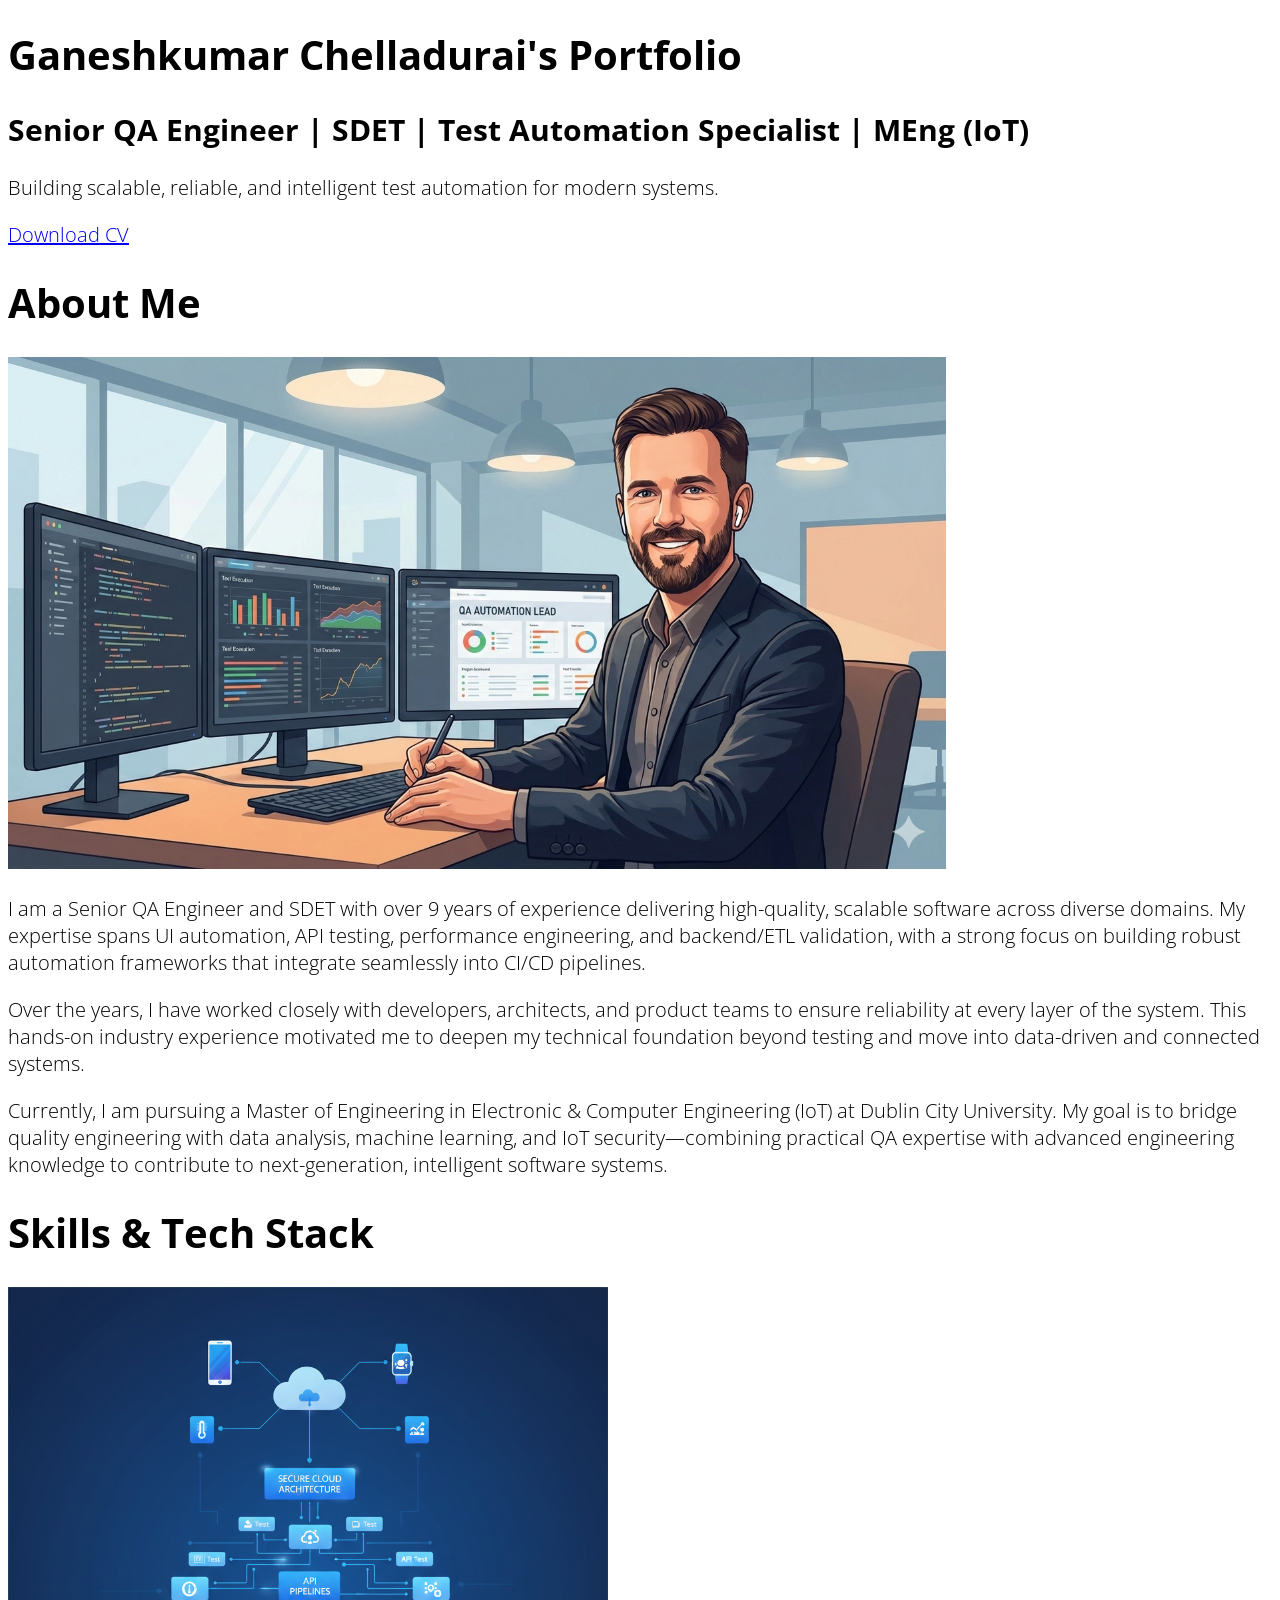
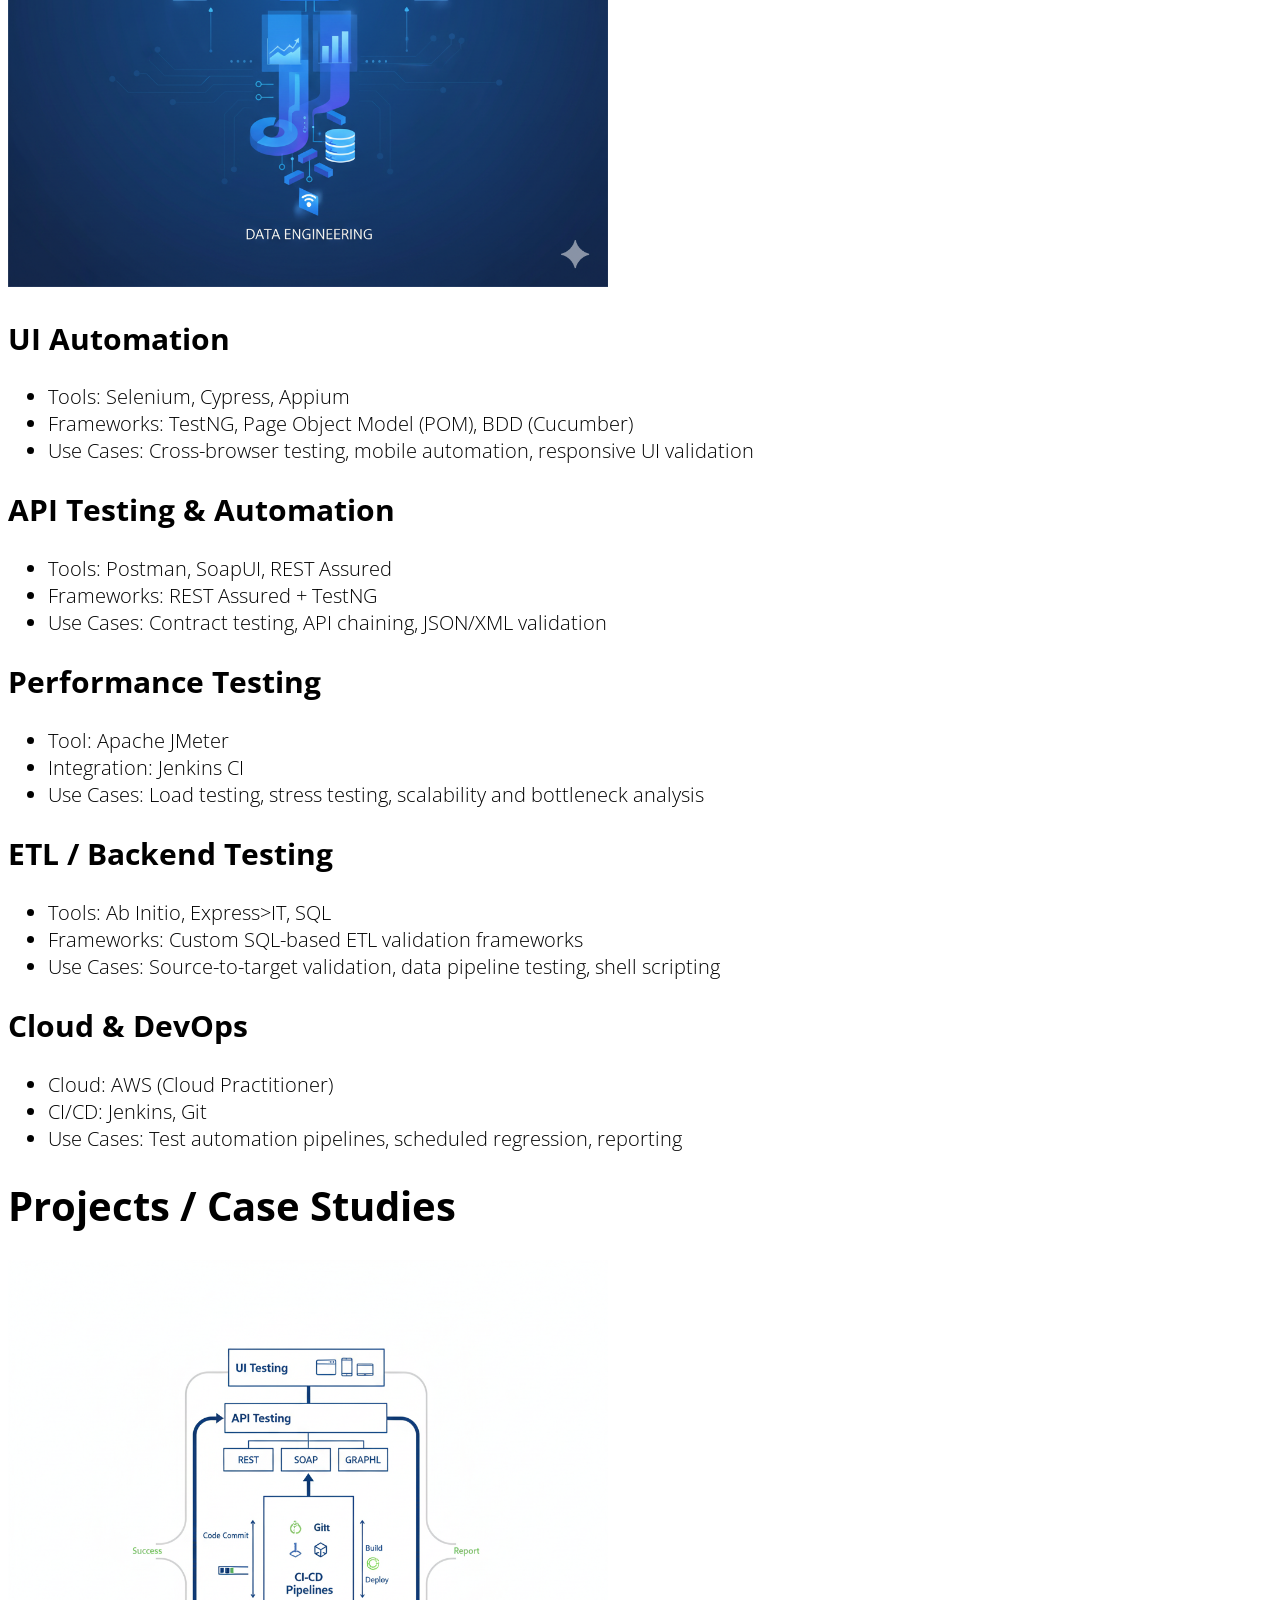
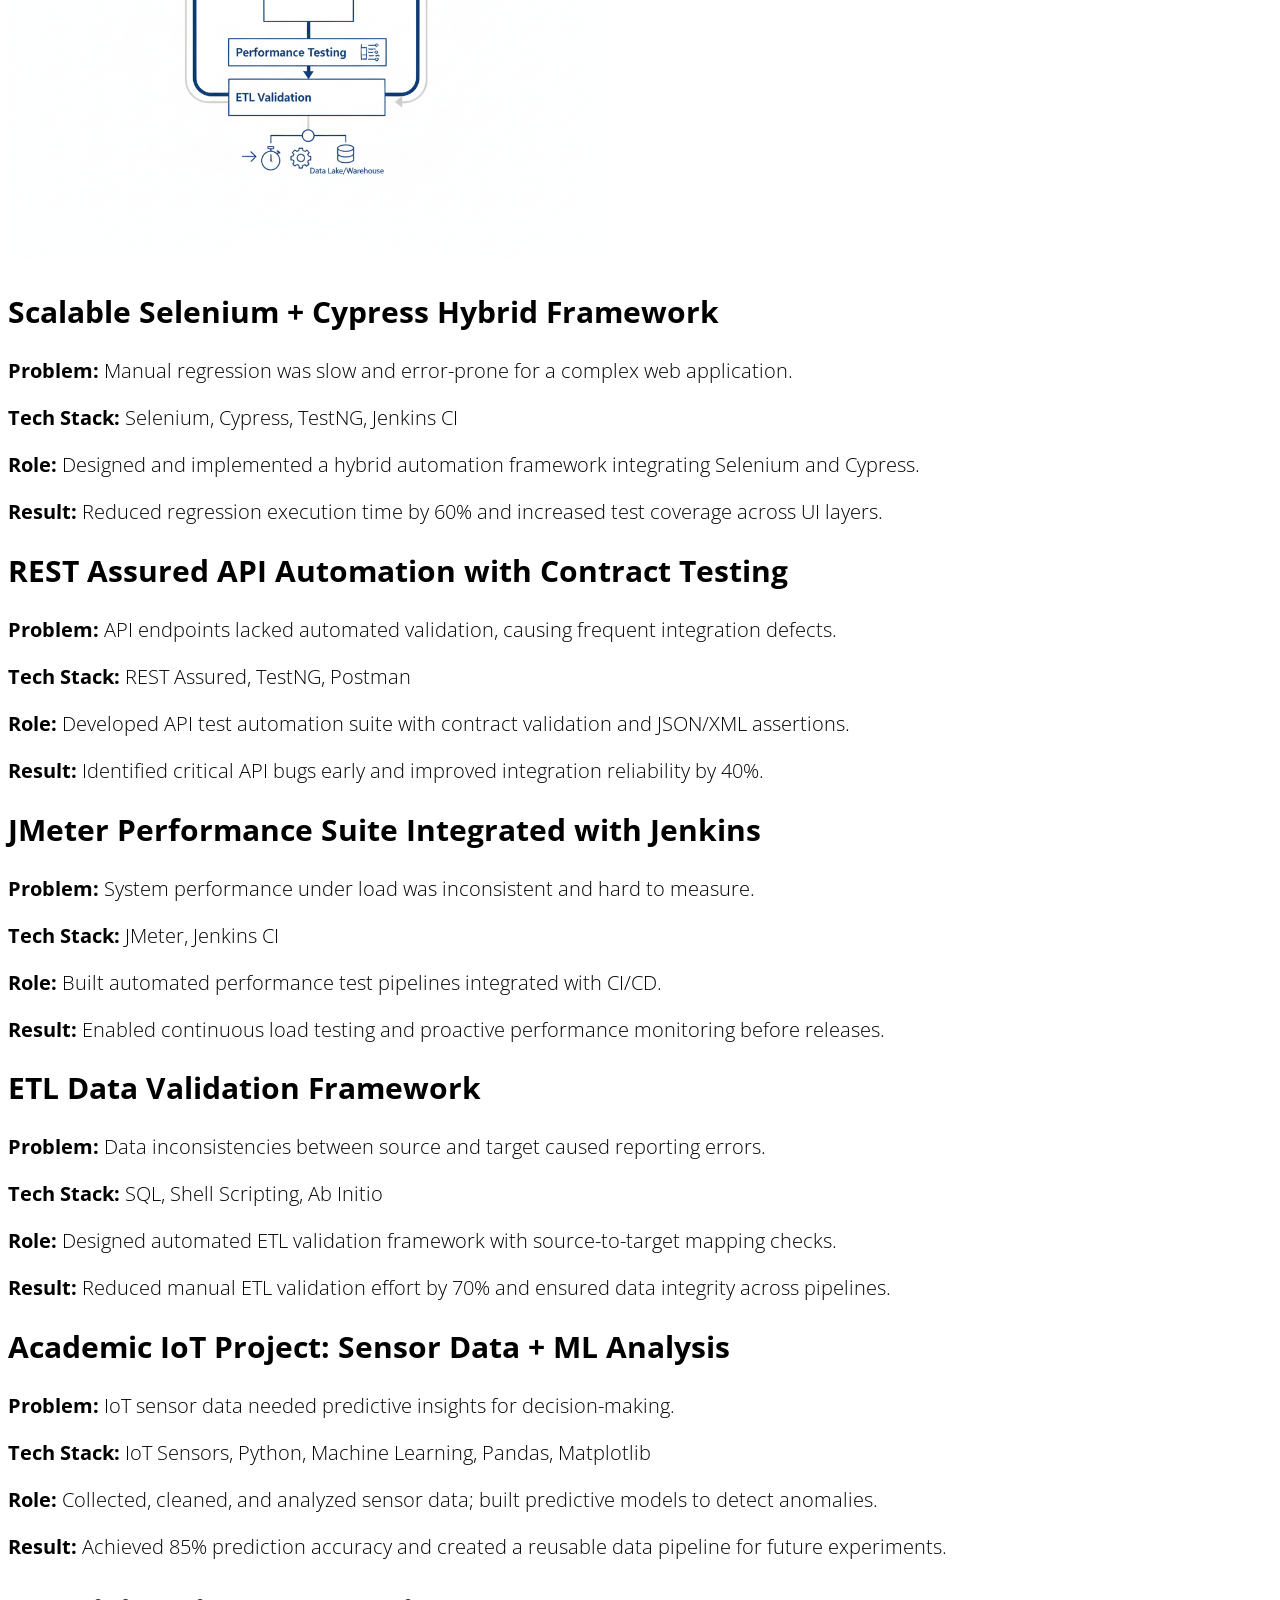
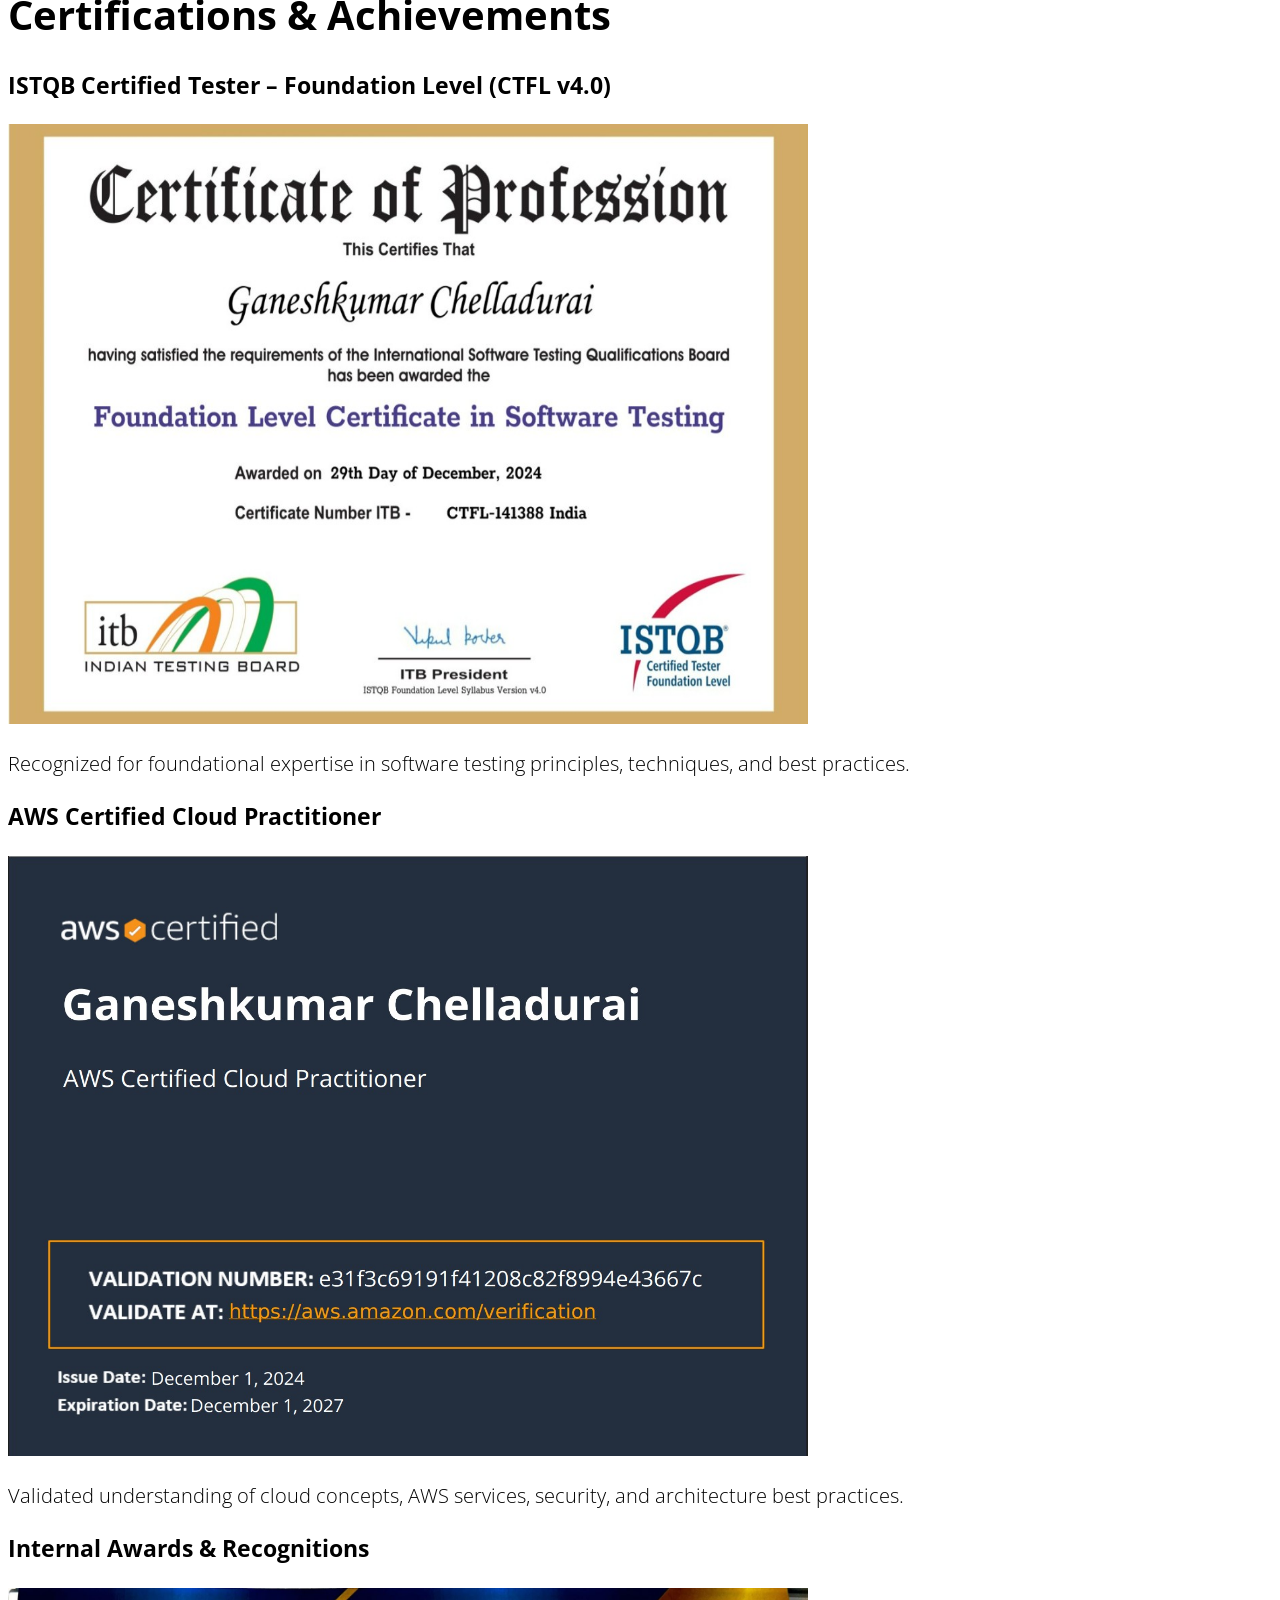
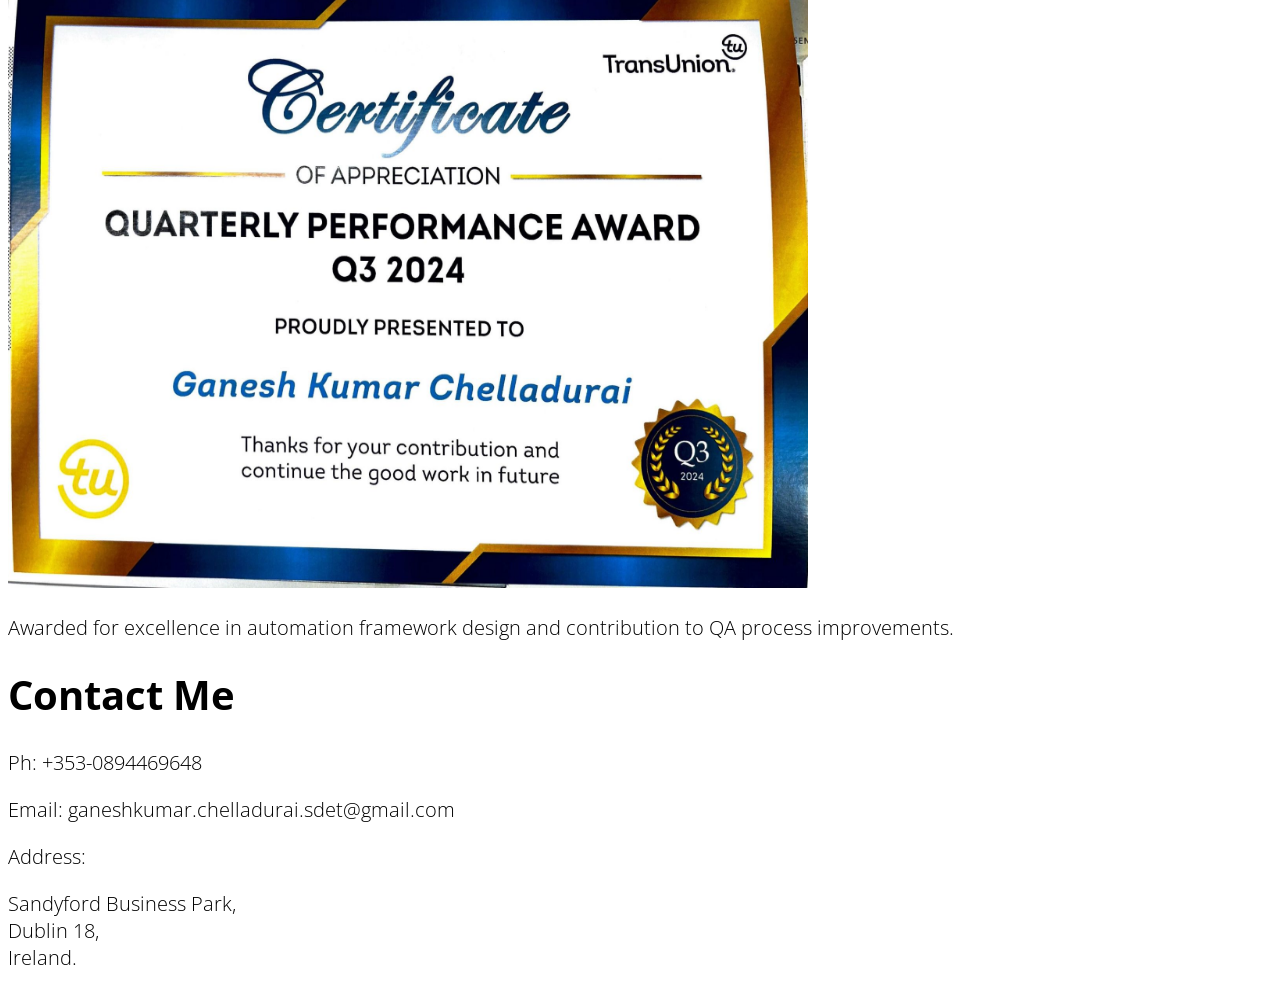
==== index.html @ 642efbc1 "first commit" ====
<!-- TODO 1: Create the HTML Boilerplate -->
<!DOCTYPE html>
<html lang="en">
<head>
    <meta charset="UTF-8">
    <link rel="stylesheet"
          href="https://fonts.googleapis.com/css2?family=Open+Sans:wght@300&display=swap">
    <style>
      body {
        font-family: 'Open Sans', sans-serif;
        font-weight: 300;
        font-size: 20px;
      }
    </style>
    <title>Ganeshkumar Chelladurai's Portfolio</title>
</head>
<body>    
    <h1>Ganeshkumar Chelladurai's Portfolio</h2>
    <h2>Senior QA Engineer | SDET | Test Automation Specialist | MEng (IoT)</h3>
    <p>Building scalable, reliable, and intelligent test automation for modern systems.</p>
    <a href="./public/Resume.pdf">Download CV</a>

    <h1>About Me</h1>

<img src="./assets/images/About Me.png" width="938" height="512">

<p>
I am a Senior QA Engineer and SDET with over 9 years of experience delivering high-quality, scalable software across diverse domains. My expertise spans UI automation, API testing, performance engineering, and backend/ETL validation, with a strong focus on building robust automation frameworks that integrate seamlessly into CI/CD pipelines.
</p>

<p>
Over the years, I have worked closely with developers, architects, and product teams to ensure reliability at every layer of the system. This hands-on industry experience motivated me to deepen my technical foundation beyond testing and move into data-driven and connected systems.
</p>

<p>
Currently, I am pursuing a Master of Engineering in Electronic & Computer Engineering (IoT) at Dublin City University. My goal is to bridge quality engineering with data analysis, machine learning, and IoT security—combining practical QA expertise with advanced engineering knowledge to contribute to next-generation, intelligent software systems.
</p>

<h1>Skills & Tech Stack</h1>
<img src="./assets/images/QA IoT and Data.png" width="600" height="600">
<h2>UI Automation</h2>
<ul>
  <li>Tools: Selenium, Cypress, Appium</li>
  <li>Frameworks: TestNG, Page Object Model (POM), BDD (Cucumber)</li>
  <li>Use Cases: Cross-browser testing, mobile automation, responsive UI validation</li>
</ul>

<h2>API Testing & Automation</h2>
<ul>
  <li>Tools: Postman, SoapUI, REST Assured</li>
  <li>Frameworks: REST Assured + TestNG</li>
  <li>Use Cases: Contract testing, API chaining, JSON/XML validation</li>
</ul>

<h2>Performance Testing</h2>
<ul>
  <li>Tool: Apache JMeter</li>
  <li>Integration: Jenkins CI</li>
  <li>Use Cases: Load testing, stress testing, scalability and bottleneck analysis</li>
</ul>

<h2>ETL / Backend Testing</h2>
<ul>
  <li>Tools: Ab Initio, Express&gt;IT, SQL</li>
  <li>Frameworks: Custom SQL-based ETL validation frameworks</li>
  <li>Use Cases: Source-to-target validation, data pipeline testing, shell scripting</li>
</ul>

<h2>Cloud & DevOps</h2>
<ul>
  <li>Cloud: AWS (Cloud Practitioner)</li>
  <li>CI/CD: Jenkins, Git</li>
  <li>Use Cases: Test automation pipelines, scheduled regression, reporting</li>
</ul>

<h1>Projects / Case Studies</h1>
<img src="./assets/images/Test Automation Framework.png" width="600" height="600">
<!-- Project 1 -->
<h2>Scalable Selenium + Cypress Hybrid Framework</h2>
<p><strong>Problem:</strong> Manual regression was slow and error-prone for a complex web application.</p>
<p><strong>Tech Stack:</strong> Selenium, Cypress, TestNG, Jenkins CI</p>
<p><strong>Role:</strong> Designed and implemented a hybrid automation framework integrating Selenium and Cypress.</p>
<p><strong>Result:</strong> Reduced regression execution time by 60% and increased test coverage across UI layers.</p>

<!-- Project 2 -->
<h2>REST Assured API Automation with Contract Testing</h2>
<p><strong>Problem:</strong> API endpoints lacked automated validation, causing frequent integration defects.</p>
<p><strong>Tech Stack:</strong> REST Assured, TestNG, Postman</p>
<p><strong>Role:</strong> Developed API test automation suite with contract validation and JSON/XML assertions.</p>
<p><strong>Result:</strong> Identified critical API bugs early and improved integration reliability by 40%.</p>

<!-- Project 3 -->
<h2>JMeter Performance Suite Integrated with Jenkins</h2>
<p><strong>Problem:</strong> System performance under load was inconsistent and hard to measure.</p>
<p><strong>Tech Stack:</strong> JMeter, Jenkins CI</p>
<p><strong>Role:</strong> Built automated performance test pipelines integrated with CI/CD.</p>
<p><strong>Result:</strong> Enabled continuous load testing and proactive performance monitoring before releases.</p>

<!-- Project 4 -->
<h2>ETL Data Validation Framework</h2>
<p><strong>Problem:</strong> Data inconsistencies between source and target caused reporting errors.</p>
<p><strong>Tech Stack:</strong> SQL, Shell Scripting, Ab Initio</p>
<p><strong>Role:</strong> Designed automated ETL validation framework with source-to-target mapping checks.</p>
<p><strong>Result:</strong> Reduced manual ETL validation effort by 70% and ensured data integrity across pipelines.</p>

<!-- Project 5 -->
<h2>Academic IoT Project: Sensor Data + ML Analysis</h2>
<p><strong>Problem:</strong> IoT sensor data needed predictive insights for decision-making.</p>
<p><strong>Tech Stack:</strong> IoT Sensors, Python, Machine Learning, Pandas, Matplotlib</p>
<p><strong>Role:</strong> Collected, cleaned, and analyzed sensor data; built predictive models to detect anomalies.</p>
<p><strong>Result:</strong> Achieved 85% prediction accuracy and created a reusable data pipeline for future experiments.</p>


<h1>Certifications & Achievements</h1>

<div class="certifications">
  <!-- Certification Card 1 -->
  <div class="cert-card">
    <h3>ISTQB Certified Tester – Foundation Level (CTFL v4.0)</h3>
    <img src="./assets/images/ISTQB Certification CFTL V4.jpg" width="800" height="600">
    <p>Recognized for foundational expertise in software testing principles, techniques, and best practices.</p>
  </div>

  <!-- Certification Card 2 -->
  <div class="cert-card">
    <h3>AWS Certified Cloud Practitioner</h3>
    <img src="./assets/images/AWS Cloud Practitioner.jpg" width="800" height="600">
    <p>Validated understanding of cloud concepts, AWS services, security, and architecture best practices.</p>
  </div>

  <!-- Certification Card 3 -->
  <div class="cert-card">
    <h3>Internal Awards & Recognitions</h3>
    <img src="./assets/images/Award.jpg" width="800" height="600">
    <p>Awarded for excellence in automation framework design and contribution to QA process improvements.</p>
  </div>
</div>

<h1>Contact Me</h1>
<p>Ph: +353-0894469648</p>
<p>Email: ganeshkumar.chelladurai.sdet@gmail.com</p>
<p>Address:</p>
<p>
  Sandyford Business Park,<br />
  Dublin 18,<br />
  Ireland. <br />
</p>
</body>
</html>
<!-- TODO 2: Add Your previous projects' HTML into the public folder -->

<!-- TODO 3: Take screenshots of your project previews and add the images to the images folder -->

<!-- TODO 4: Add titles/subtitles etc. -->

<!-- TODO 5: Add a link to the project pages -->

<!-- TODO 6: Add images to show the project previews
HINT for TODO 6: You can use the height attribute set to 200 to make the image smaller:
https://developer.mozilla.org/en-US/docs/Web/HTML/Element/img#attr-height -->

<!-- TODO 7: Add the Contact Me and About Me page links -->
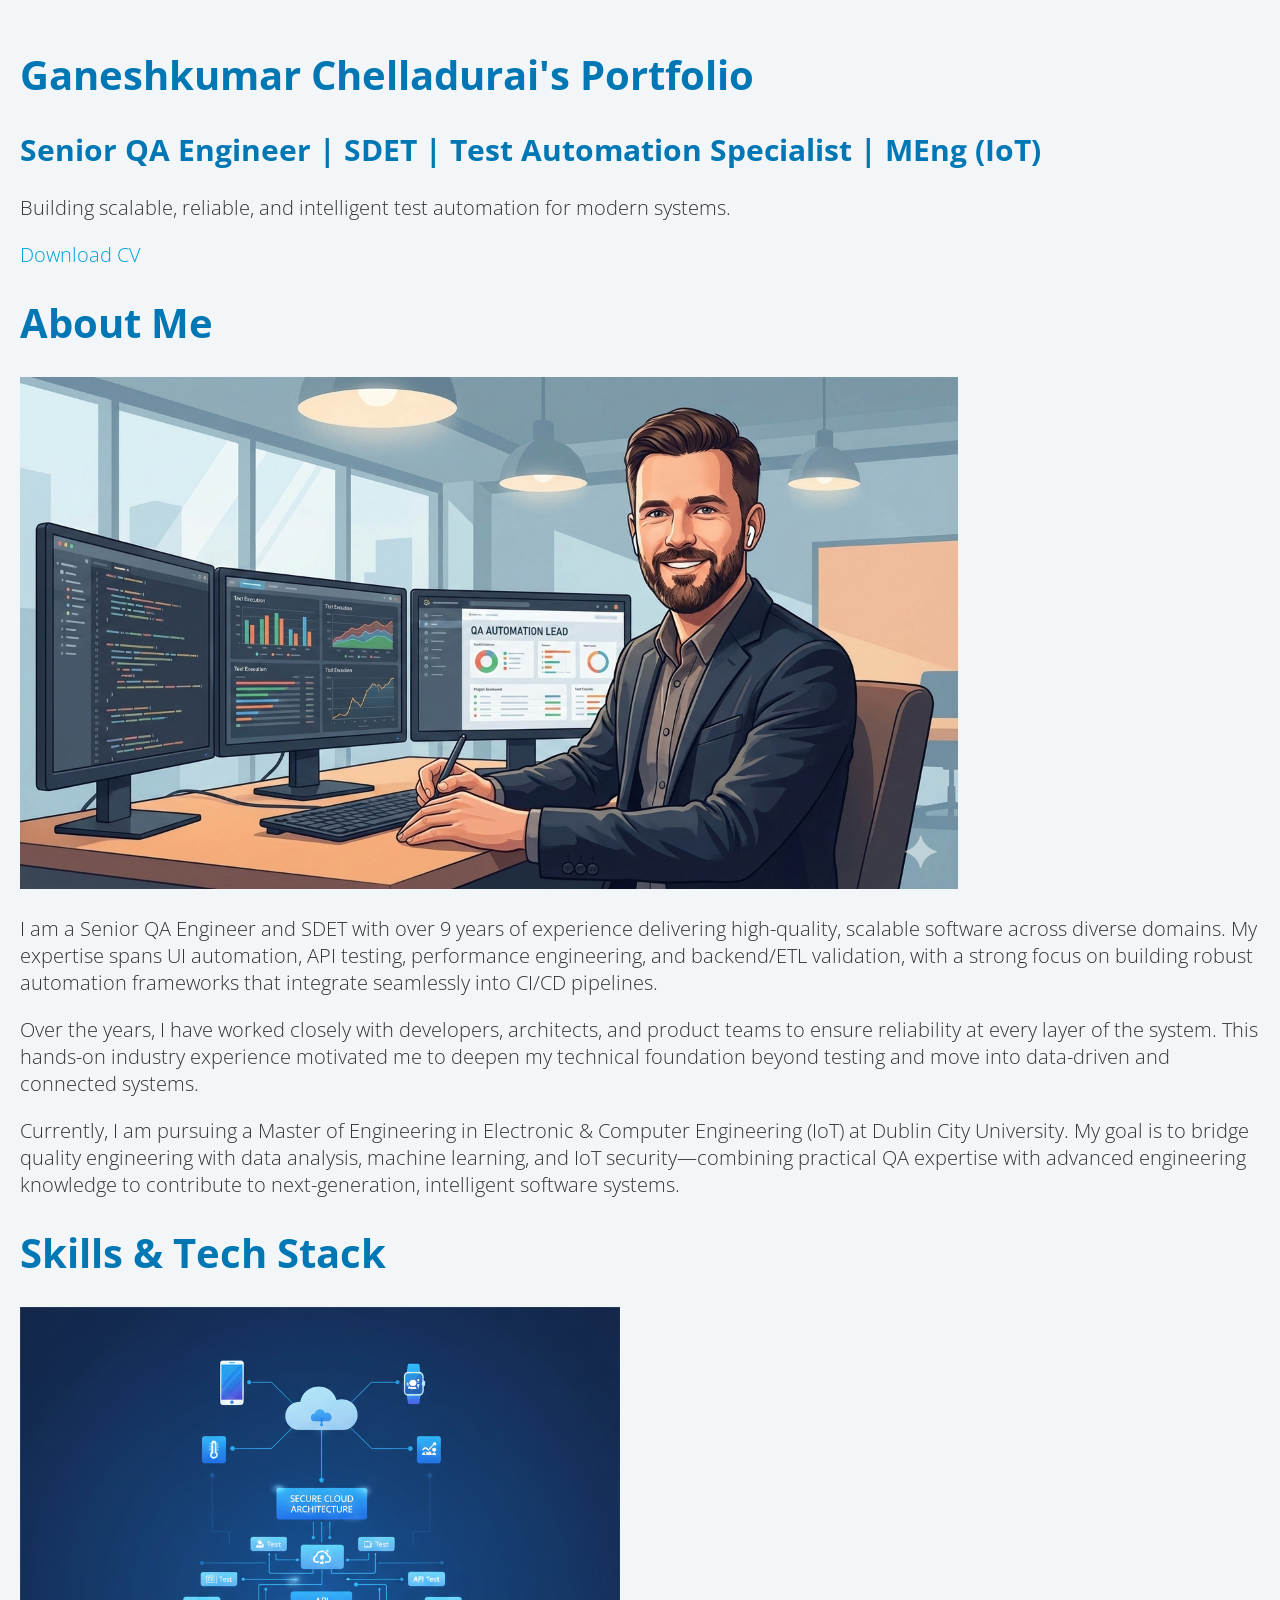
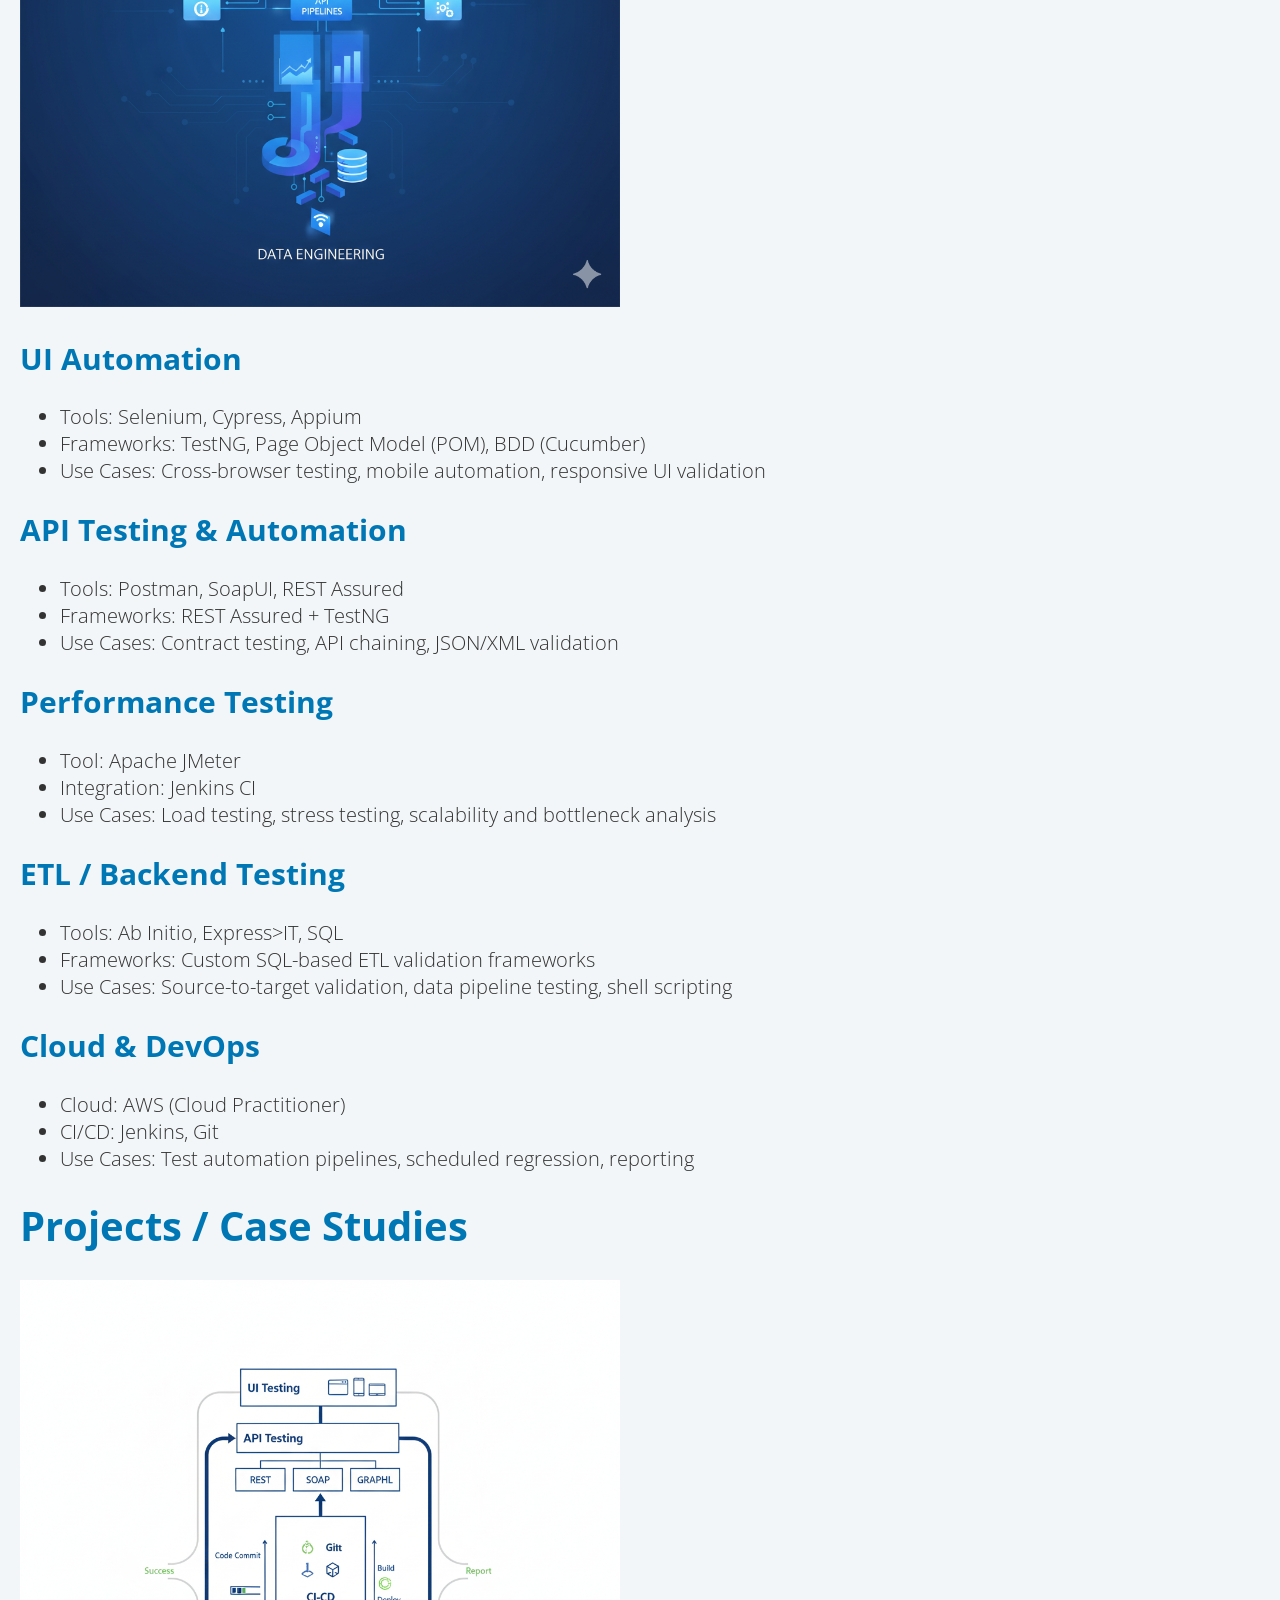
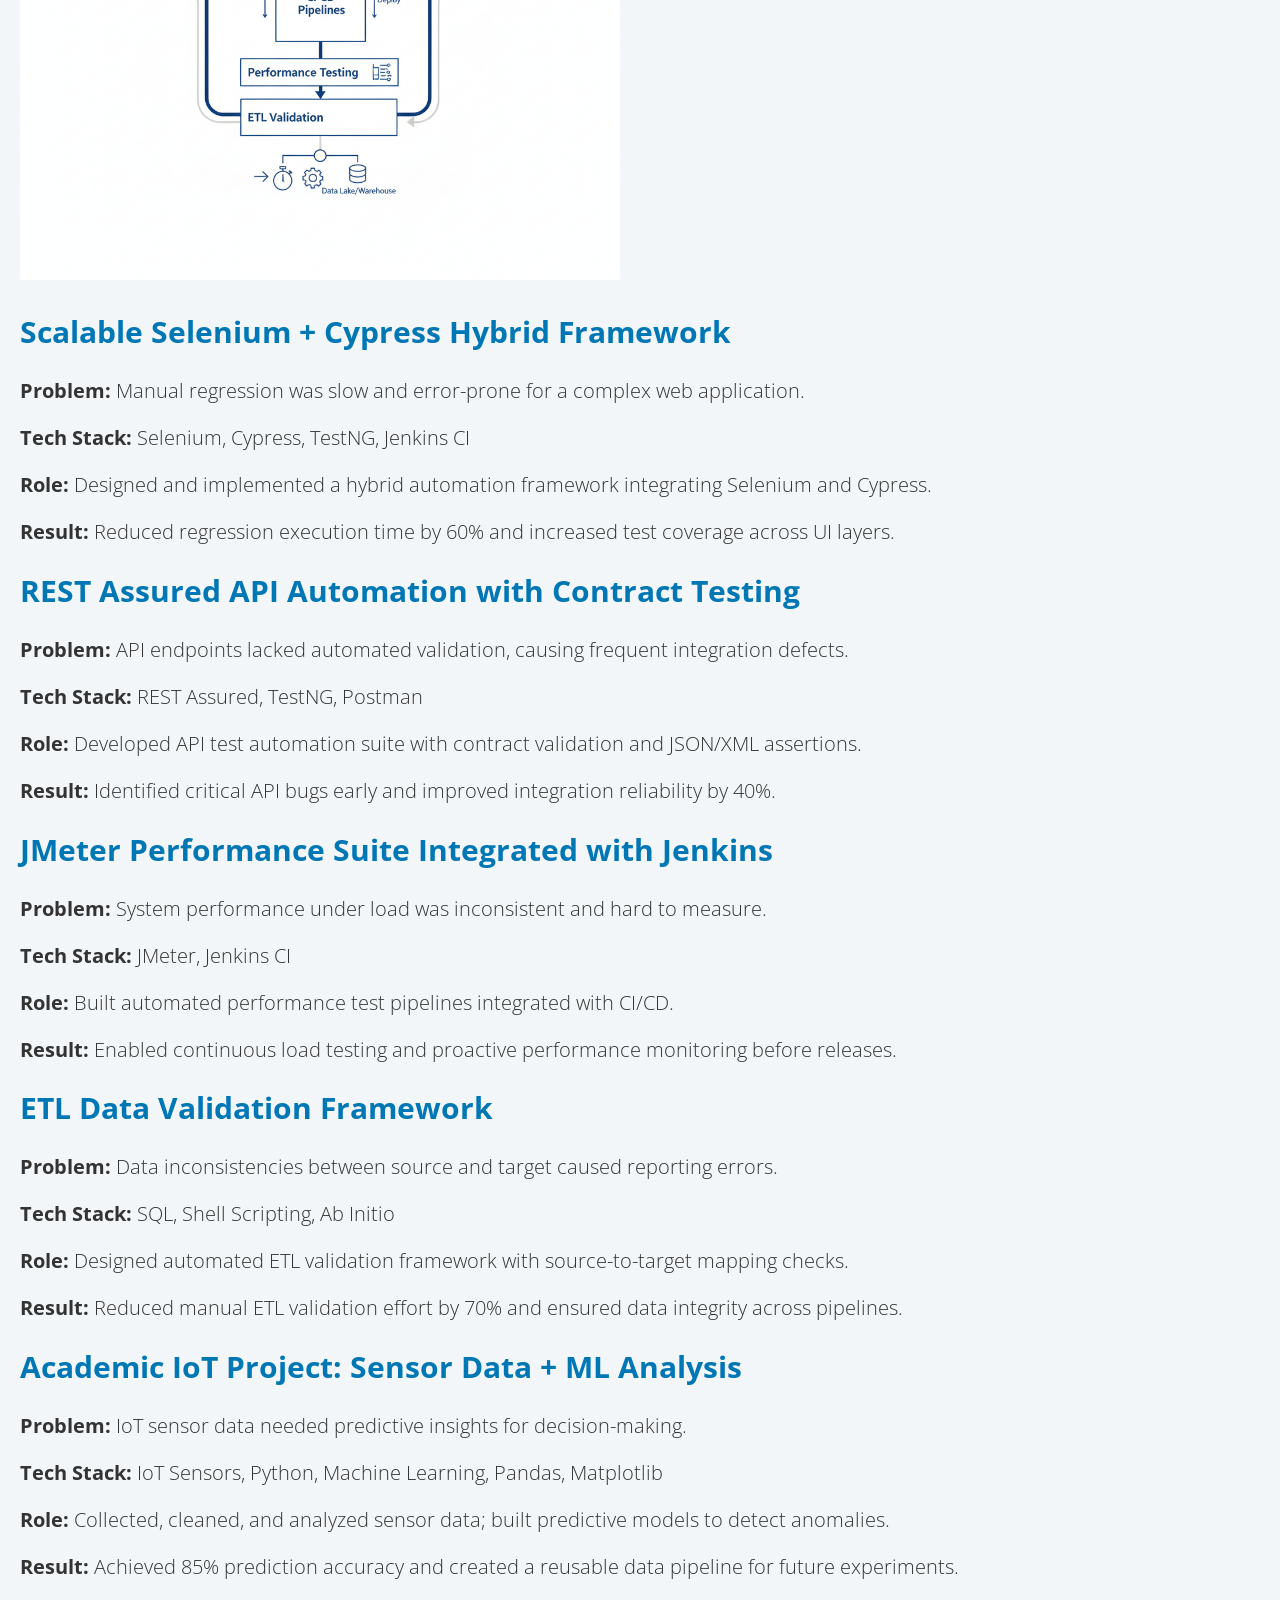
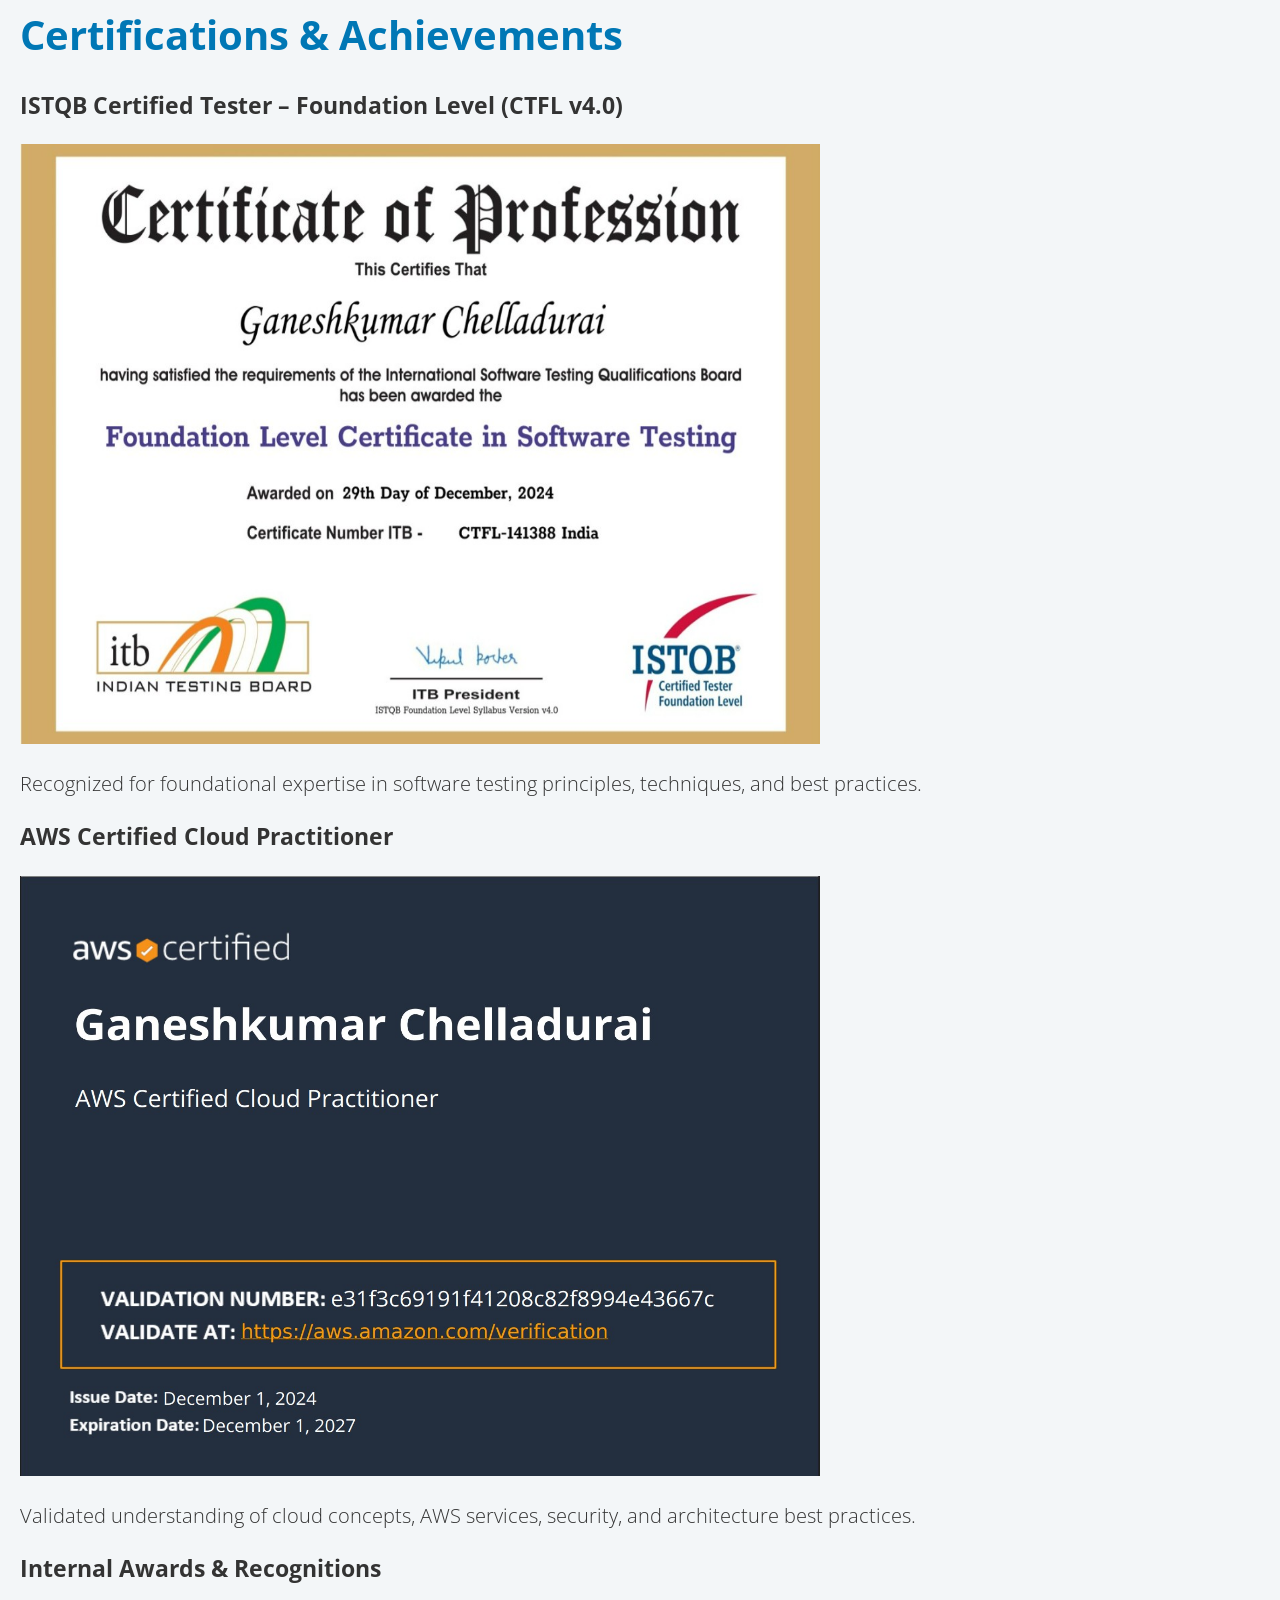
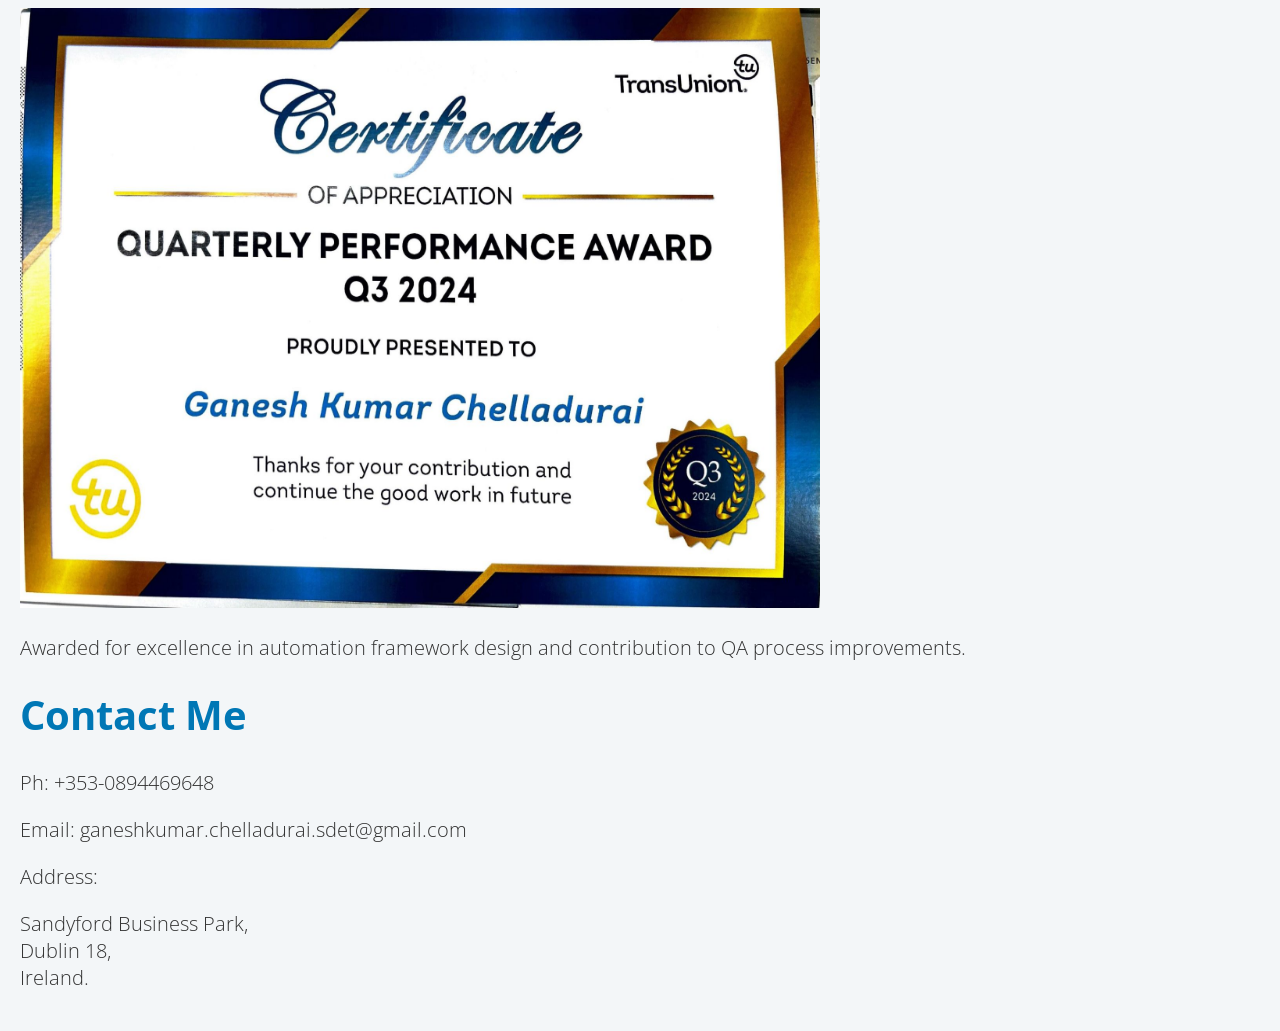
==== commit d1065347: "second commit" ====
--- a/index.html
+++ b/index.html
@@ -6,10 +6,28 @@
     <link rel="stylesheet"
           href="https://fonts.googleapis.com/css2?family=Open+Sans:wght@300&display=swap">
     <style>
+      /* Body font + LinkedIn theme */
       body {
         font-family: 'Open Sans', sans-serif;
         font-weight: 300;
         font-size: 20px;
+        background-color: #F3F6F8;  /* Light gray background */
+        color: #333333;             /* Main text color */
+        margin: 0;
+        padding: 20px;
+      }
+
+      h1, h2 {
+        color: #0077B5;             /* LinkedIn dark blue for headings */
+      }
+
+      a {
+        color: #00A0DC;             /* LinkedIn light blue for links */
+        text-decoration: none;
+      }
+
+      a:hover {
+        text-decoration: underline;
       }
     </style>
     <title>Ganeshkumar Chelladurai's Portfolio</title>
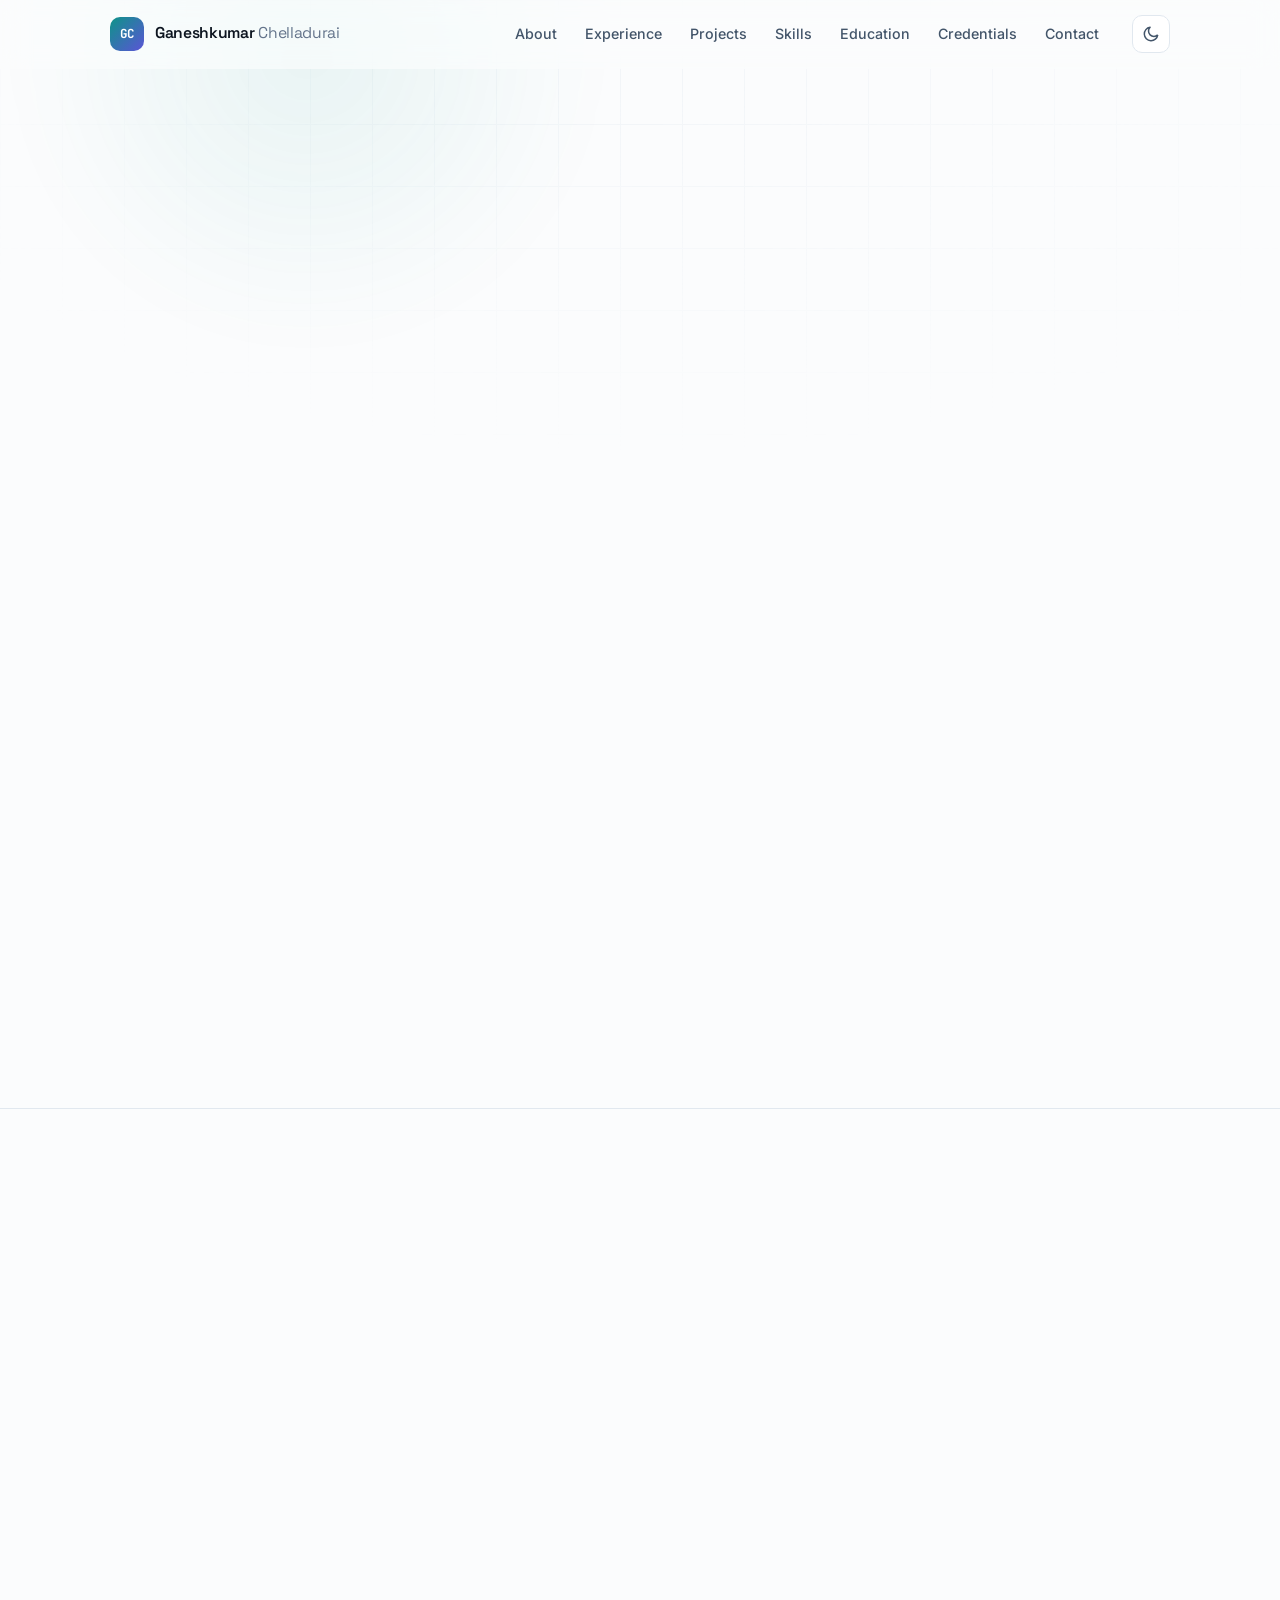
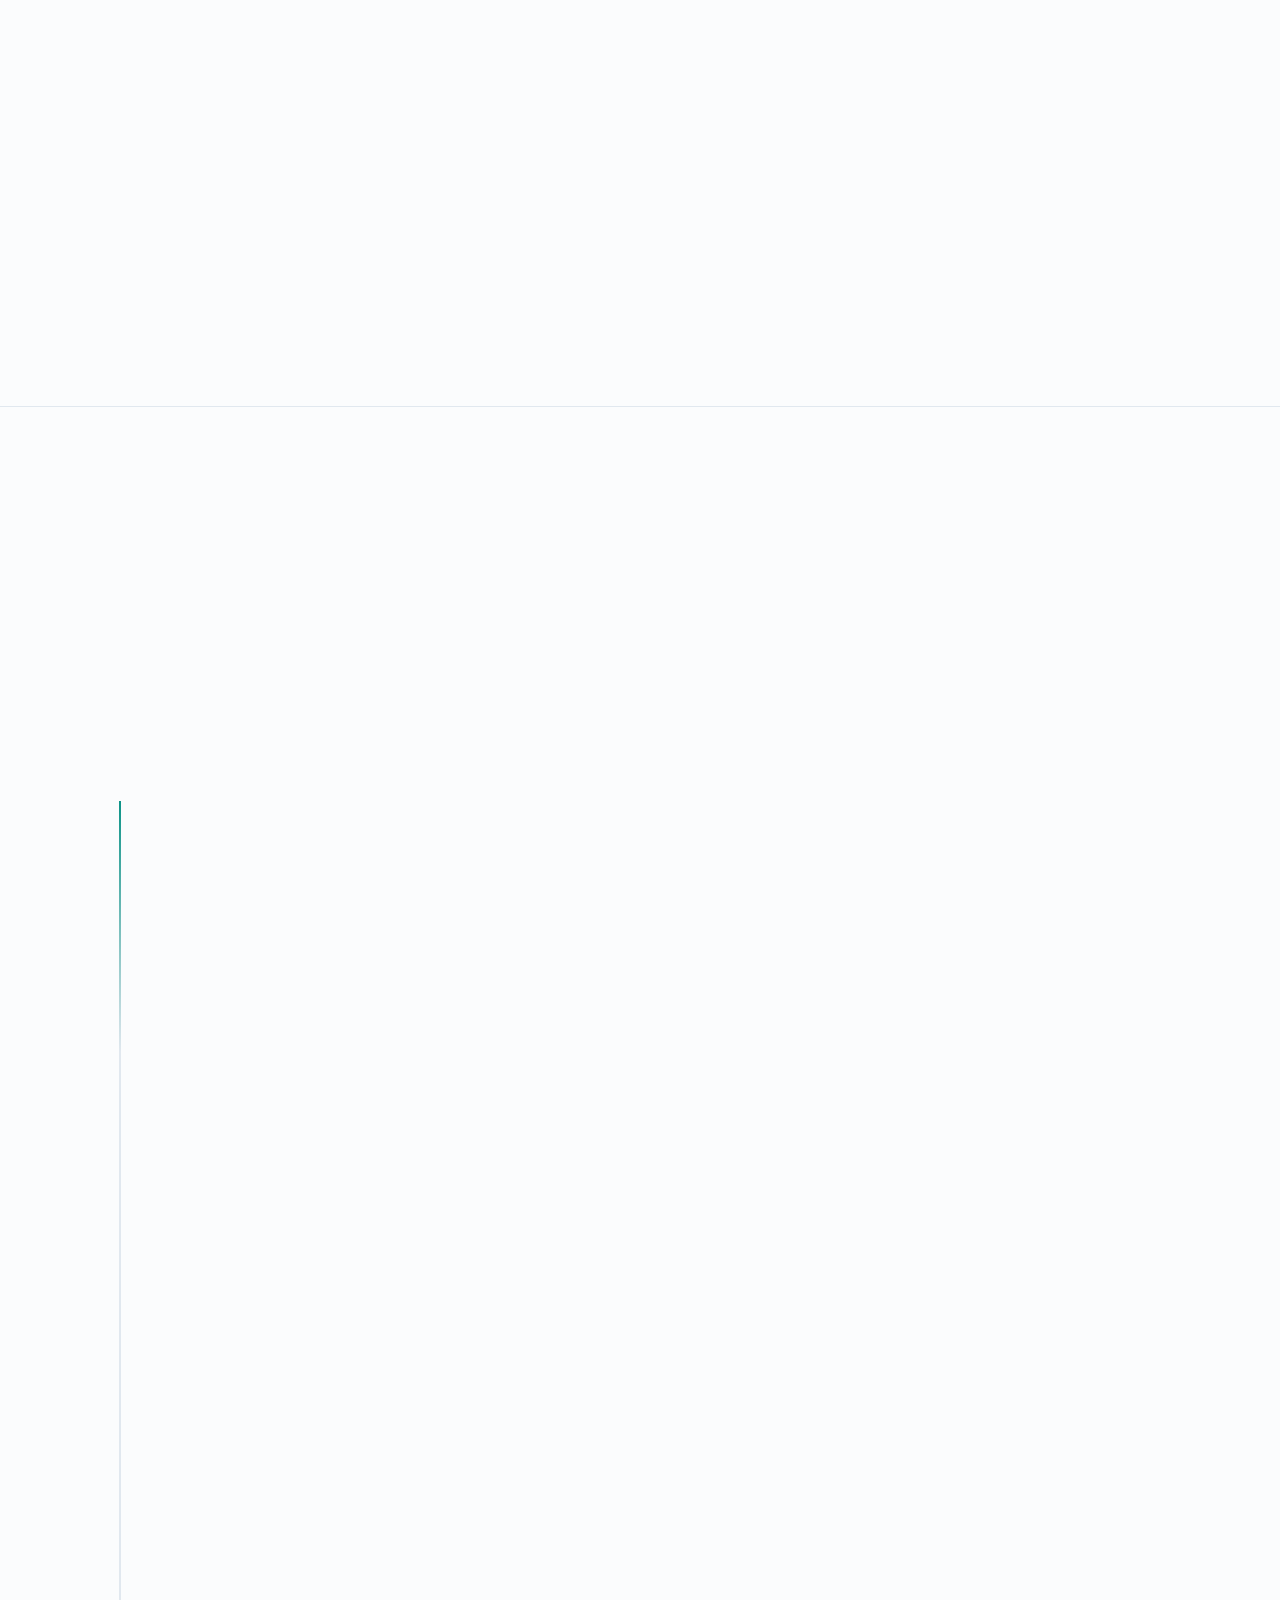
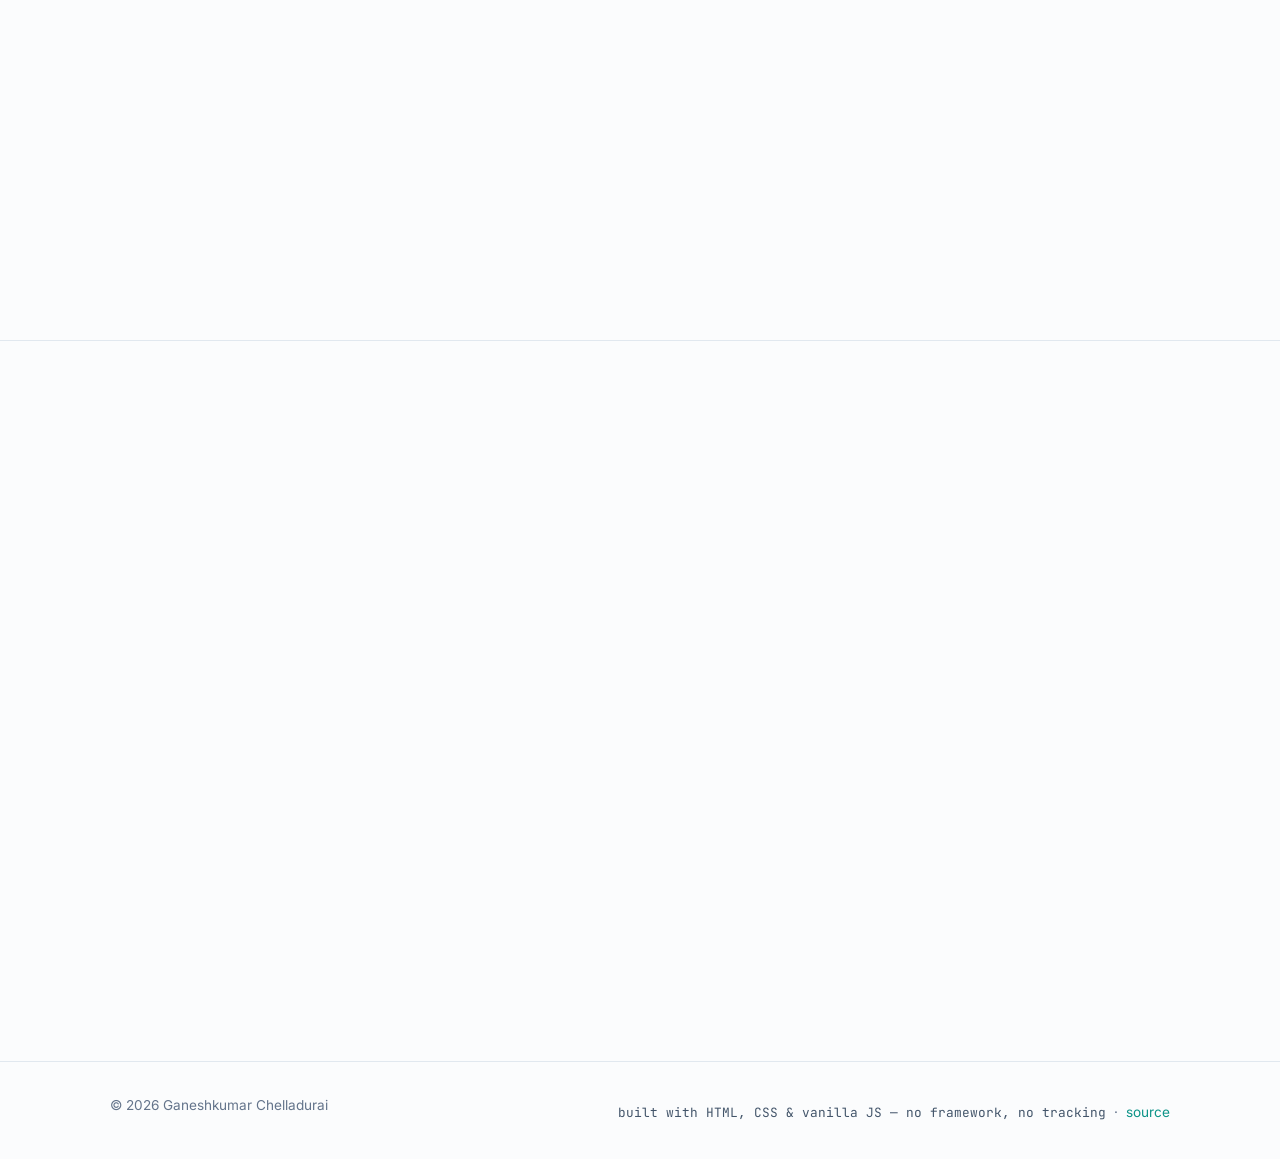
==== commit 9e2a1e6f: "Rebuild portfolio as a single responsive page Replace the multi-page site with one accessible, self-" ====
--- a/index.html
+++ b/index.html
@@ -1,180 +1,686 @@
-<!-- TODO 1: Create the HTML Boilerplate -->
 <!DOCTYPE html>
-<html lang="en">
+<html lang="en" data-theme="dark">
 <head>
-    <meta charset="UTF-8">
-    <link rel="stylesheet"
-          href="https://fonts.googleapis.com/css2?family=Open+Sans:wght@300&display=swap">
-    <style>
-      /* Body font + LinkedIn theme */
-      body {
-        font-family: 'Open Sans', sans-serif;
-        font-weight: 300;
-        font-size: 20px;
-        background-color: #F3F6F8;  /* Light gray background */
-        color: #333333;             /* Main text color */
-        margin: 0;
-        padding: 20px;
+<meta charset="UTF-8">
+<meta name="viewport" content="width=device-width, initial-scale=1">
+
+<title>Ganeshkumar Chelladurai — Senior SDET &amp; QA Automation Engineer</title>
+<meta name="description" content="Senior SDET with 9+ years building test automation across UI, API, performance and ETL. Selenium, Playwright, REST Assured, JMeter, Jenkins. Based in Dublin, Ireland.">
+<meta name="author" content="Ganeshkumar Chelladurai">
+<meta name="theme-color" content="#080B11" media="(prefers-color-scheme: dark)">
+<meta name="theme-color" content="#FBFCFD" media="(prefers-color-scheme: light)">
+<link rel="canonical" href="https://ganeshkumar-chelladurai-sdet.github.io/portfolio/">
+
+<!-- Open Graph / LinkedIn / Twitter -->
+<meta property="og:type" content="profile">
+<meta property="og:title" content="Ganeshkumar Chelladurai — Senior SDET &amp; QA Automation Engineer">
+<meta property="og:description" content="9+ years building test automation across UI, API, performance and ETL. Dublin, Ireland.">
+<meta property="og:url" content="https://ganeshkumar-chelladurai-sdet.github.io/portfolio/">
+<meta property="og:image" content="https://ganeshkumar-chelladurai-sdet.github.io/portfolio/assets/img/og-cover.jpg">
+<meta property="og:image:width" content="1200">
+<meta property="og:image:height" content="630">
+<meta property="og:image:alt" content="Ganeshkumar Chelladurai, Senior SDET and QA Automation Engineer, Dublin, Ireland">
+<meta property="profile:first_name" content="Ganeshkumar">
+<meta property="profile:last_name" content="Chelladurai">
+<meta name="twitter:card" content="summary_large_image">
+<meta name="twitter:title" content="Ganeshkumar Chelladurai — Senior SDET">
+<meta name="twitter:description" content="9+ years building test automation across UI, API, performance and ETL. Dublin, Ireland.">
+<meta name="twitter:image" content="https://ganeshkumar-chelladurai-sdet.github.io/portfolio/assets/img/og-cover.jpg">
+
+<link rel="icon" href="data:image/svg+xml,%3Csvg xmlns='http://www.w3.org/2000/svg' viewBox='0 0 64 64'%3E%3Crect width='64' height='64' rx='14' fill='%232DD4BF'/%3E%3Ctext x='32' y='43' font-family='monospace' font-size='30' font-weight='700' text-anchor='middle' fill='%23062B28'%3EGC%3C/text%3E%3C/svg%3E">
+
+<link rel="preconnect" href="https://fonts.googleapis.com">
+<link rel="preconnect" href="https://fonts.gstatic.com" crossorigin>
+<link rel="stylesheet" href="https://fonts.googleapis.com/css2?family=Inter:wght@400;500;600&family=Space+Grotesk:wght@500;600;700&family=JetBrains+Mono:wght@400;500&display=swap">
+<link rel="stylesheet" href="./assets/css/style.css">
+
+<script>
+  // Set the theme before first paint so there is no flash.
+  (function () {
+    try {
+      var saved = localStorage.getItem('gc-theme');
+      if (saved === 'light' || saved === 'dark') {
+        document.documentElement.setAttribute('data-theme', saved);
+      } else if (window.matchMedia('(prefers-color-scheme: light)').matches) {
+        document.documentElement.setAttribute('data-theme', 'light');
       }
-
-      h1, h2 {
-        color: #0077B5;             /* LinkedIn dark blue for headings */
-      }
-
-      a {
-        color: #00A0DC;             /* LinkedIn light blue for links */
-        text-decoration: none;
-      }
-
-      a:hover {
-        text-decoration: underline;
-      }
-    </style>
-    <title>Ganeshkumar Chelladurai's Portfolio</title>
+    } catch (e) { /* storage blocked — keep the dark default */ }
+
+    // Reveal-on-scroll is opt-in: without this class every .reveal stays visible,
+    // so the page still reads correctly with no JS at all.
+    var root = document.documentElement;
+    root.classList.add('js-reveal');
+
+    // Watchdog: if nothing has revealed after 4s the observer isn't reporting
+    // (background tab, blocked main.js, no IntersectionObserver) — show everything.
+    window.setTimeout(function () {
+      if (!document.querySelector('.reveal.is-in')) root.classList.remove('js-reveal');
+    }, 4000);
+  })();
+</script>
+
+<script type="application/ld+json">
+{
+  "@context": "https://schema.org",
+  "@type": "Person",
+  "name": "Ganeshkumar Chelladurai",
+  "jobTitle": "Senior Software Development Engineer in Test",
+  "description": "Senior SDET with 9+ years building test automation across UI, API, performance and ETL.",
+  "email": "mailto:ganeshkumar.chelladurai.sdet@gmail.com",
+  "address": { "@type": "PostalAddress", "addressLocality": "Dublin", "addressCountry": "IE" },
+  "alumniOf": [
+    { "@type": "CollegeOrUniversity", "name": "Dublin City University" },
+    { "@type": "CollegeOrUniversity", "name": "PSNA College of Engineering and Technology" }
+  ],
+  "knowsAbout": ["Test Automation", "Selenium", "Playwright", "REST Assured", "JMeter", "ETL Testing", "Jenkins", "Python", "Java"],
+  "sameAs": [
+    "https://www.linkedin.com/in/ganeshkumar-chelladurai-sdet/",
+    "https://github.com/ganeshkumar-chelladurai-sdet"
+  ]
+}
+</script>
 </head>
-<body>    
-    <h1>Ganeshkumar Chelladurai's Portfolio</h2>
-    <h2>Senior QA Engineer | SDET | Test Automation Specialist | MEng (IoT)</h3>
-    <p>Building scalable, reliable, and intelligent test automation for modern systems.</p>
-    <a href="./public/Resume.pdf">Download CV</a>
-
-    <h1>About Me</h1>
-
-<img src="./assets/images/About Me.png" width="938" height="512">
-
-<p>
-I am a Senior QA Engineer and SDET with over 9 years of experience delivering high-quality, scalable software across diverse domains. My expertise spans UI automation, API testing, performance engineering, and backend/ETL validation, with a strong focus on building robust automation frameworks that integrate seamlessly into CI/CD pipelines.
-</p>
-
-<p>
-Over the years, I have worked closely with developers, architects, and product teams to ensure reliability at every layer of the system. This hands-on industry experience motivated me to deepen my technical foundation beyond testing and move into data-driven and connected systems.
-</p>
-
-<p>
-Currently, I am pursuing a Master of Engineering in Electronic & Computer Engineering (IoT) at Dublin City University. My goal is to bridge quality engineering with data analysis, machine learning, and IoT security—combining practical QA expertise with advanced engineering knowledge to contribute to next-generation, intelligent software systems.
-</p>
-
-<h1>Skills & Tech Stack</h1>
-<img src="./assets/images/QA IoT and Data.png" width="600" height="600">
-<h2>UI Automation</h2>
-<ul>
-  <li>Tools: Selenium, Cypress, Appium</li>
-  <li>Frameworks: TestNG, Page Object Model (POM), BDD (Cucumber)</li>
-  <li>Use Cases: Cross-browser testing, mobile automation, responsive UI validation</li>
-</ul>
-
-<h2>API Testing & Automation</h2>
-<ul>
-  <li>Tools: Postman, SoapUI, REST Assured</li>
-  <li>Frameworks: REST Assured + TestNG</li>
-  <li>Use Cases: Contract testing, API chaining, JSON/XML validation</li>
-</ul>
-
-<h2>Performance Testing</h2>
-<ul>
-  <li>Tool: Apache JMeter</li>
-  <li>Integration: Jenkins CI</li>
-  <li>Use Cases: Load testing, stress testing, scalability and bottleneck analysis</li>
-</ul>
-
-<h2>ETL / Backend Testing</h2>
-<ul>
-  <li>Tools: Ab Initio, Express&gt;IT, SQL</li>
-  <li>Frameworks: Custom SQL-based ETL validation frameworks</li>
-  <li>Use Cases: Source-to-target validation, data pipeline testing, shell scripting</li>
-</ul>
-
-<h2>Cloud & DevOps</h2>
-<ul>
-  <li>Cloud: AWS (Cloud Practitioner)</li>
-  <li>CI/CD: Jenkins, Git</li>
-  <li>Use Cases: Test automation pipelines, scheduled regression, reporting</li>
-</ul>
-
-<h1>Projects / Case Studies</h1>
-<img src="./assets/images/Test Automation Framework.png" width="600" height="600">
-<!-- Project 1 -->
-<h2>Scalable Selenium + Cypress Hybrid Framework</h2>
-<p><strong>Problem:</strong> Manual regression was slow and error-prone for a complex web application.</p>
-<p><strong>Tech Stack:</strong> Selenium, Cypress, TestNG, Jenkins CI</p>
-<p><strong>Role:</strong> Designed and implemented a hybrid automation framework integrating Selenium and Cypress.</p>
-<p><strong>Result:</strong> Reduced regression execution time by 60% and increased test coverage across UI layers.</p>
-
-<!-- Project 2 -->
-<h2>REST Assured API Automation with Contract Testing</h2>
-<p><strong>Problem:</strong> API endpoints lacked automated validation, causing frequent integration defects.</p>
-<p><strong>Tech Stack:</strong> REST Assured, TestNG, Postman</p>
-<p><strong>Role:</strong> Developed API test automation suite with contract validation and JSON/XML assertions.</p>
-<p><strong>Result:</strong> Identified critical API bugs early and improved integration reliability by 40%.</p>
-
-<!-- Project 3 -->
-<h2>JMeter Performance Suite Integrated with Jenkins</h2>
-<p><strong>Problem:</strong> System performance under load was inconsistent and hard to measure.</p>
-<p><strong>Tech Stack:</strong> JMeter, Jenkins CI</p>
-<p><strong>Role:</strong> Built automated performance test pipelines integrated with CI/CD.</p>
-<p><strong>Result:</strong> Enabled continuous load testing and proactive performance monitoring before releases.</p>
-
-<!-- Project 4 -->
-<h2>ETL Data Validation Framework</h2>
-<p><strong>Problem:</strong> Data inconsistencies between source and target caused reporting errors.</p>
-<p><strong>Tech Stack:</strong> SQL, Shell Scripting, Ab Initio</p>
-<p><strong>Role:</strong> Designed automated ETL validation framework with source-to-target mapping checks.</p>
-<p><strong>Result:</strong> Reduced manual ETL validation effort by 70% and ensured data integrity across pipelines.</p>
-
-<!-- Project 5 -->
-<h2>Academic IoT Project: Sensor Data + ML Analysis</h2>
-<p><strong>Problem:</strong> IoT sensor data needed predictive insights for decision-making.</p>
-<p><strong>Tech Stack:</strong> IoT Sensors, Python, Machine Learning, Pandas, Matplotlib</p>
-<p><strong>Role:</strong> Collected, cleaned, and analyzed sensor data; built predictive models to detect anomalies.</p>
-<p><strong>Result:</strong> Achieved 85% prediction accuracy and created a reusable data pipeline for future experiments.</p>
-
-
-<h1>Certifications & Achievements</h1>
-
-<div class="certifications">
-  <!-- Certification Card 1 -->
-  <div class="cert-card">
-    <h3>ISTQB Certified Tester – Foundation Level (CTFL v4.0)</h3>
-    <img src="./assets/images/ISTQB Certification CFTL V4.jpg" width="800" height="600">
-    <p>Recognized for foundational expertise in software testing principles, techniques, and best practices.</p>
-  </div>
-
-  <!-- Certification Card 2 -->
-  <div class="cert-card">
-    <h3>AWS Certified Cloud Practitioner</h3>
-    <img src="./assets/images/AWS Cloud Practitioner.jpg" width="800" height="600">
-    <p>Validated understanding of cloud concepts, AWS services, security, and architecture best practices.</p>
-  </div>
-
-  <!-- Certification Card 3 -->
-  <div class="cert-card">
-    <h3>Internal Awards & Recognitions</h3>
-    <img src="./assets/images/Award.jpg" width="800" height="600">
-    <p>Awarded for excellence in automation framework design and contribution to QA process improvements.</p>
-  </div>
-</div>
-
-<h1>Contact Me</h1>
-<p>Ph: +353-0894469648</p>
-<p>Email: ganeshkumar.chelladurai.sdet@gmail.com</p>
-<p>Address:</p>
-<p>
-  Sandyford Business Park,<br />
-  Dublin 18,<br />
-  Ireland. <br />
-</p>
+
+<body>
+<a class="skip-link" href="#main">Skip to content</a>
+<div class="scroll-progress" aria-hidden="true"></div>
+
+<!-- ============ Icon sprite ============ -->
+<svg width="0" height="0" style="position:absolute" aria-hidden="true" focusable="false">
+  <defs>
+    <symbol viewBox="0 0 24 24" id="i-mail"><path d="M2 5h20v14H2z" fill="none" stroke="currentColor" stroke-width="2" stroke-linejoin="round"/><path d="m2 6 10 7 10-7" fill="none" stroke="currentColor" stroke-width="2" stroke-linecap="round" stroke-linejoin="round"/></symbol>
+    <symbol viewBox="0 0 24 24" id="i-linkedin"><path d="M4.98 3.5a2.5 2.5 0 1 1 0 5 2.5 2.5 0 0 1 0-5M2.5 9.5h5V21h-5zM10 9.5h4.8v1.6a5 5 0 0 1 4.3-2.1c3 0 4.4 1.9 4.4 5.3V21h-5v-5.6c0-1.5-.5-2.5-1.9-2.5-1 0-1.7.7-2 1.4-.1.3-.1.7-.1 1V21h-4.5z" fill="currentColor"/></symbol>
+    <symbol viewBox="0 0 24 24" id="i-github"><path d="M12 2a10 10 0 0 0-3.16 19.49c.5.09.68-.22.68-.48l-.01-1.69c-2.78.6-3.37-1.34-3.37-1.34-.45-1.16-1.11-1.47-1.11-1.47-.91-.62.07-.6.07-.6 1 .07 1.53 1.03 1.53 1.03.9 1.53 2.34 1.09 2.91.83.09-.65.35-1.09.63-1.34-2.22-.25-4.56-1.11-4.56-4.95 0-1.09.39-1.99 1.03-2.69-.1-.25-.45-1.27.1-2.65 0 0 .84-.27 2.75 1.03a9.5 9.5 0 0 1 5 0c1.91-1.3 2.75-1.03 2.75-1.03.55 1.38.2 2.4.1 2.65.64.7 1.03 1.6 1.03 2.69 0 3.85-2.34 4.7-4.57 4.95.36.31.68.92.68 1.85l-.01 2.75c0 .27.18.58.69.48A10 10 0 0 0 12 2" fill="currentColor"/></symbol>
+    <symbol viewBox="0 0 24 24" id="i-pin"><path d="M12 22s7-5.4 7-11a7 7 0 1 0-14 0c0 5.6 7 11 7 11" fill="none" stroke="currentColor" stroke-width="2" stroke-linejoin="round"/><circle cx="12" cy="11" r="2.6" fill="none" stroke="currentColor" stroke-width="2"/></symbol>
+    <symbol viewBox="0 0 24 24" id="i-download"><path d="M12 3v12m0 0 4.5-4.5M12 15l-4.5-4.5M4 19h16" fill="none" stroke="currentColor" stroke-width="2" stroke-linecap="round" stroke-linejoin="round"/></symbol>
+    <symbol viewBox="0 0 24 24" id="i-arrow"><path d="M4 12h15m0 0-6-6m6 6-6 6" fill="none" stroke="currentColor" stroke-width="2" stroke-linecap="round" stroke-linejoin="round"/></symbol>
+    <symbol viewBox="0 0 24 24" id="i-sun"><circle cx="12" cy="12" r="4.2" fill="none" stroke="currentColor" stroke-width="2"/><path d="M12 2v2.4M12 19.6V22M2 12h2.4M19.6 12H22M4.9 4.9l1.7 1.7M17.4 17.4l1.7 1.7M19.1 4.9l-1.7 1.7M6.6 17.4l-1.7 1.7" stroke="currentColor" stroke-width="2" stroke-linecap="round"/></symbol>
+    <symbol viewBox="0 0 24 24" id="i-moon"><path d="M21 13.2A9 9 0 1 1 10.8 3a7 7 0 0 0 10.2 10.2" fill="none" stroke="currentColor" stroke-width="2" stroke-linejoin="round"/></symbol>
+    <symbol viewBox="0 0 24 24" id="i-menu"><path d="M4 7h16M4 12h16M4 17h16" stroke="currentColor" stroke-width="2" stroke-linecap="round"/></symbol>
+    <symbol viewBox="0 0 24 24" id="i-award"><circle cx="12" cy="9" r="6" fill="none" stroke="currentColor" stroke-width="2"/><path d="m8.2 14.2-1.4 7 5.2-2.8 5.2 2.8-1.4-7" fill="none" stroke="currentColor" stroke-width="2" stroke-linejoin="round"/></symbol>
+    <symbol viewBox="0 0 24 24" id="i-code"><path d="m8 6-6 6 6 6M16 6l6 6-6 6M14 3l-4 18" fill="none" stroke="currentColor" stroke-width="2" stroke-linecap="round" stroke-linejoin="round"/></symbol>
+    <symbol viewBox="0 0 24 24" id="i-api"><path d="M4 8V6a2 2 0 0 1 2-2h2M16 4h2a2 2 0 0 1 2 2v2M20 16v2a2 2 0 0 1-2 2h-2M8 20H6a2 2 0 0 1-2-2v-2" fill="none" stroke="currentColor" stroke-width="2" stroke-linecap="round"/><circle cx="12" cy="12" r="3" fill="none" stroke="currentColor" stroke-width="2"/></symbol>
+    <symbol viewBox="0 0 24 24" id="i-db"><ellipse cx="12" cy="6" rx="8" ry="3.2" fill="none" stroke="currentColor" stroke-width="2"/><path d="M4 6v12c0 1.8 3.6 3.2 8 3.2s8-1.4 8-3.2V6M4 12c0 1.8 3.6 3.2 8 3.2s8-1.4 8-3.2" fill="none" stroke="currentColor" stroke-width="2"/></symbol>
+    <symbol viewBox="0 0 24 24" id="i-cicd"><path d="M20 11A8 8 0 0 0 6.3 6.3L4 8.5M4 13a8 8 0 0 0 13.7 4.7L20 15.5" fill="none" stroke="currentColor" stroke-width="2" stroke-linecap="round"/><path d="M4 4v4.5h4.5M20 20v-4.5h-4.5" fill="none" stroke="currentColor" stroke-width="2" stroke-linecap="round" stroke-linejoin="round"/></symbol>
+    <symbol viewBox="0 0 24 24" id="i-spark"><path d="m12 3 2.1 5.6L20 10.7l-5.9 2.1L12 18.4l-2.1-5.6L4 10.7l5.9-2.1zM19 3v3M20.5 4.5h-3" fill="none" stroke="currentColor" stroke-width="2" stroke-linecap="round" stroke-linejoin="round"/></symbol>
+    <symbol viewBox="0 0 24 24" id="i-book"><path d="M4 4h6a3 3 0 0 1 3 3v13a2.5 2.5 0 0 0-2.5-2.5H4zM20 4h-6a3 3 0 0 0-3 3v13a2.5 2.5 0 0 1 2.5-2.5H20z" fill="none" stroke="currentColor" stroke-width="2" stroke-linejoin="round"/></symbol>
+    <symbol viewBox="0 0 24 24" id="i-cap"><path d="m12 4 10 5-10 5L2 9zM6 11.5V17c0 1.7 2.7 3 6 3s6-1.3 6-3v-5.5" fill="none" stroke="currentColor" stroke-width="2" stroke-linejoin="round"/></symbol>
+    <symbol viewBox="0 0 24 24" id="i-chip"><rect x="7" y="7" width="10" height="10" rx="2" fill="none" stroke="currentColor" stroke-width="2"/><path d="M10 3v4M14 3v4M10 17v4M14 17v4M3 10h4M3 14h4M17 10h4M17 14h4" stroke="currentColor" stroke-width="2" stroke-linecap="round"/></symbol>
+    <symbol viewBox="0 0 24 24" id="i-brain"><path d="M9.5 3A3.5 3.5 0 0 0 6 6.5 3 3 0 0 0 4 9.3a3 3 0 0 0 1.2 2.4A3 3 0 0 0 4 14.2a3 3 0 0 0 2.3 2.9A3.5 3.5 0 0 0 12 19V5a2 2 0 0 0-2.5-2M14.5 3A3.5 3.5 0 0 1 18 6.5a3 3 0 0 1 2 2.8 3 3 0 0 1-1.2 2.4A3 3 0 0 1 20 14.2a3 3 0 0 1-2.3 2.9A3.5 3.5 0 0 1 12 19" fill="none" stroke="currentColor" stroke-width="2" stroke-linejoin="round"/></symbol>
+  </defs>
+</svg>
+
+<!-- ============ Header ============ -->
+<header class="header">
+  <div class="container header-inner">
+    <a class="brand" href="#top">
+      <span class="brand-mark" aria-hidden="true">GC</span>
+      <span class="brand-text">Ganeshkumar <span>Chelladurai</span></span>
+    </a>
+
+    <nav class="nav" id="site-nav" aria-label="Section navigation">
+      <a href="#about">About</a>
+      <a href="#experience">Experience</a>
+      <a href="#projects">Projects</a>
+      <a href="#skills">Skills</a>
+      <a href="#education">Education</a>
+      <a href="#credentials">Credentials</a>
+      <a href="#contact">Contact</a>
+    </nav>
+
+    <button class="icon-btn theme-toggle" type="button" aria-label="Switch to light theme">
+      <svg class="sun" aria-hidden="true"><use href="#i-sun"/></svg>
+      <svg class="moon" aria-hidden="true"><use href="#i-moon"/></svg>
+    </button>
+
+    <button class="icon-btn nav-toggle" type="button" aria-expanded="false" aria-controls="site-nav" aria-label="Open navigation menu">
+      <svg aria-hidden="true"><use href="#i-menu"/></svg>
+    </button>
+  </div>
+</header>
+
+<main id="main">
+
+<!-- ============ Hero ============ -->
+<section class="hero" id="top">
+  <div class="hero-bg" aria-hidden="true"></div>
+  <div class="hero-glow" aria-hidden="true"></div>
+
+  <div class="container hero-grid">
+    <div>
+      <p class="badge reveal"><span class="dot" aria-hidden="true"></span> Open to SDET &amp; QA Automation roles</p>
+
+      <h1 class="reveal">Ganeshkumar Chelladurai</h1>
+      <p class="hero-role reveal">Senior SDET &middot; QA Automation Engineer</p>
+
+      <p class="hero-sub reveal">
+        9+ years building test automation across UI, API, performance and data pipelines —
+        and wiring it all into CI/CD so quality shows up on every commit, not just before release.
+      </p>
+
+      <p class="hero-meta reveal">
+        <span><svg aria-hidden="true"><use href="#i-pin"/></svg> Dublin, Ireland</span>
+        <span><svg aria-hidden="true"><use href="#i-cap"/></svg> MEng IoT, Dublin City University</span>
+        <span><svg aria-hidden="true"><use href="#i-award"/></svg> ISTQB CTFL &middot; AWS CCP</span>
+      </p>
+
+      <div class="hero-actions reveal">
+        <a class="btn btn-primary" href="#projects">
+          View my work <svg aria-hidden="true"><use href="#i-arrow"/></svg>
+        </a>
+        <a class="btn btn-ghost" href="./public/Resume.pdf" download>
+          <svg aria-hidden="true"><use href="#i-download"/></svg> Download CV
+        </a>
+        <a class="btn btn-ghost" href="https://www.linkedin.com/in/ganeshkumar-chelladurai-sdet/" target="_blank" rel="noopener noreferrer">
+          <svg aria-hidden="true"><use href="#i-linkedin"/></svg> LinkedIn
+        </a>
+        <a class="btn btn-ghost" href="https://github.com/ganeshkumar-chelladurai-sdet" target="_blank" rel="noopener noreferrer">
+          <svg aria-hidden="true"><use href="#i-github"/></svg> GitHub
+        </a>
+      </div>
+    </div>
+
+    <div class="terminal reveal" role="img" aria-label="Simulated terminal showing a regression suite of six tests passing in 6.65 seconds, with coverage up 30 percent, manual effort down 50 percent and release cycle time down 20 percent.">
+      <div class="terminal-bar" aria-hidden="true">
+        <i></i><i></i><i></i>
+        <span class="terminal-title">regression-suite — zsh</span>
+      </div>
+      <!-- Final state is rendered server-side; main.js replays it as an animation. -->
+      <div class="terminal-body" id="terminal-body" aria-hidden="true"><span class="ln t-prompt">$ mvn -q test -Dsuite=regression</span><span class="ln">&nbsp;</span><span class="ln t-dim">SeleniumLoginFramework :: parallel(4)</span><span class="ln t-pass">  PASS  valid credentials        0.84s</span><span class="ln t-pass">  PASS  invalid password         0.61s</span><span class="ln t-pass">  PASS  auto-redirect dialog     1.12s</span><span class="ln t-pass">  PASS  role dropdown select     0.73s</span><span class="ln">&nbsp;</span><span class="ln t-prompt">$ pytest -q api/ etl/</span><span class="ln t-pass">  PASS  api contract + chaining  1.30s</span><span class="ln t-pass">  PASS  etl source-to-target     2.05s</span><span class="ln">&nbsp;</span><span class="ln t-key">Tests: 6 passed, 6 total   Time: 6.65s</span><span class="ln t-warn">Coverage +30%  Manual -50%  Release -20%</span><span class="ln">&nbsp;</span><span class="ln t-prompt">$ open-to-work --loc &quot;Dublin, IE&quot; --remote</span></div>
+    </div>
+  </div>
+</section>
+
+<!-- ============ Stats ============ -->
+<section class="section" style="padding-top:0" aria-label="Career highlights">
+  <div class="container">
+    <div class="stats reveal">
+      <div class="stat">
+        <div class="stat-num"><span data-count="9">9</span><sup>+</sup></div>
+        <div class="stat-label">Years in QA &amp; test automation</div>
+      </div>
+      <div class="stat">
+        <div class="stat-num"><span data-count="30" data-suffix="%">30%</span></div>
+        <div class="stat-label">Higher regression coverage</div>
+      </div>
+      <div class="stat">
+        <div class="stat-num"><span data-count="50" data-suffix="%">50%</span></div>
+        <div class="stat-label">Less manual testing effort</div>
+      </div>
+      <div class="stat">
+        <div class="stat-num"><span data-count="20" data-suffix="%">20%</span></div>
+        <div class="stat-label">Faster release cycles</div>
+      </div>
+    </div>
+  </div>
+</section>
+
+<!-- ============ About ============ -->
+<section class="section" id="about">
+  <div class="container">
+    <div class="section-head reveal">
+      <p class="section-num">About</p>
+      <h2>Quality engineering, from the UI down to the data</h2>
+    </div>
+
+    <div class="about-grid">
+      <div class="about-prose reveal">
+        <p>
+          I'm a <strong>Senior SDET with 9+ years</strong> building test automation across UI, API,
+          performance and data pipelines. At <strong>TransUnion</strong> I designed automation frameworks
+          for UI, API and ETL testing, integrated them into Jenkins CI/CD, and led a small team of engineers.
+        </p>
+        <p>
+          I've just completed an <strong>MEng in Electronic &amp; Computer Engineering (IoT)</strong> at
+          Dublin City University, with a dissertation on AI-based preventive knee monitoring using
+          wearable sensors. Alongside it I build open-source test frameworks in Java/Selenium and
+          Python/PyTest.
+        </p>
+        <p>
+          Day to day I lean on <strong>GitHub Copilot with Playwright MCP, Claude Code and n8n</strong>
+          to speed up test design and automation workflows — using AI where it genuinely shortens the
+          loop between a requirement and a running, trustworthy test.
+        </p>
+      </div>
+
+      <div class="about-aside">
+        <div class="card reveal">
+          <p class="aside-label">Where I add value</p>
+          <ul class="aside-list">
+            <li>Framework design that survives real teams and real CI</li>
+            <li>Full-stack coverage: UI, API, performance, ETL</li>
+            <li>Mentoring and test strategy for small squads</li>
+            <li>AI-assisted test design that stays reviewable</li>
+          </ul>
+        </div>
+        <div class="card reveal">
+          <p class="aside-label">Currently</p>
+          <ul class="aside-list">
+            <li>Building a Selenium framework in public on GitHub</li>
+            <li>Extending the Python + PyTest testing portfolio</li>
+            <li>Open to roles across Ireland, on-site or remote</li>
+          </ul>
+        </div>
+      </div>
+    </div>
+  </div>
+</section>
+
+<!-- ============ Experience ============ -->
+<section class="section" id="experience">
+  <div class="container">
+    <div class="section-head reveal">
+      <p class="section-num">Experience</p>
+      <h2>Nine years shipping tested software</h2>
+      <p>From ETL and data warehousing at Cognizant to owning automation strategy and leading engineers at TransUnion.</p>
+    </div>
+
+    <div class="timeline">
+      <article class="tl-item reveal">
+        <div class="card">
+          <div class="tl-head">
+            <h3>Senior Software Development Engineer in Test</h3>
+            <span class="tl-when">Oct 2019 &ndash; Aug 2025</span>
+          </div>
+          <p class="tl-org">TransUnion</p>
+          <p class="tl-where">Chennai, India &middot; Agile / Scrum</p>
+          <ul class="tl-list">
+            <li>Designed automation frameworks for UI, API and ETL testing, improving regression coverage by <strong>~30%</strong></li>
+            <li>Integrated test suites into Jenkins CI/CD, reducing release cycle time by <strong>~20%</strong></li>
+            <li>Automated web and backend test suites, cutting manual testing effort by <strong>~50%</strong></li>
+            <li>Improved ETL validation efficiency by <strong>~25%</strong> using Ab Initio and SQL</li>
+            <li>Ran API and database validation with REST Assured, Postman and SQL</li>
+            <li><strong>Led 3&ndash;4 engineers (2023&ndash;2025)</strong> across test strategy, task assignment and debugging support; recruited and trained a new team member</li>
+            <li>Handled Kafka configuration and integration work</li>
+            <li>Used AI/LLM tooling for test case generation, test data preparation and documentation</li>
+          </ul>
+          <div class="chip-row" style="margin-top:18px">
+            <span class="chip">Selenium</span><span class="chip">REST Assured</span><span class="chip">TestNG</span>
+            <span class="chip">Jenkins</span><span class="chip">Ab Initio</span><span class="chip">Kafka</span><span class="chip">SQL</span>
+          </div>
+        </div>
+      </article>
+
+      <article class="tl-item reveal">
+        <div class="card">
+          <div class="tl-head">
+            <h3>Associate</h3>
+            <span class="tl-when">Sep 2015 &ndash; Oct 2019</span>
+          </div>
+          <p class="tl-org">Cognizant</p>
+          <p class="tl-where">Chennai, India &middot; Waterfall delivery</p>
+          <ul class="tl-list">
+            <li>Built and validated ETL workflows and data pipelines with <strong>~99% data integrity</strong></li>
+            <li>Worked on data warehousing and migration projects, improving data accuracy by <strong>~40%</strong></li>
+            <li>Carried out backend validation, SQL testing and system integration testing</li>
+            <li>Supported release cycles, defect tracking and production validation</li>
+          </ul>
+          <div class="chip-row" style="margin-top:18px">
+            <span class="chip">SQL</span><span class="chip">ETL</span><span class="chip">Data Warehousing</span>
+            <span class="chip">Autosys</span><span class="chip">Control-M</span>
+          </div>
+        </div>
+      </article>
+    </div>
+  </div>
+</section>
+
+<!-- ============ Projects ============ -->
+<section class="section" id="projects">
+  <div class="container">
+    <div class="section-head reveal">
+      <p class="section-num">Projects</p>
+      <h2>Frameworks and research, built in the open</h2>
+      <p>Two open-source automation frameworks and two academic projects from the MEng at DCU.</p>
+    </div>
+
+    <div class="projects">
+      <article class="card project reveal">
+        <div class="project-top">
+          <span class="project-icon" aria-hidden="true"><svg><use href="#i-code"/></svg></span>
+          <div>
+            <h3>Selenium Login Framework</h3>
+            <span class="project-kind">Open source &middot; Java</span>
+          </div>
+        </div>
+        <p>A parallel-safe UI automation framework built from first principles, one layer at a time.</p>
+        <ul class="project-points">
+          <li><strong>ThreadLocal DriverFactory</strong> for parallel-safe browser sessions</li>
+          <li>ConfigReader and a TestNG DataProvider utility</li>
+          <li>Page Object Model: <code>LoginPage</code>, <code>ConfirmationDialogPage</code></li>
+          <li>Explicit waits for an auto-redirect dialog; <code>Select</code> handling for role dropdowns</li>
+        </ul>
+        <div class="progress" aria-hidden="true"><i data-pct="60"></i></div>
+        <div class="chip-row" style="margin-bottom:16px">
+          <span class="chip chip-accent">Java 21</span><span class="chip">Selenium 4.47</span>
+          <span class="chip">TestNG 7.12</span><span class="chip">WebDriverManager 6.3.4</span><span class="chip">Maven</span>
+        </div>
+        <div class="project-foot">
+          <span class="status">Parts 6 / 10 &middot; WaitUtils next</span>
+          <a class="project-link" href="https://github.com/ganeshkumar-chelladurai-sdet/SeleniumLoginFramework" target="_blank" rel="noopener noreferrer">
+            <svg aria-hidden="true"><use href="#i-github"/></svg> Repo
+          </a>
+        </div>
+      </article>
+
+      <article class="card project reveal">
+        <div class="project-top">
+          <span class="project-icon" aria-hidden="true"><svg><use href="#i-api"/></svg></span>
+          <div>
+            <h3>Python Testing Portfolio</h3>
+            <span class="project-kind">Open source &middot; Python</span>
+          </div>
+        </div>
+        <p>UI, API and ETL/data-pipeline testing in one repo, built out across five sprints using nothing but Python and PyTest.</p>
+        <ul class="project-points">
+          <li>Sprint 1 — Setup and project scaffolding</li>
+          <li>Sprint 2 — UI testing</li>
+          <li>Sprint 3 — API testing</li>
+          <li>Sprint 4 — ETL / data pipeline validation</li>
+          <li>Sprint 5 — Integration</li>
+        </ul>
+        <div class="chip-row" style="margin-bottom:16px">
+          <span class="chip chip-accent">Python</span><span class="chip">PyTest</span>
+        </div>
+        <div class="project-foot">
+          <span class="status">Public &middot; build in progress</span>
+          <a class="project-link" href="https://github.com/ganeshkumar-chelladurai-sdet/python-testing-portfolio" target="_blank" rel="noopener noreferrer">
+            <svg aria-hidden="true"><use href="#i-github"/></svg> Repo
+          </a>
+        </div>
+      </article>
+
+      <article class="card project reveal">
+        <div class="project-top">
+          <span class="project-icon" aria-hidden="true"><svg><use href="#i-chip"/></svg></span>
+          <div>
+            <h3>AI-Based Preventive Knee Monitoring</h3>
+            <span class="project-kind">MEng dissertation &middot; DCU</span>
+          </div>
+        </div>
+        <p>Wearable-sensor research into catching knee problems before they become injuries.</p>
+        <ul class="project-points">
+          <li>Fabrigami TENG sensor for self-powered wearable sensing</li>
+          <li>AI/ML biomechanics pipeline over the captured signal</li>
+          <li>Aimed at preventive rather than reactive monitoring</li>
+        </ul>
+        <div class="chip-row" style="margin-bottom:16px">
+          <span class="chip chip-accent">Wearables</span><span class="chip">TENG Sensor</span>
+          <span class="chip">Machine Learning</span><span class="chip">Biomechanics</span>
+        </div>
+        <div class="project-foot">
+          <span class="status is-live">Dissertation complete</span>
+        </div>
+      </article>
+
+      <article class="card project reveal">
+        <div class="project-top">
+          <span class="project-icon" aria-hidden="true"><svg><use href="#i-brain"/></svg></span>
+          <div>
+            <h3>Deep Learning for Autonomous Driving</h3>
+            <span class="project-kind">Coursework EEN1072 &middot; DCU</span>
+          </div>
+        </div>
+        <p>Neural networks written from scratch against the KITTI autonomous-driving dataset.</p>
+        <ul class="project-points">
+          <li>From-scratch CNN for truck detection and depth estimation</li>
+          <li>RNN trajectory model for motion prediction</li>
+          <li>Trained and evaluated on the KITTI dataset</li>
+        </ul>
+        <div class="chip-row" style="margin-bottom:16px">
+          <span class="chip chip-accent">CNN</span><span class="chip">RNN</span>
+          <span class="chip">KITTI</span><span class="chip">Python</span>
+        </div>
+        <div class="project-foot">
+          <span class="status is-live">Coursework complete</span>
+        </div>
+      </article>
+    </div>
+  </div>
+</section>
+
+<!-- ============ Skills ============ -->
+<section class="section" id="skills">
+  <div class="container">
+    <div class="section-head reveal">
+      <p class="section-num">Skills</p>
+      <h2>The stack I test with</h2>
+      <p>Filter by area. The last group is deliberately separated — that's what I'm learning or have academic exposure to, not what I've shipped with.</p>
+    </div>
+
+    <div class="skill-filters reveal" role="group" aria-label="Filter skills by area">
+      <button class="filter-btn" type="button" data-filter="all" aria-pressed="true">All</button>
+      <button class="filter-btn" type="button" data-filter="automation" aria-pressed="false">Automation</button>
+      <button class="filter-btn" type="button" data-filter="api" aria-pressed="false">API &amp; Performance</button>
+      <button class="filter-btn" type="button" data-filter="data" aria-pressed="false">Data &amp; ETL</button>
+      <button class="filter-btn" type="button" data-filter="lang" aria-pressed="false">Languages</button>
+      <button class="filter-btn" type="button" data-filter="cicd" aria-pressed="false">CI/CD &amp; Cloud</button>
+      <button class="filter-btn" type="button" data-filter="ai" aria-pressed="false">AI-assisted</button>
+      <button class="filter-btn" type="button" data-filter="learning" aria-pressed="false">Exploring</button>
+    </div>
+
+    <div class="skill-groups">
+      <div class="card skill-group reveal" data-cat="automation">
+        <h3><svg aria-hidden="true"><use href="#i-code"/></svg> Test Automation</h3>
+        <div class="chip-row">
+          <span class="chip">Selenium</span><span class="chip">Playwright</span><span class="chip">Cypress</span>
+          <span class="chip">Appium</span><span class="chip">TestNG</span><span class="chip">Cucumber</span>
+          <span class="chip">Gherkin</span><span class="chip">BDD</span>
+        </div>
+      </div>
+
+      <div class="card skill-group reveal" data-cat="api">
+        <h3><svg aria-hidden="true"><use href="#i-api"/></svg> API &amp; Performance</h3>
+        <div class="chip-row">
+          <span class="chip">REST Assured</span><span class="chip">Postman</span><span class="chip">JMeter</span>
+        </div>
+      </div>
+
+      <div class="card skill-group reveal" data-cat="data">
+        <h3><svg aria-hidden="true"><use href="#i-db"/></svg> Data &amp; ETL</h3>
+        <div class="chip-row">
+          <span class="chip">SQL</span><span class="chip">MySQL</span><span class="chip">PostgreSQL</span>
+          <span class="chip">Oracle</span><span class="chip">Teradata</span><span class="chip">SQL Server</span>
+          <span class="chip">Ab Initio</span><span class="chip">Autosys</span><span class="chip">Control-M</span>
+          <span class="chip">Kafka</span>
+        </div>
+      </div>
+
+      <div class="card skill-group reveal" data-cat="lang">
+        <h3><svg aria-hidden="true"><use href="#i-code"/></svg> Languages</h3>
+        <div class="chip-row">
+          <span class="chip">Java</span><span class="chip">Python</span><span class="chip">Shell Scripting</span>
+        </div>
+      </div>
+
+      <div class="card skill-group reveal" data-cat="cicd">
+        <h3><svg aria-hidden="true"><use href="#i-cicd"/></svg> CI/CD, Tooling &amp; Cloud</h3>
+        <div class="chip-row">
+          <span class="chip">Jenkins</span><span class="chip">GitHub Actions</span><span class="chip">Git</span>
+          <span class="chip">Jira</span><span class="chip">Xray</span><span class="chip">Confluence</span>
+          <span class="chip">AWS</span>
+        </div>
+      </div>
+
+      <div class="card skill-group reveal" data-cat="ai">
+        <h3><svg aria-hidden="true"><use href="#i-spark"/></svg> AI-Assisted Testing</h3>
+        <div class="chip-row">
+          <span class="chip">GitHub Copilot</span><span class="chip">Playwright MCP</span>
+          <span class="chip">Claude Code</span><span class="chip">n8n</span><span class="chip">Prompt Engineering</span>
+        </div>
+      </div>
+
+      <div class="card skill-group reveal" data-cat="learning">
+        <h3><svg aria-hidden="true"><use href="#i-book"/></svg> Learning &amp; Academic Exposure</h3>
+        <div class="chip-row">
+          <span class="chip">PyTest</span><span class="chip">Docker</span><span class="chip">JavaScript</span>
+          <span class="chip">C / C++</span><span class="chip">MQTT</span><span class="chip">IoT &amp; Embedded</span>
+          <span class="chip">Security Testing</span><span class="chip">GxP / CSV</span>
+          <span class="chip">Locust</span><span class="chip">Bruno</span>
+        </div>
+        <p class="skill-note">Academic exposure or recent exploration — listed separately from production experience on purpose.</p>
+      </div>
+    </div>
+  </div>
+</section>
+
+<!-- ============ Education ============ -->
+<section class="section" id="education">
+  <div class="container">
+    <div class="section-head reveal">
+      <p class="section-num">Education</p>
+      <h2>Engineering foundations, then IoT</h2>
+    </div>
+
+    <div class="edu-grid">
+      <article class="card reveal">
+        <h3 class="edu-degree">MEng, Electronic &amp; Computer Engineering (IoT)</h3>
+        <p class="edu-school">Dublin City University</p>
+        <p class="edu-when">Sep 2025 &ndash; Aug 2026 &middot; Dublin, Ireland</p>
+        <div class="edu-modules">
+          <p class="aside-label">Modules</p>
+          <div class="chip-row">
+            <span class="chip">Data Analysis &amp; Machine Learning</span>
+            <span class="chip">Connected Embedded Systems</span>
+            <span class="chip">Real-Time DSP</span>
+            <span class="chip">Edge Programming (C/C++ &amp; Rust)</span>
+            <span class="chip">Web Application Development</span>
+            <span class="chip">Network Performance</span>
+            <span class="chip">Security for IoT &amp; Edge Networks</span>
+          </div>
+        </div>
+      </article>
+
+      <article class="card reveal">
+        <h3 class="edu-degree">BE, Electrical &amp; Electronics Engineering</h3>
+        <p class="edu-school">PSNA College of Engineering and Technology</p>
+        <p class="edu-when">Aug 2011 &ndash; Apr 2015 &middot; Tamil Nadu, India</p>
+      </article>
+    </div>
+  </div>
+</section>
+
+<!-- ============ Credentials ============ -->
+<section class="section" id="credentials">
+  <div class="container">
+    <div class="section-head reveal">
+      <p class="section-num">Credentials</p>
+      <h2>Certifications, awards &amp; training</h2>
+    </div>
+
+    <div class="cred-grid">
+      <article class="card cred reveal">
+        <div class="cred-media">
+          <img src="./assets/img/cert-istqb.webp" width="900" height="580" loading="lazy" decoding="async"
+               alt="ISTQB Certified Tester Foundation Level v4.0 certificate awarded to Ganeshkumar Chelladurai">
+        </div>
+        <div class="cred-body">
+          <h3>ISTQB&reg; Certified Tester — Foundation Level (CTFL v4.0)</h3>
+          <p class="cred-issuer">ISTQB &middot; 29 Dec 2024</p>
+          <p class="cred-id">Credential ID <b>CTFL-141388</b></p>
+        </div>
+      </article>
+
+      <article class="card cred reveal">
+        <div class="cred-media">
+          <img src="./assets/img/cert-aws.webp" width="900" height="693" loading="lazy" decoding="async"
+               alt="AWS Certified Cloud Practitioner certificate awarded to Ganeshkumar Chelladurai">
+        </div>
+        <div class="cred-body">
+          <h3>AWS Certified Cloud Practitioner</h3>
+          <p class="cred-issuer">Amazon Web Services &middot; Dec 2024 &ndash; Dec 2027</p>
+          <p class="cred-id">Credential ID <b>e31f3c69191f41208c82f8994e43667c</b></p>
+        </div>
+      </article>
+
+      <article class="card cred reveal">
+        <div class="cred-media">
+          <img src="./assets/img/award-transunion.webp" width="900" height="595" loading="lazy" decoding="async"
+               alt="Recognition award certificate from TransUnion for automation framework design and QA process improvements">
+        </div>
+        <div class="cred-body">
+          <h3>Recognition for Automation Framework Design</h3>
+          <p class="cred-issuer">TransUnion</p>
+          <p class="cred-id">Awarded for QA process improvement</p>
+        </div>
+      </article>
+    </div>
+
+    <h3 style="margin-top:44px;font-size:1.1rem" class="reveal">Awards</h3>
+    <div class="awards">
+      <div class="award reveal">
+        <svg aria-hidden="true"><use href="#i-award"/></svg>
+        <span>Quarterly Performance Award &mdash; TransUnion</span>
+        <span class="award-when">Q3 2024</span>
+      </div>
+      <div class="award reveal">
+        <svg aria-hidden="true"><use href="#i-award"/></svg>
+        <span>Mentorship Excellence &mdash; TransUnion</span>
+        <span class="award-when">Mar 2023</span>
+      </div>
+    </div>
+
+    <div class="card courses reveal" style="margin-top:28px">
+      <p class="aside-label">Training completed (courses, not certifications)</p>
+      <div class="chip-row">
+        <span class="chip">Pharma Computer System Validation &middot; Udemy</span>
+        <span class="chip">The Complete Python Bootcamp</span>
+        <span class="chip">JMeter: Performance &amp; Load Testing</span>
+        <span class="chip">Postman Essential Training</span>
+        <span class="chip">API Testing Foundations</span>
+      </div>
+    </div>
+  </div>
+</section>
+
+<!-- ============ Contact ============ -->
+<section class="section" id="contact">
+  <div class="container">
+    <div class="contact-card reveal">
+      <p class="section-num" style="justify-content:center">Contact</p>
+      <h2>Let's talk about your test strategy</h2>
+      <p>
+        I'm open to full-time SDET and QA Automation roles in Dublin, Cork, Galway and Limerick,
+        or remote within Ireland. The fastest way to reach me is email or LinkedIn.
+      </p>
+
+      <div class="contact-actions">
+        <a class="btn btn-primary" href="mailto:ganeshkumar.chelladurai.sdet@gmail.com">
+          <svg aria-hidden="true"><use href="#i-mail"/></svg> Email me
+        </a>
+        <a class="btn btn-ghost" href="https://www.linkedin.com/in/ganeshkumar-chelladurai-sdet/" target="_blank" rel="noopener noreferrer">
+          <svg aria-hidden="true"><use href="#i-linkedin"/></svg> Connect on LinkedIn
+        </a>
+        <a class="btn btn-ghost" href="https://github.com/ganeshkumar-chelladurai-sdet" target="_blank" rel="noopener noreferrer">
+          <svg aria-hidden="true"><use href="#i-github"/></svg> GitHub
+        </a>
+        <a class="btn btn-ghost" href="./public/Resume.pdf" download>
+          <svg aria-hidden="true"><use href="#i-download"/></svg> CV
+        </a>
+      </div>
+
+      <p class="contact-meta">
+        <span><svg aria-hidden="true"><use href="#i-pin"/></svg> Dublin, Ireland</span>
+        <span><svg aria-hidden="true"><use href="#i-mail"/></svg> ganeshkumar.chelladurai.sdet@gmail.com</span>
+        <span><svg aria-hidden="true"><use href="#i-award"/></svg> Eligible for the Critical Skills Employment Permit</span>
+      </p>
+    </div>
+  </div>
+</section>
+
+</main>
+
+<footer class="footer">
+  <div class="container footer-inner">
+    <p>&copy; <span id="year">2026</span> Ganeshkumar Chelladurai</p>
+    <p>
+      <code>built with HTML, CSS &amp; vanilla JS &mdash; no framework, no tracking</code>
+      &nbsp;&middot;&nbsp;
+      <a href="https://github.com/ganeshkumar-chelladurai-sdet/portfolio" target="_blank" rel="noopener noreferrer">source</a>
+    </p>
+  </div>
+</footer>
+
+<script src="./assets/js/main.js" defer></script>
 </body>
 </html>
-<!-- TODO 2: Add Your previous projects' HTML into the public folder -->
-
-<!-- TODO 3: Take screenshots of your project previews and add the images to the images folder -->
-
-<!-- TODO 4: Add titles/subtitles etc. -->
-
-<!-- TODO 5: Add a link to the project pages -->
-
-<!-- TODO 6: Add images to show the project previews
-HINT for TODO 6: You can use the height attribute set to 200 to make the image smaller:
-https://developer.mozilla.org/en-US/docs/Web/HTML/Element/img#attr-height -->
-
-<!-- TODO 7: Add the Contact Me and About Me page links -->
--- a/assets/css/style.css
+++ b/assets/css/style.css
@@ -0,0 +1,904 @@
+/* =============================================================
+   Ganeshkumar Chelladurai - portfolio
+   Tokens -> base -> layout -> components -> sections -> motion
+   ============================================================= */
+
+/* ---------- Tokens ---------- */
+:root {
+  --bg:         #080B11;
+  --bg-elev:    #0C1119;
+  --surface:    #0F1620;
+  --surface-2:  #141D29;
+  --line:       #1E2A38;
+  --line-hi:    #2C3B4C;
+  --text:       #E9F0F7;
+  --text-2:     #A7B6C7;
+  --text-3:     #71829A;
+  --accent:     #2DD4BF;
+  --accent-ink: #062B28;
+  --accent-dim: rgba(45, 212, 191, .10);
+  --accent-brd: rgba(45, 212, 191, .28);
+  --violet:     #8B93F8;
+  --pass:       #4ADE80;
+  --amber:      #FBBF24;
+
+  --radius:     14px;
+  --radius-lg:  22px;
+  --shadow:     0 1px 2px rgba(0,0,0,.4), 0 12px 32px -12px rgba(0,0,0,.6);
+  --shadow-hi:  0 1px 2px rgba(0,0,0,.4), 0 24px 56px -20px rgba(0,0,0,.75);
+
+  --font:       'Inter', ui-sans-serif, system-ui, -apple-system, "Segoe UI", sans-serif;
+  --font-disp:  'Space Grotesk', var(--font);
+  --font-mono:  'JetBrains Mono', ui-monospace, "SF Mono", Menlo, Consolas, monospace;
+
+  --container:  1140px;
+  --gutter:     clamp(16px, 4vw, 40px);
+  --section-y:  clamp(64px, 9vw, 120px);
+
+  --ease:       cubic-bezier(.22, .68, .32, 1);
+  color-scheme: dark;
+}
+
+:root[data-theme="light"] {
+  --bg:         #FBFCFD;
+  --bg-elev:    #FFFFFF;
+  --surface:    #FFFFFF;
+  --surface-2:  #F3F6F9;
+  --line:       #E1E8EF;
+  --line-hi:    #CBD6E1;
+  --text:       #0D1520;
+  --text-2:     #43556A;
+  --text-3:     #64748B;
+  --accent:     #0D9488;
+  --accent-ink: #FFFFFF;
+  --accent-dim: rgba(13, 148, 136, .09);
+  --accent-brd: rgba(13, 148, 136, .26);
+  --violet:     #5B54D6;
+  --pass:       #15803D;
+  --amber:      #B45309;
+  --shadow:     0 1px 2px rgba(16,32,52,.06), 0 10px 28px -14px rgba(16,32,52,.22);
+  --shadow-hi:  0 1px 2px rgba(16,32,52,.08), 0 24px 52px -22px rgba(16,32,52,.32);
+  color-scheme: light;
+}
+
+/* Same light palette for viewers whose OS asks for light but who have not
+   used the toggle. An explicit data-theme="dark" still wins. */
+@media (prefers-color-scheme: light) {
+  :root:not([data-theme="dark"]) {
+    --bg:         #FBFCFD;
+    --bg-elev:    #FFFFFF;
+    --surface:    #FFFFFF;
+    --surface-2:  #F3F6F9;
+    --line:       #E1E8EF;
+    --line-hi:    #CBD6E1;
+    --text:       #0D1520;
+    --text-2:     #43556A;
+    --text-3:     #64748B;
+    --accent:     #0D9488;
+    --accent-ink: #FFFFFF;
+    --accent-dim: rgba(13, 148, 136, .09);
+    --accent-brd: rgba(13, 148, 136, .26);
+    --violet:     #5B54D6;
+    --pass:       #15803D;
+    --amber:      #B45309;
+    --shadow:     0 1px 2px rgba(16,32,52,.06), 0 10px 28px -14px rgba(16,32,52,.22);
+    --shadow-hi:  0 1px 2px rgba(16,32,52,.08), 0 24px 52px -22px rgba(16,32,52,.32);
+    color-scheme: light;
+  }
+}
+
+/* ---------- Base ---------- */
+*, *::before, *::after { box-sizing: border-box; }
+
+html {
+  scroll-behavior: smooth;
+  scroll-padding-top: 88px;
+  -webkit-text-size-adjust: 100%;
+}
+
+body {
+  margin: 0;
+  background: var(--bg);
+  color: var(--text);
+  font-family: var(--font);
+  font-size: 16px;
+  line-height: 1.65;
+  -webkit-font-smoothing: antialiased;
+  overflow-x: hidden;
+}
+
+h1, h2, h3, h4 {
+  font-family: var(--font-disp);
+  font-weight: 600;
+  line-height: 1.15;
+  letter-spacing: -.02em;
+  margin: 0;
+  text-wrap: balance;
+}
+
+p { margin: 0 0 1em; }
+p:last-child { margin-bottom: 0; }
+
+a { color: var(--accent); text-decoration: none; }
+a:hover { text-decoration: underline; text-underline-offset: 3px; }
+
+img { max-width: 100%; height: auto; display: block; }
+ul { margin: 0; padding: 0; list-style: none; }
+
+:focus-visible {
+  outline: 2px solid var(--accent);
+  outline-offset: 3px;
+  border-radius: 6px;
+}
+
+::selection { background: var(--accent); color: var(--accent-ink); }
+
+.skip-link {
+  position: absolute;
+  left: 50%;
+  top: 10px;
+  transform: translate(-50%, -150%);
+  z-index: 200;
+  padding: 10px 20px;
+  border-radius: 10px;
+  background: var(--accent);
+  color: var(--accent-ink);
+  font-weight: 600;
+}
+.skip-link:focus { transform: translate(-50%, 0); text-decoration: none; }
+
+.visually-hidden {
+  position: absolute; width: 1px; height: 1px; padding: 0; margin: -1px;
+  overflow: hidden; clip: rect(0 0 0 0); white-space: nowrap; border: 0;
+}
+
+/* ---------- Layout ---------- */
+.container {
+  width: 100%;
+  max-width: var(--container);
+  margin-inline: auto;
+  padding-inline: var(--gutter);
+}
+
+.section { padding-block: var(--section-y); position: relative; }
+.section + .section { border-top: 1px solid var(--line); }
+
+.section-head { margin-bottom: clamp(32px, 5vw, 56px); max-width: 62ch; }
+
+.section-num {
+  display: inline-flex;
+  align-items: center;
+  gap: 10px;
+  font-family: var(--font-mono);
+  font-size: .78rem;
+  letter-spacing: .12em;
+  text-transform: uppercase;
+  color: var(--accent);
+  margin-bottom: 14px;
+}
+.section-num::before {
+  content: '';
+  width: 26px;
+  height: 1px;
+  background: var(--accent);
+  opacity: .6;
+}
+
+.section-head h2 { font-size: clamp(1.7rem, 4vw, 2.5rem); }
+.section-head p { color: var(--text-2); margin-top: 12px; font-size: 1.02rem; }
+
+/* ---------- Buttons and chips ---------- */
+.btn {
+  display: inline-flex;
+  align-items: center;
+  gap: 9px;
+  padding: 12px 20px;
+  border-radius: 11px;
+  font-weight: 600;
+  font-size: .94rem;
+  font-family: var(--font);
+  border: 1px solid transparent;
+  cursor: pointer;
+  transition: transform .18s var(--ease), background .18s var(--ease),
+              border-color .18s var(--ease), box-shadow .18s var(--ease);
+  text-decoration: none;
+  white-space: nowrap;
+}
+.btn:hover { text-decoration: none; transform: translateY(-2px); }
+.btn svg { width: 17px; height: 17px; flex: none; }
+
+.btn-primary { background: var(--accent); color: var(--accent-ink); }
+.btn-primary:hover { box-shadow: 0 10px 26px -10px var(--accent); }
+
+.btn-ghost { background: var(--surface); color: var(--text); border-color: var(--line-hi); }
+.btn-ghost:hover { border-color: var(--accent); color: var(--accent); }
+
+.chip {
+  display: inline-block;
+  padding: 5px 12px;
+  border-radius: 999px;
+  background: var(--surface-2);
+  border: 1px solid var(--line);
+  color: var(--text-2);
+  font-size: .8rem;
+  font-weight: 500;
+  font-family: var(--font-mono);
+  letter-spacing: -.01em;
+}
+.chip-accent { background: var(--accent-dim); border-color: var(--accent-brd); color: var(--accent); }
+.chip-row { display: flex; flex-wrap: wrap; gap: 8px; }
+
+.badge {
+  display: inline-flex;
+  align-items: center;
+  gap: 8px;
+  padding: 6px 14px 6px 11px;
+  border-radius: 999px;
+  border: 1px solid var(--accent-brd);
+  background: var(--accent-dim);
+  color: var(--accent);
+  font-size: .82rem;
+  font-weight: 600;
+}
+
+.dot {
+  width: 7px; height: 7px; border-radius: 50%;
+  background: var(--pass); flex: none;
+  box-shadow: 0 0 0 0 color-mix(in srgb, var(--pass) 70%, transparent);
+  animation: pulse 2.4s var(--ease) infinite;
+}
+@keyframes pulse {
+  70%  { box-shadow: 0 0 0 9px transparent; }
+  100% { box-shadow: 0 0 0 0 transparent; }
+}
+
+/* ---------- Header ---------- */
+.header {
+  position: fixed;
+  inset: 0 0 auto 0;
+  z-index: 100;
+  background: color-mix(in srgb, var(--bg) 72%, transparent);
+  backdrop-filter: blur(14px) saturate(160%);
+  -webkit-backdrop-filter: blur(14px) saturate(160%);
+  border-bottom: 1px solid transparent;
+  transition: border-color .3s var(--ease), background .3s var(--ease);
+}
+.header.is-stuck { border-bottom-color: var(--line); }
+.header-inner { display: flex; align-items: center; gap: 20px; height: 68px; }
+
+.brand {
+  display: flex;
+  align-items: center;
+  gap: 11px;
+  color: var(--text);
+  font-family: var(--font-disp);
+  font-weight: 600;
+  letter-spacing: -.02em;
+  margin-right: auto;
+}
+.brand:hover { text-decoration: none; }
+
+.brand-mark {
+  width: 34px; height: 34px; border-radius: 10px; flex: none;
+  display: grid; place-items: center;
+  background: linear-gradient(135deg, var(--accent), var(--violet));
+  color: var(--accent-ink);
+  font-size: .78rem; font-weight: 700;
+  font-family: var(--font-mono); letter-spacing: -.04em;
+}
+:root[data-theme="light"] .brand-mark { color: #fff; }
+
+.brand-text { font-size: .98rem; }
+.brand-text span { color: var(--text-3); font-weight: 400; }
+
+.nav { display: flex; gap: 2px; }
+.nav a {
+  position: relative;
+  padding: 8px 13px;
+  border-radius: 9px;
+  color: var(--text-2);
+  font-size: .89rem;
+  font-weight: 500;
+  transition: color .18s var(--ease), background .18s var(--ease);
+}
+.nav a:hover { color: var(--text); background: var(--surface-2); text-decoration: none; }
+.nav a[aria-current="true"] { color: var(--accent); background: var(--accent-dim); }
+
+.icon-btn {
+  width: 38px; height: 38px; flex: none;
+  display: grid; place-items: center;
+  border-radius: 10px;
+  border: 1px solid var(--line);
+  background: var(--surface);
+  color: var(--text-2);
+  cursor: pointer;
+  transition: color .18s var(--ease), border-color .18s var(--ease);
+}
+.icon-btn:hover { color: var(--accent); border-color: var(--accent-brd); }
+.icon-btn svg { width: 18px; height: 18px; }
+
+.theme-toggle .moon { display: none; }
+:root[data-theme="light"] .theme-toggle .moon { display: block; }
+:root[data-theme="light"] .theme-toggle .sun  { display: none; }
+
+.nav-toggle { display: none; }
+
+/* ---------- Hero ---------- */
+.hero {
+  position: relative;
+  padding-block: clamp(120px, 16vw, 168px) var(--section-y);
+  overflow: hidden;
+}
+
+.hero-bg {
+  position: absolute;
+  inset: 0;
+  pointer-events: none;
+  z-index: 0;
+  background-image:
+    linear-gradient(var(--line) 1px, transparent 1px),
+    linear-gradient(90deg, var(--line) 1px, transparent 1px);
+  background-size: 62px 62px;
+  opacity: .34;
+  mask-image: radial-gradient(ellipse 85% 62% at 50% 8%, #000 5%, transparent 72%);
+  -webkit-mask-image: radial-gradient(ellipse 85% 62% at 50% 8%, #000 5%, transparent 72%);
+}
+
+.hero-glow {
+  position: absolute;
+  z-index: 0;
+  pointer-events: none;
+  width: 620px; height: 620px;
+  border-radius: 50%;
+  left: var(--mx, 24%);
+  top: var(--my, 6%);
+  translate: -50% -50%;
+  background: radial-gradient(circle, color-mix(in srgb, var(--accent) 22%, transparent), transparent 66%);
+  filter: blur(46px);
+  opacity: .55;
+  transition: left .5s var(--ease), top .5s var(--ease);
+}
+:root[data-theme="light"] .hero-glow { opacity: .4; }
+
+.hero-grid {
+  position: relative;
+  z-index: 1;
+  display: grid;
+  grid-template-columns: minmax(0, 1.05fr) minmax(0, .95fr);
+  gap: clamp(36px, 5vw, 64px);
+  align-items: center;
+}
+
+.hero h1 {
+  font-size: clamp(2.35rem, 6.2vw, 4rem);
+  margin: 20px 0 0;
+  letter-spacing: -.035em;
+}
+
+.hero-role {
+  font-family: var(--font-disp);
+  font-weight: 600;
+  font-size: clamp(1.1rem, 2.6vw, 1.6rem);
+  margin: 10px 0 0;
+  letter-spacing: -.02em;
+  background: linear-gradient(100deg, var(--accent), var(--violet));
+  -webkit-background-clip: text;
+  background-clip: text;
+  color: transparent;
+}
+
+.hero-sub { color: var(--text-2); font-size: 1.05rem; max-width: 54ch; margin-top: 18px; }
+
+.hero-meta {
+  display: flex;
+  flex-wrap: wrap;
+  gap: 8px 20px;
+  margin-top: 20px;
+  color: var(--text-3);
+  font-size: .88rem;
+}
+.hero-meta span { display: inline-flex; align-items: center; gap: 7px; }
+.hero-meta svg { width: 15px; height: 15px; color: var(--accent); flex: none; }
+
+.hero-actions { display: flex; flex-wrap: wrap; gap: 11px; margin-top: 30px; }
+
+/* ---------- Terminal ---------- */
+.terminal {
+  background: var(--bg-elev);
+  border: 1px solid var(--line);
+  border-radius: var(--radius-lg);
+  box-shadow: var(--shadow-hi);
+  overflow: hidden;
+  font-family: var(--font-mono);
+  font-size: .8rem;
+}
+
+.terminal-bar {
+  display: flex;
+  align-items: center;
+  gap: 8px;
+  padding: 11px 15px;
+  border-bottom: 1px solid var(--line);
+  background: var(--surface);
+}
+.terminal-bar i { width: 10px; height: 10px; border-radius: 50%; background: var(--line-hi); }
+.terminal-bar i:first-child  { background: #FF5F57; }
+.terminal-bar i:nth-child(2) { background: #FEBC2E; }
+.terminal-bar i:nth-child(3) { background: #28C840; }
+
+.terminal-title {
+  margin-left: 6px;
+  color: var(--text-3);
+  font-size: .74rem;
+  letter-spacing: .02em;
+}
+
+.terminal-body {
+  padding: 16px 18px 20px;
+  min-height: 310px;
+  line-height: 1.85;
+  color: var(--text-2);
+}
+.terminal-body .ln { display: block; white-space: pre-wrap; word-break: break-word; }
+
+.t-prompt { color: var(--accent); }
+.t-pass   { color: var(--pass); }
+.t-dim    { color: var(--text-3); }
+.t-key    { color: var(--violet); }
+.t-warn   { color: var(--amber); }
+
+.caret {
+  display: inline-block;
+  width: 8px;
+  height: 1.05em;
+  vertical-align: text-bottom;
+  background: var(--accent);
+  animation: blink 1.05s steps(2, start) infinite;
+}
+@keyframes blink { 50% { opacity: 0; } }
+
+/* ---------- Stats ---------- */
+.stats {
+  display: grid;
+  grid-template-columns: repeat(4, 1fr);
+  border: 1px solid var(--line);
+  border-radius: var(--radius-lg);
+  background: var(--surface);
+  overflow: hidden;
+  box-shadow: var(--shadow);
+}
+.stat { padding: 26px 24px; border-right: 1px solid var(--line); }
+.stat:last-child { border-right: 0; }
+
+.stat-num {
+  font-family: var(--font-disp);
+  font-weight: 600;
+  letter-spacing: -.035em;
+  font-size: clamp(1.7rem, 3.6vw, 2.4rem);
+  color: var(--text);
+  line-height: 1;
+}
+.stat-num sup { color: var(--accent); font-size: .5em; top: -.7em; margin-left: 2px; }
+.stat-label { color: var(--text-3); font-size: .84rem; margin-top: 9px; }
+
+/* ---------- Cards ---------- */
+.card {
+  background: var(--surface);
+  border: 1px solid var(--line);
+  border-radius: var(--radius-lg);
+  padding: 26px;
+  transition: border-color .22s var(--ease), transform .22s var(--ease), box-shadow .22s var(--ease);
+}
+.card:hover { border-color: var(--line-hi); transform: translateY(-3px); box-shadow: var(--shadow); }
+
+/* ---------- About ---------- */
+.about-grid {
+  display: grid;
+  grid-template-columns: minmax(0, 1.35fr) minmax(0, 1fr);
+  gap: clamp(28px, 4vw, 52px);
+  align-items: start;
+}
+.about-prose p { color: var(--text-2); font-size: 1.04rem; }
+.about-prose strong { color: var(--text); font-weight: 600; }
+
+.about-aside { display: grid; gap: 14px; }
+.about-aside .card { padding: 22px; }
+
+.aside-label {
+  font-family: var(--font-mono);
+  font-size: .72rem;
+  letter-spacing: .12em;
+  text-transform: uppercase;
+  color: var(--accent);
+  margin-bottom: 12px;
+}
+.aside-list li {
+  display: flex;
+  gap: 11px;
+  padding: 7px 0;
+  color: var(--text-2);
+  font-size: .92rem;
+  border-bottom: 1px dashed var(--line);
+}
+.aside-list li:last-child { border-bottom: 0; }
+.aside-list li::before { content: '\25B8'; color: var(--accent); flex: none; }
+
+/* ---------- Timeline ---------- */
+.timeline { position: relative; display: grid; gap: 22px; }
+.timeline::before {
+  content: '';
+  position: absolute;
+  left: 9px; top: 12px; bottom: 12px;
+  width: 2px;
+  background: linear-gradient(var(--accent), var(--line) 30%, var(--line));
+}
+
+.tl-item { position: relative; padding-left: 42px; }
+.tl-item::before {
+  content: '';
+  position: absolute;
+  left: 3px; top: 26px;
+  width: 14px; height: 14px;
+  border-radius: 50%;
+  background: var(--bg);
+  border: 2px solid var(--accent);
+  box-shadow: 0 0 0 4px var(--bg);
+}
+
+.tl-head { display: flex; flex-wrap: wrap; align-items: baseline; gap: 6px 14px; }
+.tl-head h3 { font-size: 1.17rem; }
+.tl-org { color: var(--accent); font-weight: 600; font-size: 1.05rem; font-family: var(--font-disp); }
+.tl-when {
+  margin-left: auto;
+  font-family: var(--font-mono);
+  font-size: .78rem;
+  color: var(--text-3);
+  white-space: nowrap;
+}
+.tl-where { color: var(--text-3); font-size: .86rem; margin-top: 3px; }
+
+.tl-list { margin: 15px 0 0; display: grid; gap: 9px; }
+.tl-list li {
+  position: relative;
+  padding-left: 20px;
+  color: var(--text-2);
+  font-size: .95rem;
+}
+.tl-list li::before {
+  content: '';
+  position: absolute;
+  left: 2px; top: .62em;
+  width: 6px; height: 6px;
+  border-radius: 2px;
+  background: var(--accent);
+  opacity: .65;
+}
+.tl-list strong { color: var(--text); font-weight: 600; }
+
+/* ---------- Projects ---------- */
+.projects {
+  display: grid;
+  grid-template-columns: repeat(auto-fit, minmax(310px, 1fr));
+  gap: 20px;
+}
+.project { display: flex; flex-direction: column; position: relative; overflow: hidden; }
+.project::after {
+  content: '';
+  position: absolute;
+  inset: 0 0 auto 0;
+  height: 2px;
+  background: linear-gradient(90deg, var(--accent), var(--violet));
+  transform: scaleX(0);
+  transform-origin: left;
+  transition: transform .34s var(--ease);
+}
+.project:hover::after { transform: scaleX(1); }
+
+.project-top { display: flex; align-items: flex-start; gap: 12px; margin-bottom: 14px; }
+.project-icon {
+  width: 40px; height: 40px;
+  border-radius: 11px;
+  flex: none;
+  display: grid; place-items: center;
+  background: var(--accent-dim);
+  border: 1px solid var(--accent-brd);
+  color: var(--accent);
+}
+.project-icon svg { width: 20px; height: 20px; }
+.project h3 { font-size: 1.1rem; }
+.project-kind {
+  font-family: var(--font-mono);
+  font-size: .72rem;
+  color: var(--text-3);
+  letter-spacing: .06em;
+  text-transform: uppercase;
+  margin-top: 4px;
+  display: block;
+}
+.project p { color: var(--text-2); font-size: .94rem; }
+
+.project-points { display: grid; gap: 7px; margin: 0 0 16px; }
+.project-points li {
+  position: relative;
+  padding-left: 18px;
+  color: var(--text-2);
+  font-size: .89rem;
+  line-height: 1.55;
+}
+.project-points li::before {
+  content: '';
+  position: absolute;
+  left: 1px; top: .58em;
+  width: 5px; height: 5px;
+  border-radius: 50%;
+  background: var(--accent);
+  opacity: .7;
+}
+
+.project-foot {
+  margin-top: auto;
+  padding-top: 16px;
+  border-top: 1px solid var(--line);
+  display: flex;
+  align-items: center;
+  justify-content: space-between;
+  gap: 12px;
+}
+.project-link {
+  display: inline-flex;
+  align-items: center;
+  gap: 7px;
+  font-size: .87rem;
+  font-weight: 600;
+  color: var(--text);
+}
+.project-link svg { width: 16px; height: 16px; }
+.project-link:hover { color: var(--accent); text-decoration: none; }
+
+.status {
+  display: inline-flex;
+  align-items: center;
+  gap: 7px;
+  font-family: var(--font-mono);
+  font-size: .73rem;
+  color: var(--text-3);
+}
+.status::before { content: ''; width: 6px; height: 6px; border-radius: 50%; background: var(--amber); }
+.status.is-live::before { background: var(--pass); }
+
+.progress {
+  height: 4px;
+  border-radius: 99px;
+  background: var(--surface-2);
+  overflow: hidden;
+  margin-bottom: 16px;
+}
+.progress i {
+  display: block;
+  height: 100%;
+  border-radius: 99px;
+  width: 0;
+  background: linear-gradient(90deg, var(--accent), var(--violet));
+  transition: width 1.1s var(--ease);
+}
+
+/* ---------- Skills ---------- */
+.skill-filters { display: flex; flex-wrap: wrap; gap: 8px; margin-bottom: 26px; }
+.filter-btn {
+  padding: 8px 16px;
+  border-radius: 999px;
+  cursor: pointer;
+  border: 1px solid var(--line);
+  background: var(--surface);
+  color: var(--text-2);
+  font-size: .86rem;
+  font-weight: 500;
+  font-family: var(--font);
+  transition: color .18s var(--ease), background .18s var(--ease), border-color .18s var(--ease);
+}
+.filter-btn:hover { color: var(--text); border-color: var(--line-hi); }
+.filter-btn[aria-pressed="true"] {
+  background: var(--accent);
+  border-color: var(--accent);
+  color: var(--accent-ink);
+}
+
+.skill-groups {
+  display: grid;
+  grid-template-columns: repeat(auto-fit, minmax(280px, 1fr));
+  gap: 16px;
+}
+.skill-group h3 {
+  font-size: .95rem;
+  display: flex;
+  align-items: center;
+  gap: 10px;
+  margin-bottom: 15px;
+}
+.skill-group h3 svg { width: 17px; height: 17px; color: var(--accent); flex: none; }
+.skill-note { margin-top: 14px; font-size: .8rem; color: var(--text-3); font-style: italic; }
+
+/* ---------- Education ---------- */
+.edu-grid {
+  display: grid;
+  grid-template-columns: repeat(auto-fit, minmax(300px, 1fr));
+  gap: 18px;
+}
+.edu-degree { font-size: 1.08rem; }
+.edu-school { color: var(--accent); font-weight: 600; font-size: .95rem; margin-top: 5px; }
+.edu-when { font-family: var(--font-mono); font-size: .78rem; color: var(--text-3); margin-top: 3px; }
+.edu-modules { margin-top: 16px; }
+
+/* ---------- Credentials ---------- */
+.cred-grid {
+  display: grid;
+  grid-template-columns: repeat(auto-fit, minmax(270px, 1fr));
+  gap: 18px;
+}
+.cred { padding: 0; overflow: hidden; display: flex; flex-direction: column; }
+.cred-media {
+  aspect-ratio: 3 / 2;
+  background: var(--surface-2);
+  border-bottom: 1px solid var(--line);
+  overflow: hidden;
+}
+.cred-media img {
+  width: 100%;
+  height: 100%;
+  object-fit: contain;
+  padding: 14px;
+  transition: transform .4s var(--ease);
+}
+.cred:hover .cred-media img { transform: scale(1.04); }
+.cred-body { padding: 20px 22px 22px; display: flex; flex-direction: column; flex: 1; }
+.cred h3 { font-size: 1rem; }
+.cred-issuer { color: var(--text-3); font-size: .85rem; margin-top: 5px; }
+.cred-id {
+  margin-top: auto;
+  padding-top: 14px;
+  font-family: var(--font-mono);
+  font-size: .71rem;
+  color: var(--text-3);
+  word-break: break-all;
+}
+.cred-id b { color: var(--text-2); font-weight: 500; }
+
+.awards { display: grid; gap: 12px; margin-top: 18px; }
+.award {
+  display: flex;
+  align-items: center;
+  gap: 14px;
+  padding: 16px 20px;
+  background: var(--surface);
+  border: 1px solid var(--line);
+  border-radius: var(--radius);
+}
+.award svg { width: 20px; height: 20px; color: var(--amber); flex: none; }
+.award-when { margin-left: auto; font-family: var(--font-mono); font-size: .78rem; color: var(--text-3); }
+
+.courses { margin-top: 18px; }
+
+/* ---------- Contact ---------- */
+.contact-card {
+  position: relative;
+  overflow: hidden;
+  text-align: center;
+  padding: clamp(36px, 6vw, 64px) clamp(24px, 5vw, 56px);
+  border: 1px solid var(--line);
+  border-radius: var(--radius-lg);
+  background:
+    radial-gradient(ellipse 70% 130% at 50% 0%, var(--accent-dim), transparent 70%),
+    var(--surface);
+}
+.contact-card h2 { font-size: clamp(1.8rem, 4.4vw, 2.6rem); }
+.contact-card > p { color: var(--text-2); margin: 16px auto 0; max-width: 52ch; }
+.contact-actions { display: flex; flex-wrap: wrap; gap: 12px; justify-content: center; margin-top: 30px; }
+.contact-meta {
+  display: flex;
+  flex-wrap: wrap;
+  gap: 10px 26px;
+  justify-content: center;
+  margin-top: 30px;
+  padding-top: 26px;
+  border-top: 1px solid var(--line);
+  color: var(--text-3);
+  font-size: .88rem;
+}
+.contact-meta span { display: inline-flex; align-items: center; gap: 8px; }
+.contact-meta svg { width: 15px; height: 15px; color: var(--accent); flex: none; }
+
+/* ---------- Footer ---------- */
+.footer { border-top: 1px solid var(--line); padding-block: 32px; }
+.footer-inner {
+  display: flex;
+  flex-wrap: wrap;
+  gap: 14px 24px;
+  align-items: center;
+  justify-content: space-between;
+  color: var(--text-3);
+  font-size: .85rem;
+}
+.footer-inner code { font-family: var(--font-mono); font-size: .8rem; color: var(--text-2); }
+
+/* ---------- Scroll progress ---------- */
+.scroll-progress {
+  position: fixed;
+  top: 0; left: 0;
+  height: 2px;
+  width: 100%;
+  z-index: 101;
+  transform: scaleX(var(--p, 0));
+  transform-origin: left;
+  background: linear-gradient(90deg, var(--accent), var(--violet));
+}
+
+/* ---------- Reveal on scroll ----------
+   Scoped to .js-reveal so content is visible by default. The class is only
+   added once JS is running, and a watchdog removes it again if the observer
+   never reports (background tab, blocked script, old browser). */
+:root.js-reveal .reveal { opacity: 0; transform: translateY(18px); }
+.reveal.is-in {
+  opacity: 1;
+  transform: none;
+  transition: opacity .6s var(--ease), transform .6s var(--ease);
+  transition-delay: var(--d, 0ms);
+}
+
+/* ---------- Responsive ---------- */
+@media (max-width: 960px) {
+  .hero-grid, .about-grid { grid-template-columns: 1fr; }
+  .stats { grid-template-columns: repeat(2, 1fr); }
+  .stat:nth-child(2) { border-right: 0; }
+  .stat:nth-child(-n+2) { border-bottom: 1px solid var(--line); }
+}
+
+@media (max-width: 760px) {
+  .nav-toggle { display: grid; }
+  .nav {
+    position: fixed;
+    inset: 68px 0 auto 0;
+    flex-direction: column;
+    gap: 2px;
+    padding: 12px var(--gutter) 20px;
+    background: var(--bg-elev);
+    border-bottom: 1px solid var(--line);
+    box-shadow: var(--shadow-hi);
+    transform: translateY(-120%);
+    visibility: hidden;
+    transition: transform .3s var(--ease), visibility .3s var(--ease);
+  }
+  .nav.is-open { transform: none; visibility: visible; }
+  .nav a { padding: 12px 14px; font-size: .95rem; }
+  .brand-text span { display: none; }
+  .tl-when { margin-left: 0; width: 100%; }
+  .hero-actions .btn { flex: 1 1 auto; justify-content: center; }
+}
+
+@media (max-width: 460px) {
+  .stats { grid-template-columns: 1fr; }
+  .stat { border-right: 0; border-bottom: 1px solid var(--line); }
+  .stat:last-child { border-bottom: 0; }
+  .terminal-body { font-size: .73rem; padding: 14px; }
+}
+
+/* ---------- Motion preferences ---------- */
+@media (prefers-reduced-motion: reduce) {
+  html { scroll-behavior: auto; }
+  *, *::before, *::after {
+    animation-duration: .001ms !important;
+    animation-iteration-count: 1 !important;
+    transition-duration: .001ms !important;
+  }
+  :root.js-reveal .reveal { opacity: 1; transform: none; }
+  .hero-glow { transition: none; }
+}
+
+/* ---------- Print ---------- */
+@media print {
+  .header, .scroll-progress, .hero-bg, .hero-glow, .terminal,
+  .hero-actions, .contact-actions, .skill-filters { display: none !important; }
+  body { background: #fff; color: #000; }
+  .section + .section { border-top: 1px solid #ccc; }
+  .card, .award { border: 1px solid #ddd; box-shadow: none; }
+  .reveal { opacity: 1 !important; transform: none !important; }
+}
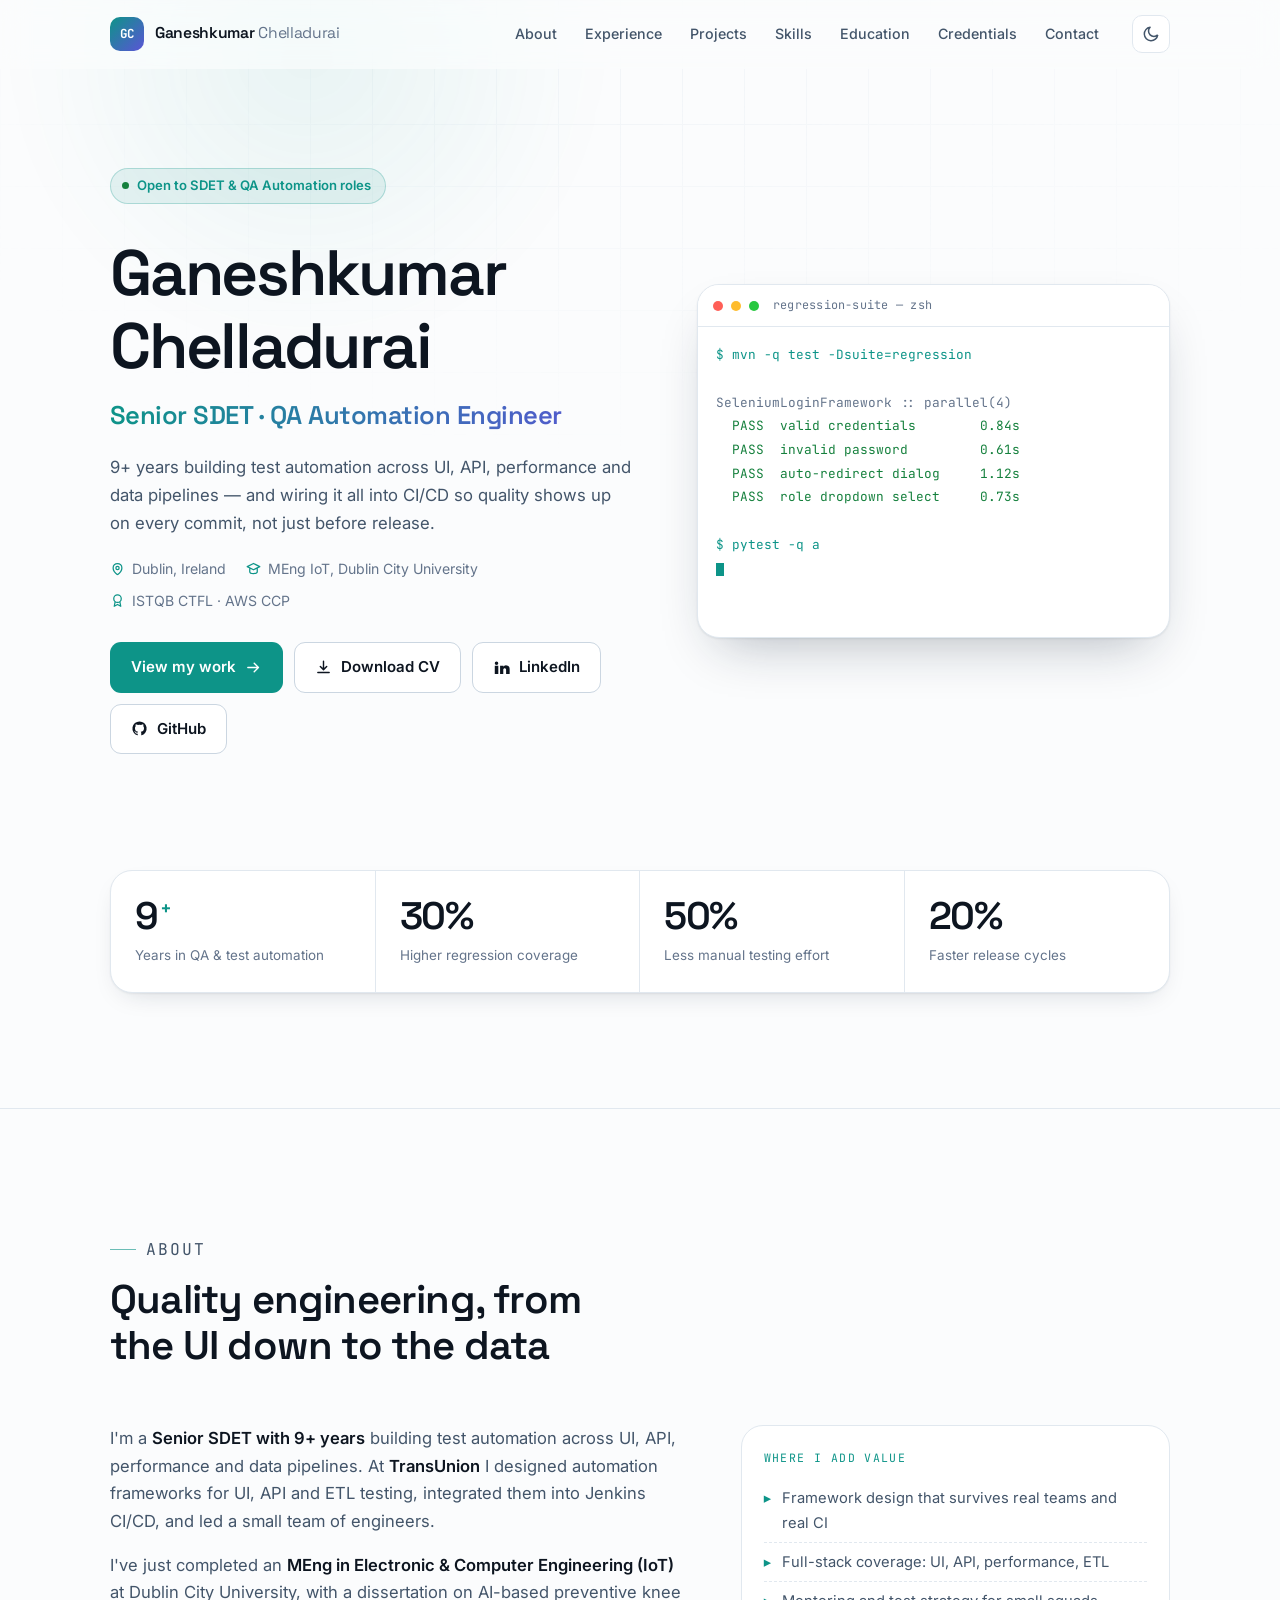
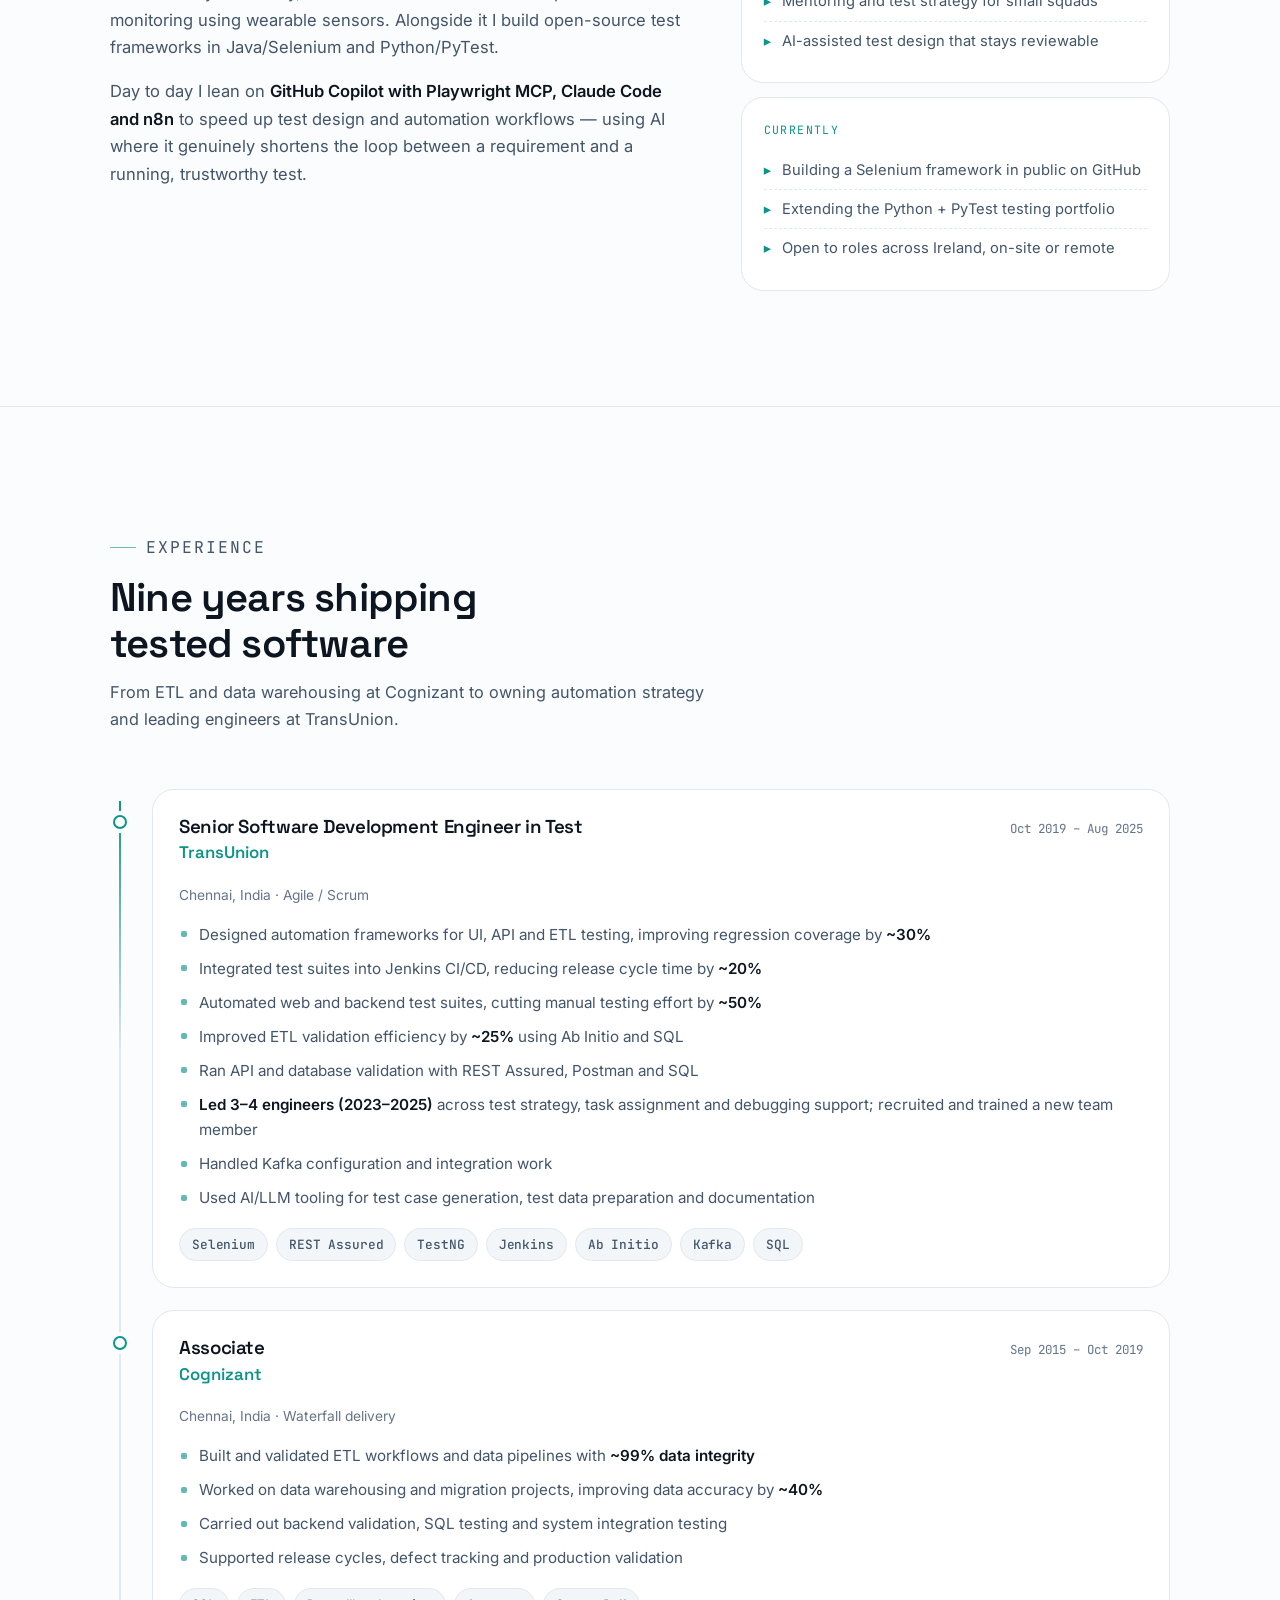
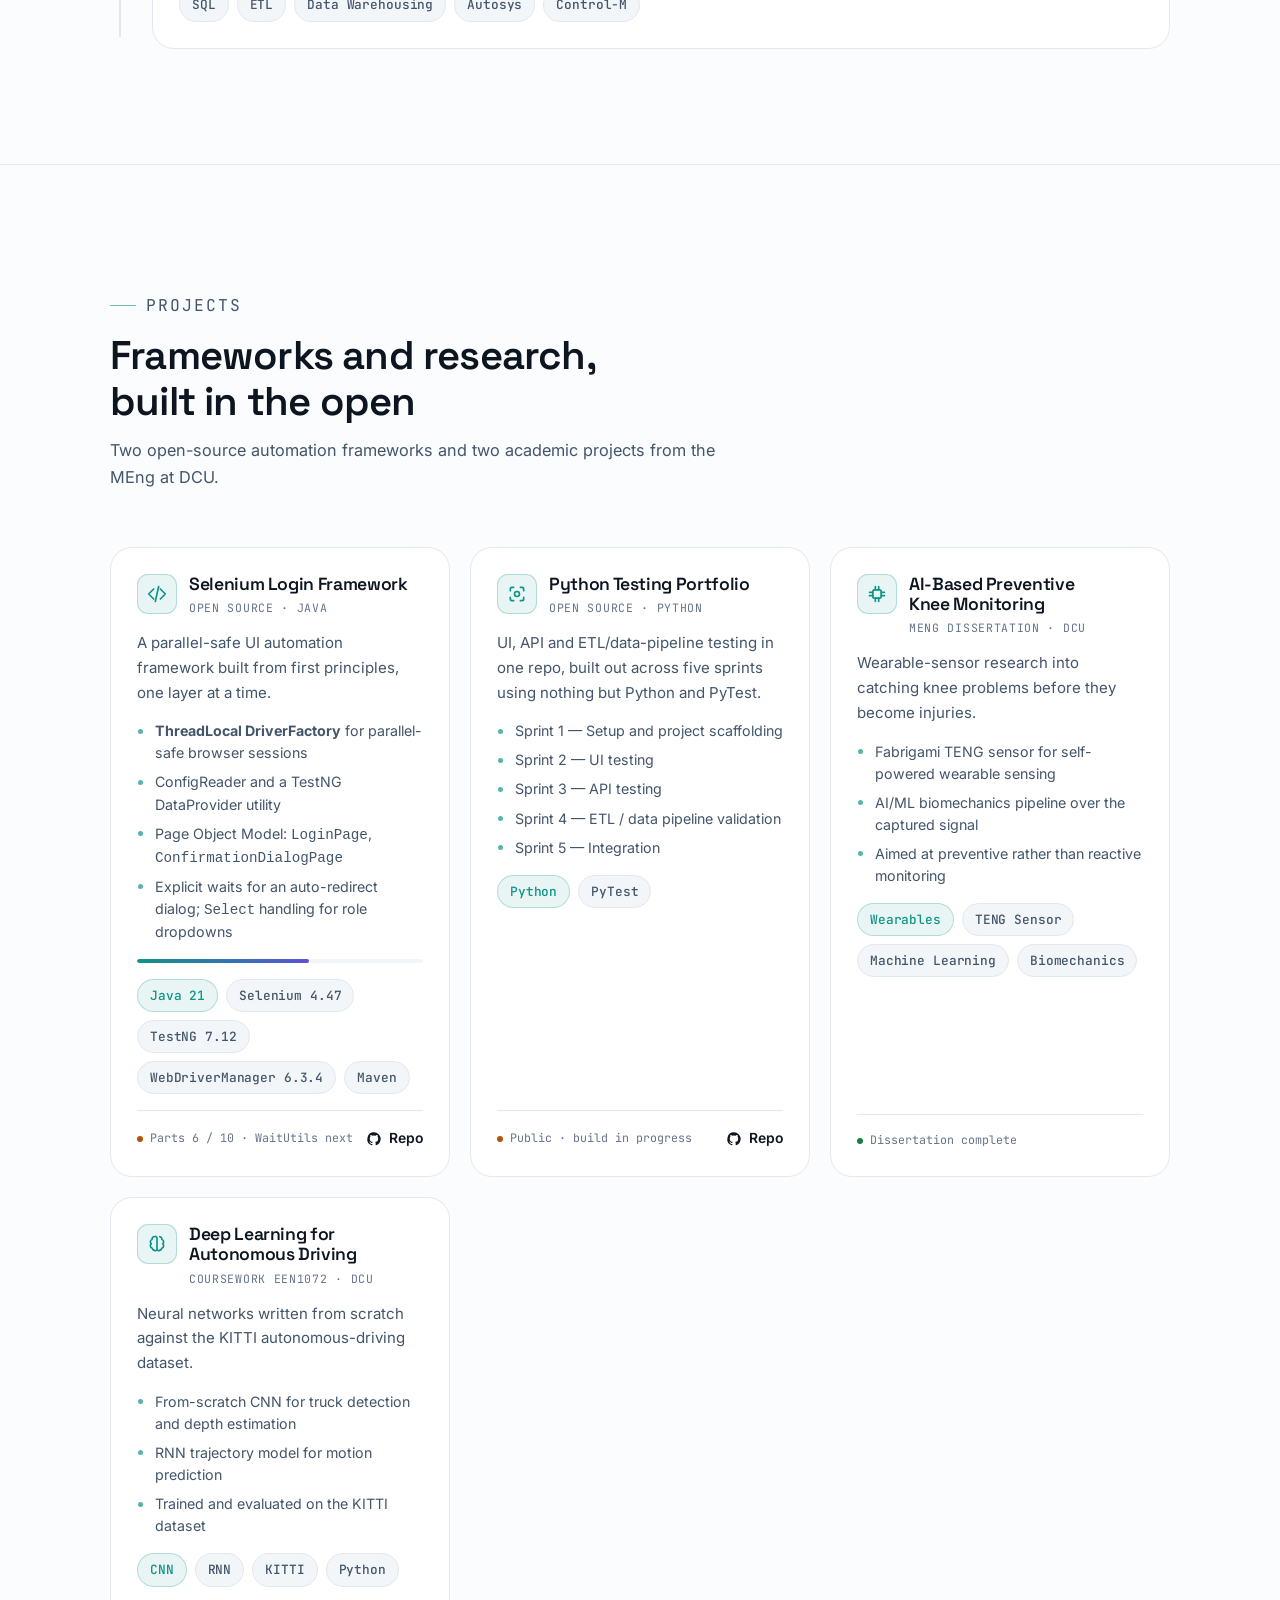
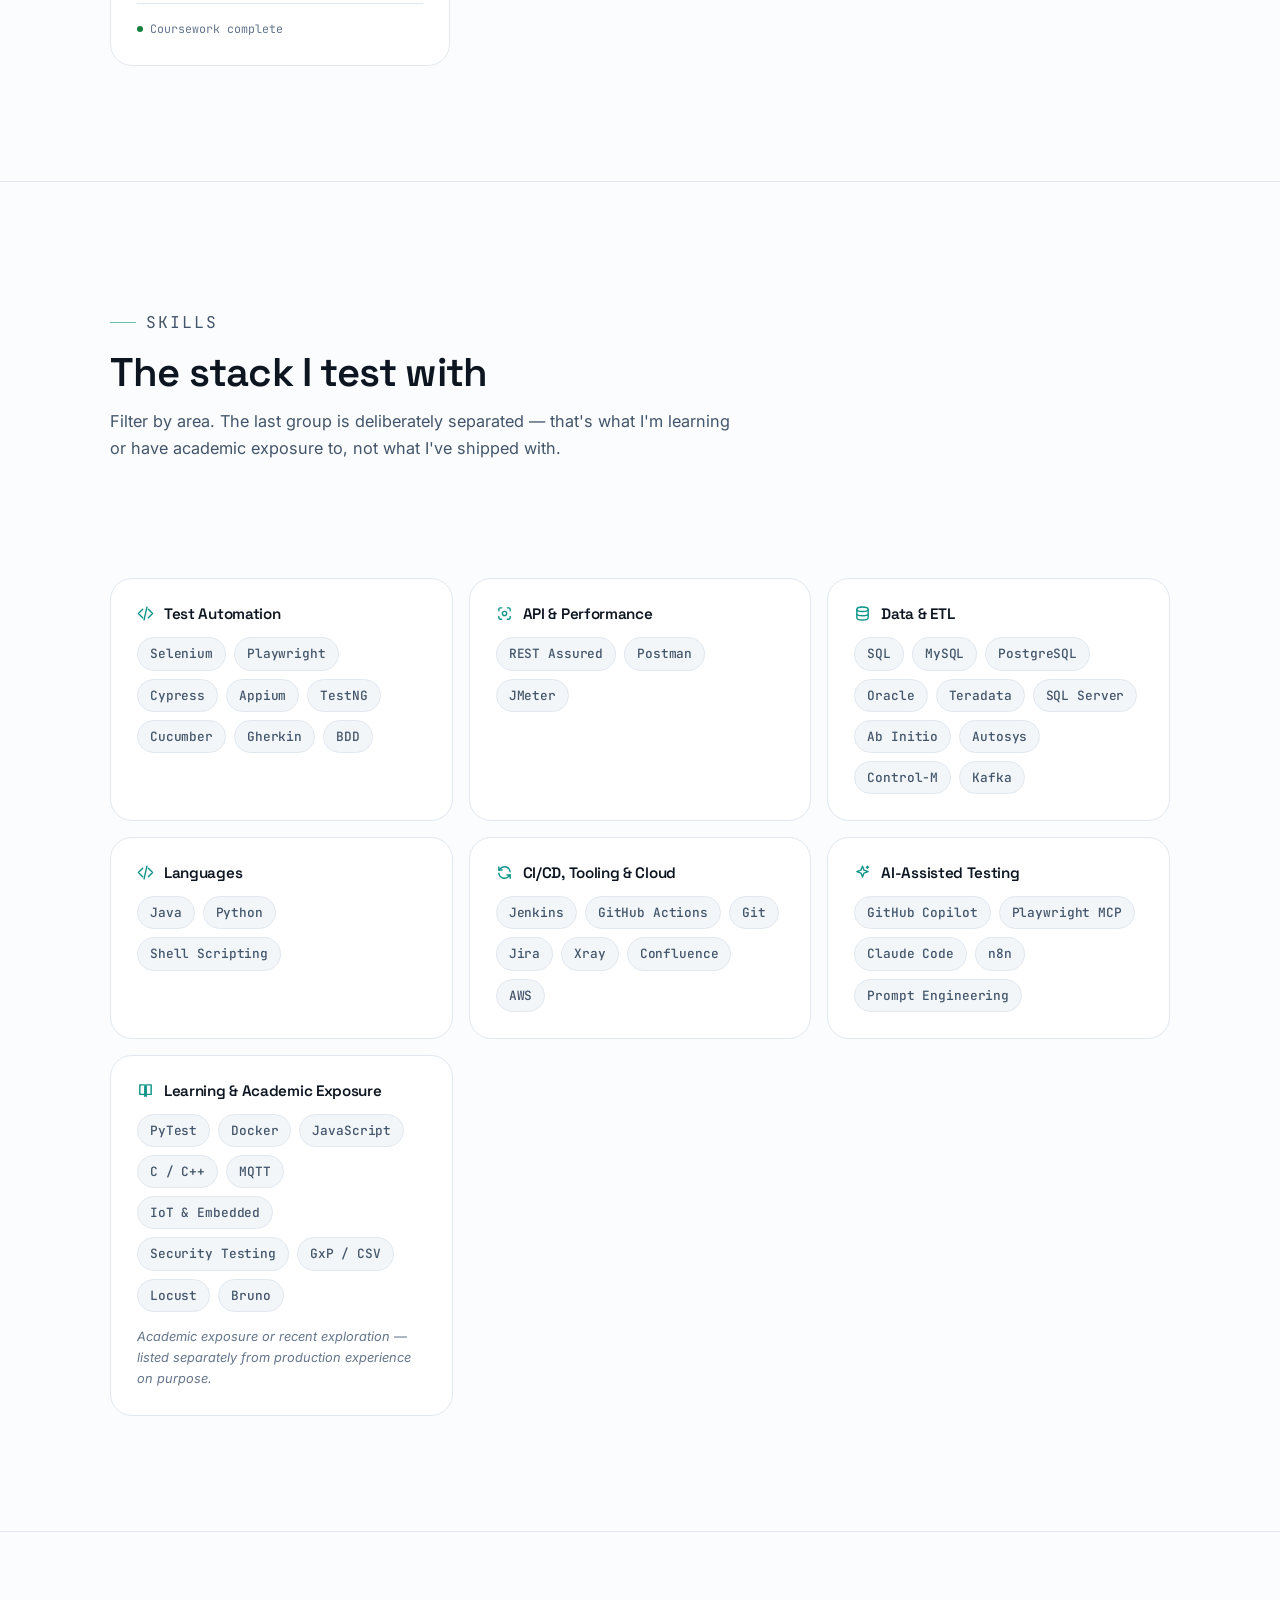
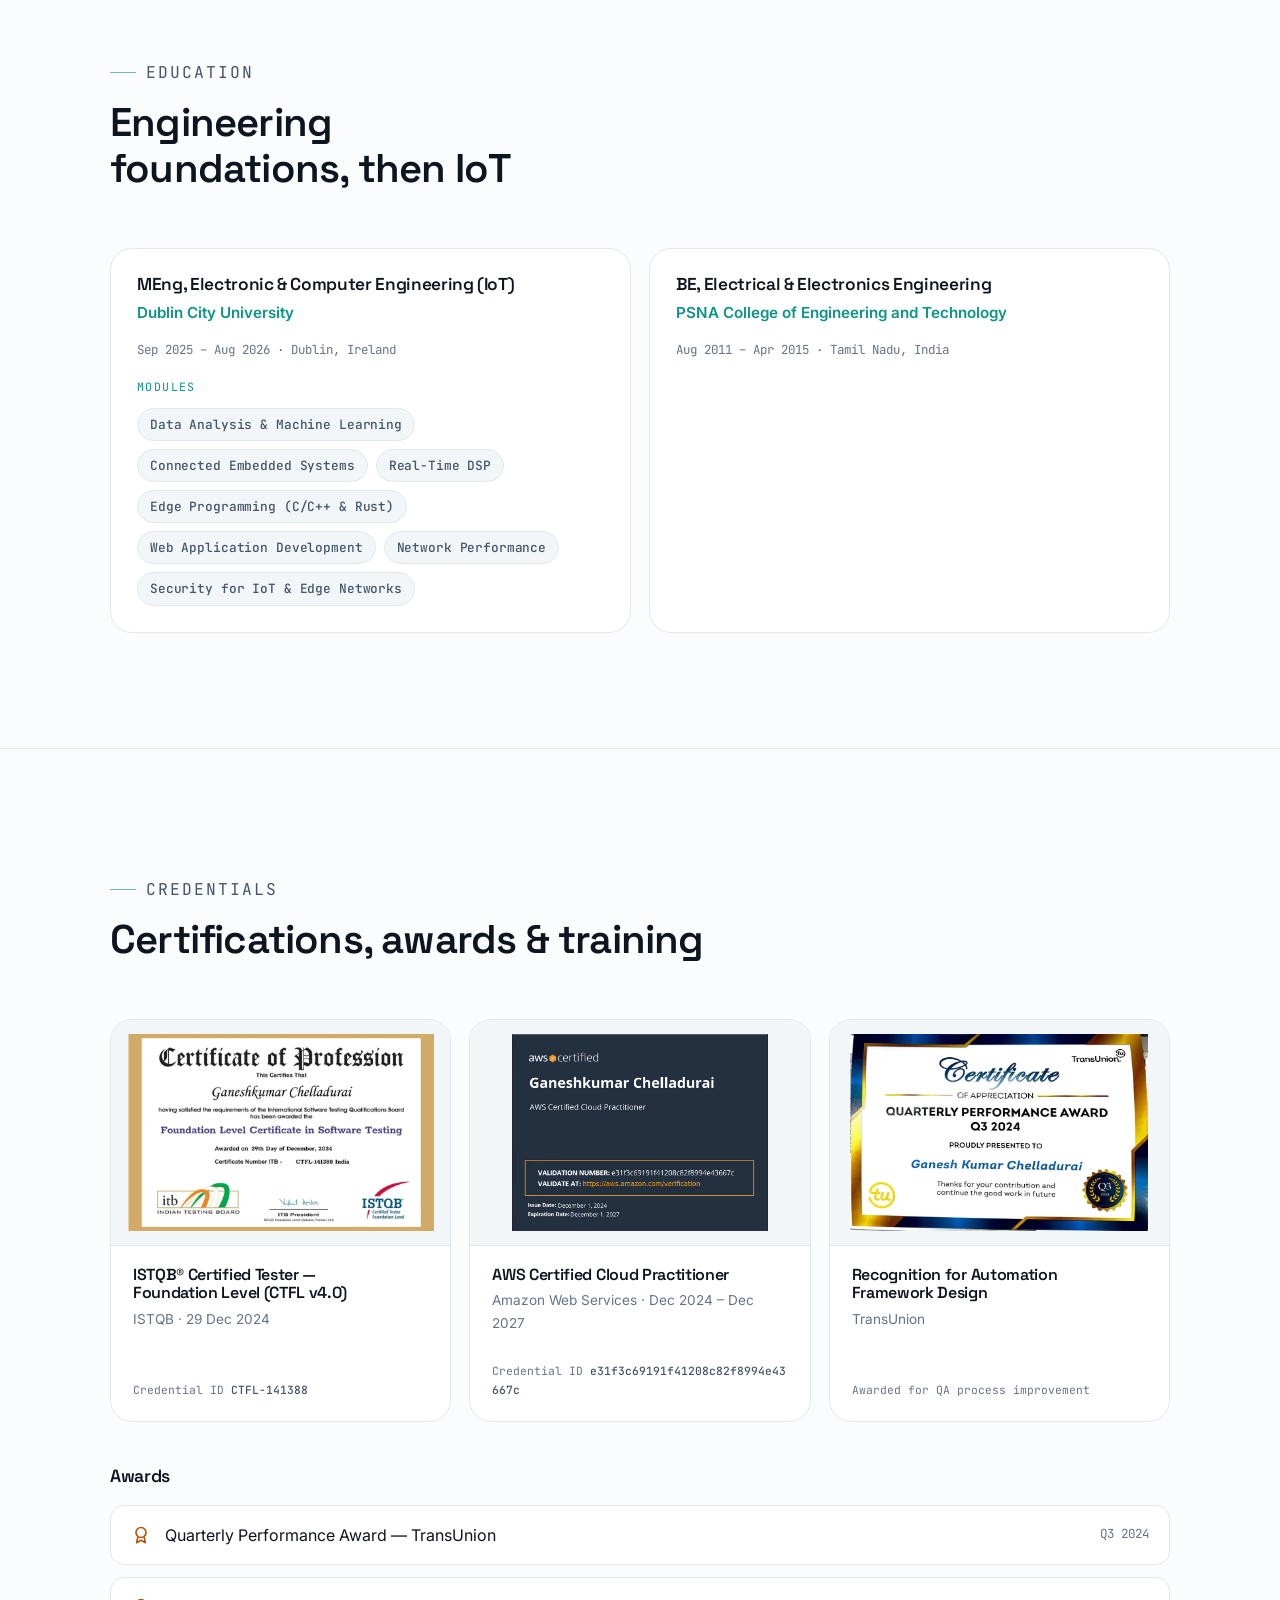
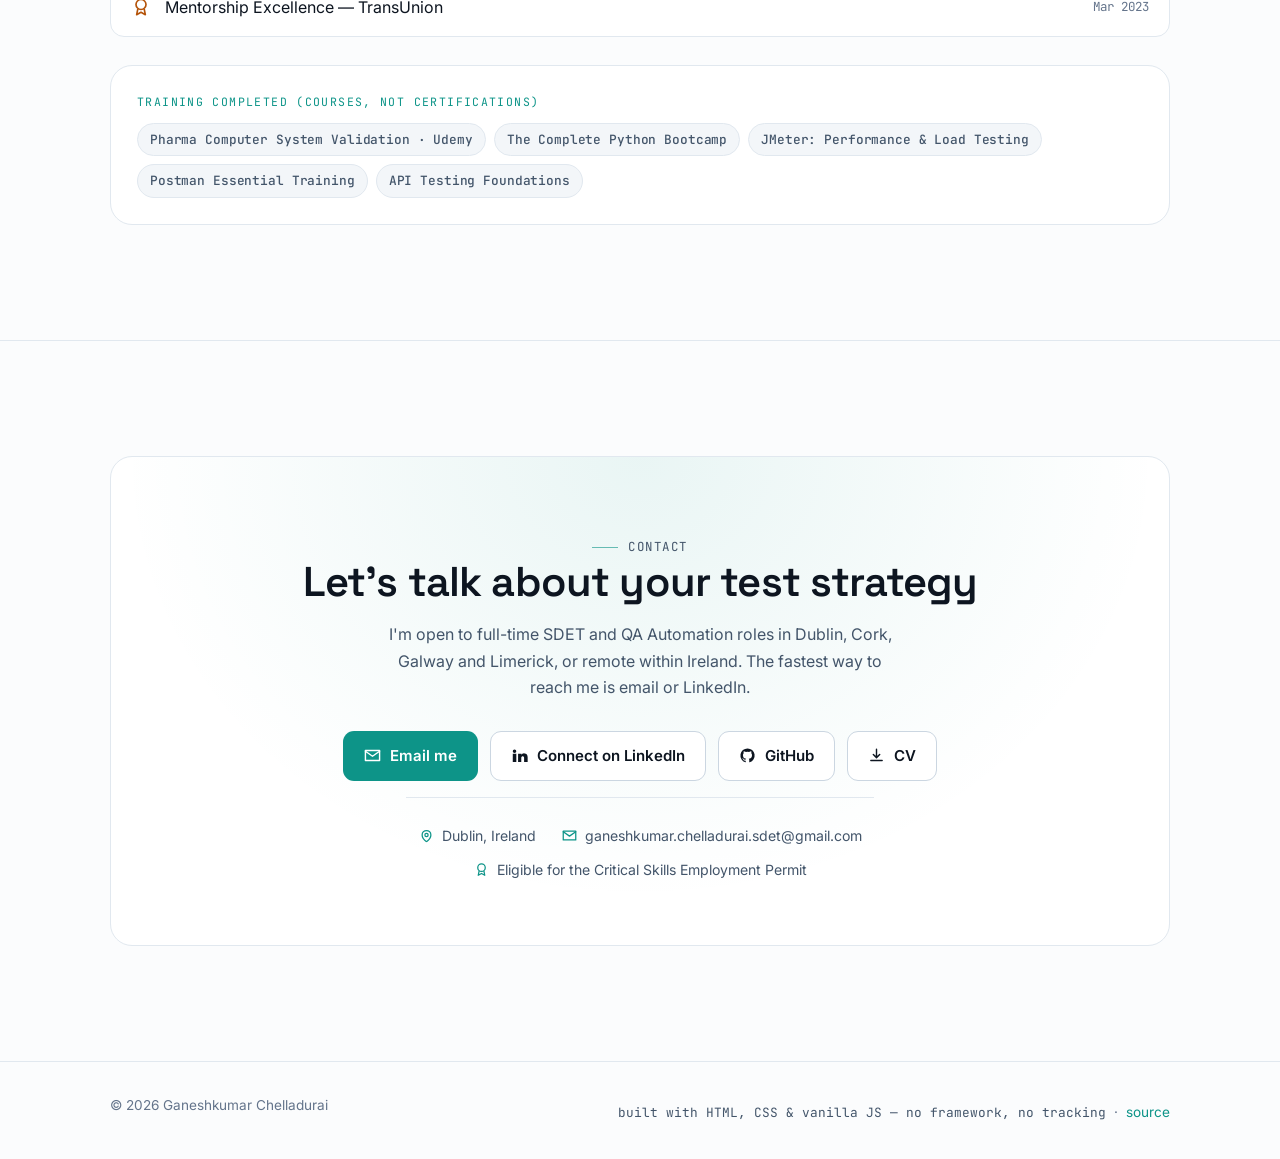
==== commit 3177e932: "Fix reveal animation hiding all page content The hiding rule was scoped as ":root.js-reveal .reveal"" ====
--- a/index.html
+++ b/index.html
@@ -51,10 +51,16 @@
     var root = document.documentElement;
     root.classList.add('js-reveal');
 
-    // Watchdog: if nothing has revealed after 4s the observer isn't reporting
-    // (background tab, blocked main.js, no IntersectionObserver) — show everything.
+    // Watchdog: after 4s, measure whether anything is ACTUALLY visible rather
+    // than trusting that a class was added — a CSS specificity slip can apply
+    // .is-in and still leave the page blank. If nothing is showing, give up on
+    // the effect and reveal everything.
     window.setTimeout(function () {
-      if (!document.querySelector('.reveal.is-in')) root.classList.remove('js-reveal');
+      var els = document.querySelectorAll('.reveal');
+      for (var i = 0; i < els.length; i++) {
+        if (getComputedStyle(els[i]).opacity === '1') return;
+      }
+      root.classList.remove('js-reveal');
     }, 4000);
   })();
 </script>
--- a/assets/css/style.css
+++ b/assets/css/style.css
@@ -837,7 +837,9 @@
    added once JS is running, and a watchdog removes it again if the observer
    never reports (background tab, blocked script, old browser). */
 :root.js-reveal .reveal { opacity: 0; transform: translateY(18px); }
-.reveal.is-in {
+/* Must stay scoped the same way as the rule above, or it loses on specificity
+   and nothing ever becomes visible. */
+:root.js-reveal .reveal.is-in {
   opacity: 1;
   transform: none;
   transition: opacity .6s var(--ease), transform .6s var(--ease);
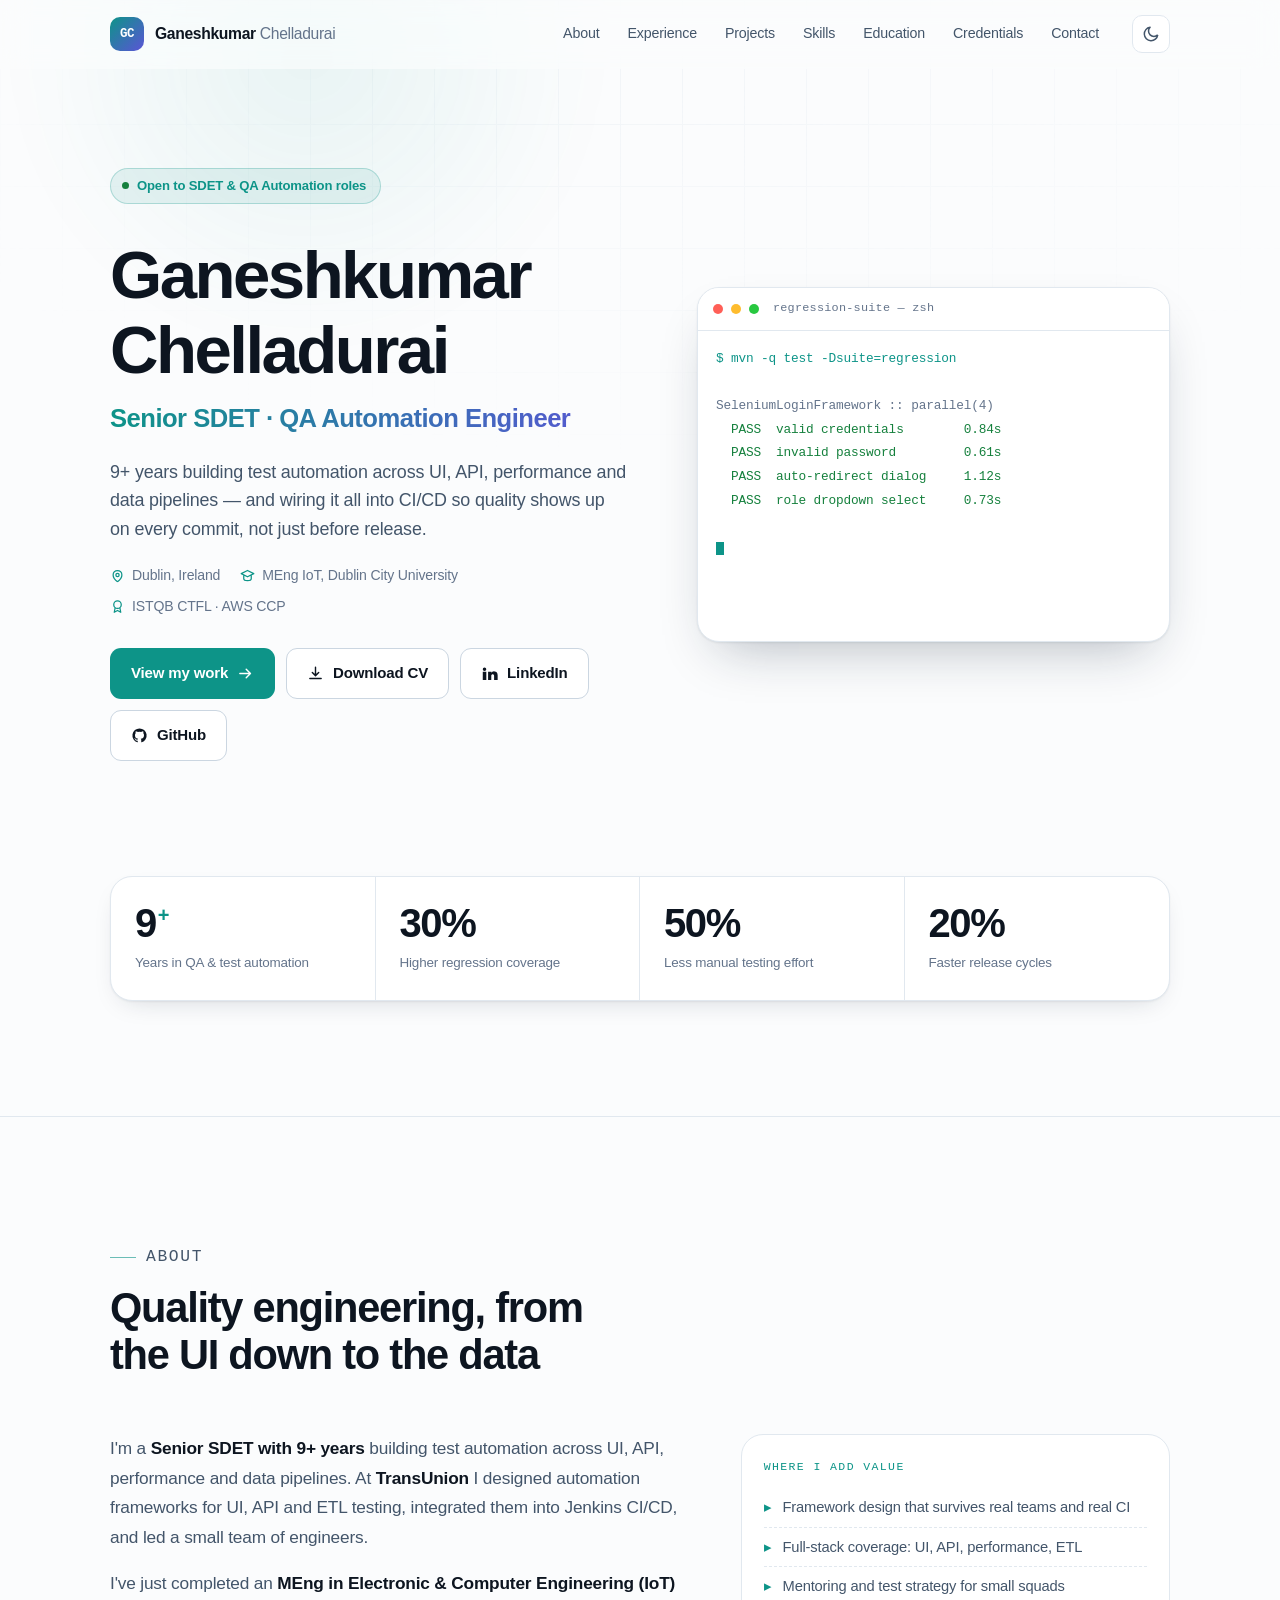
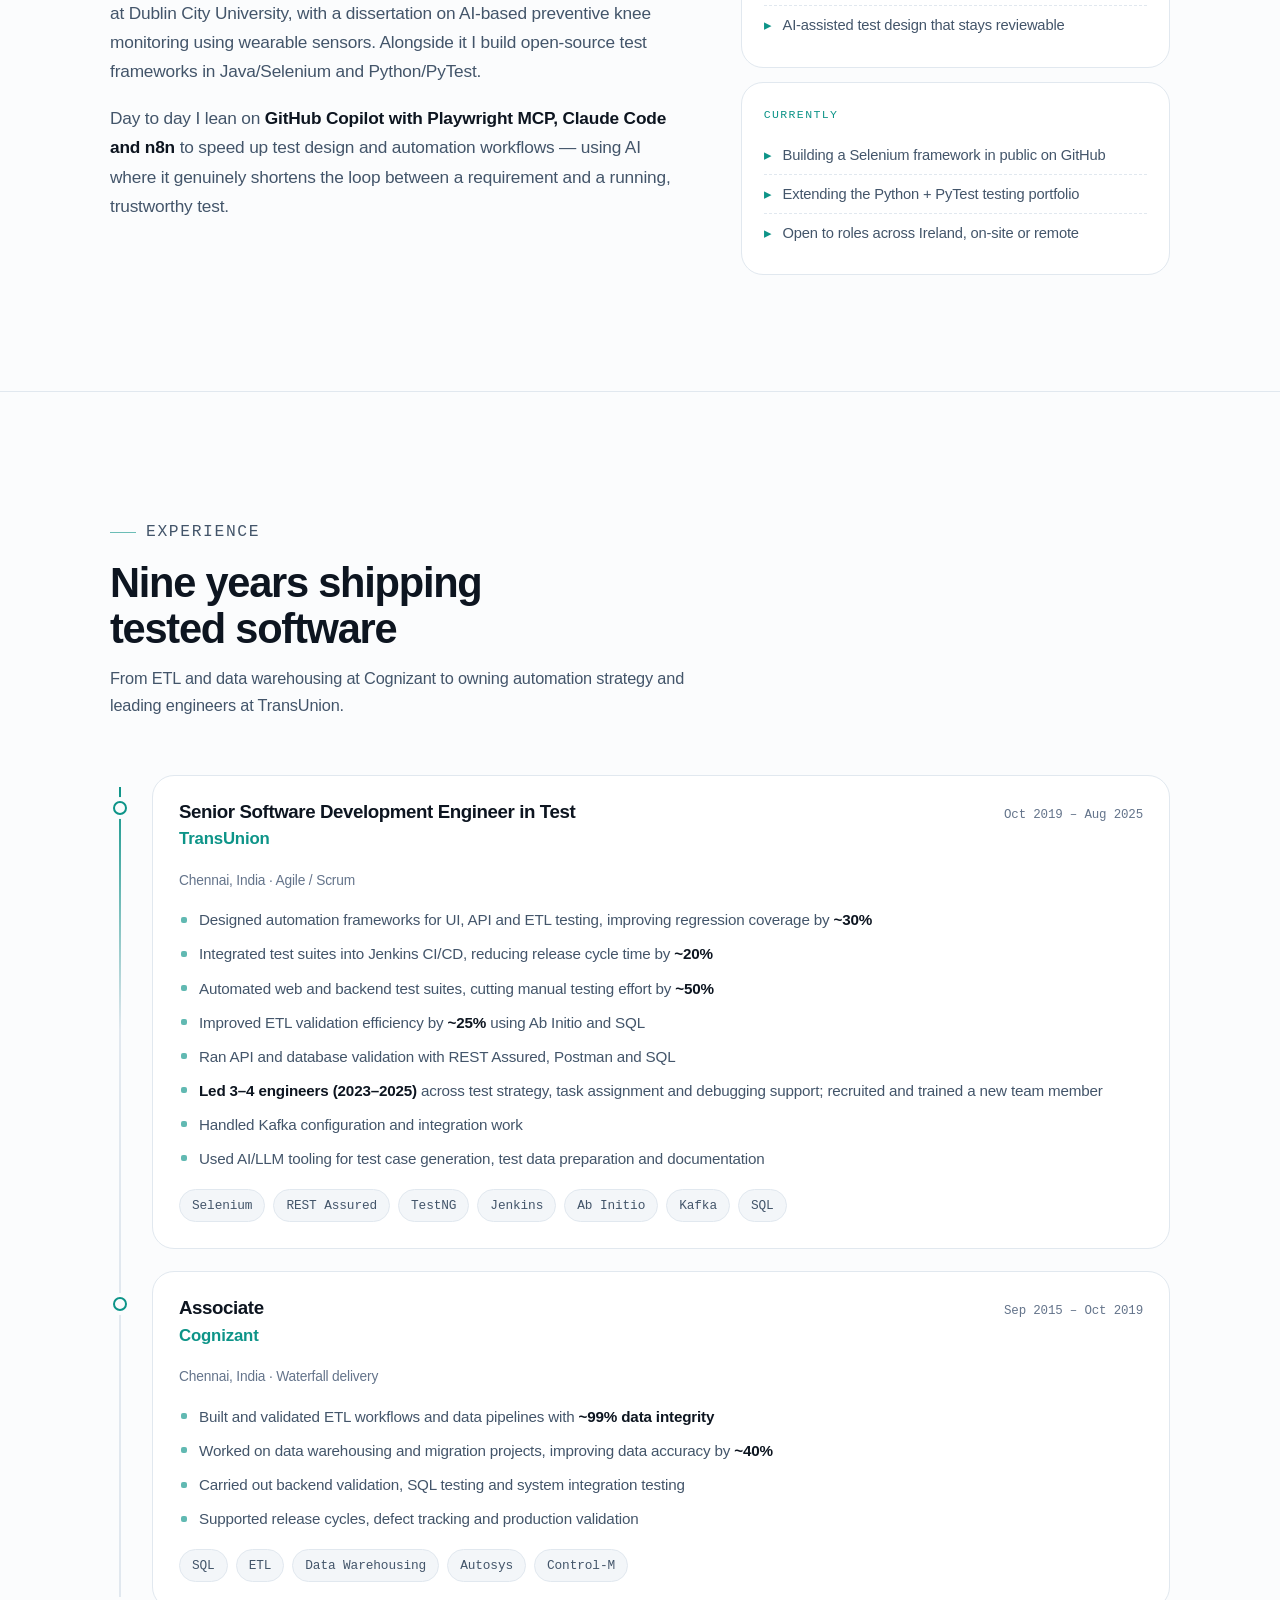
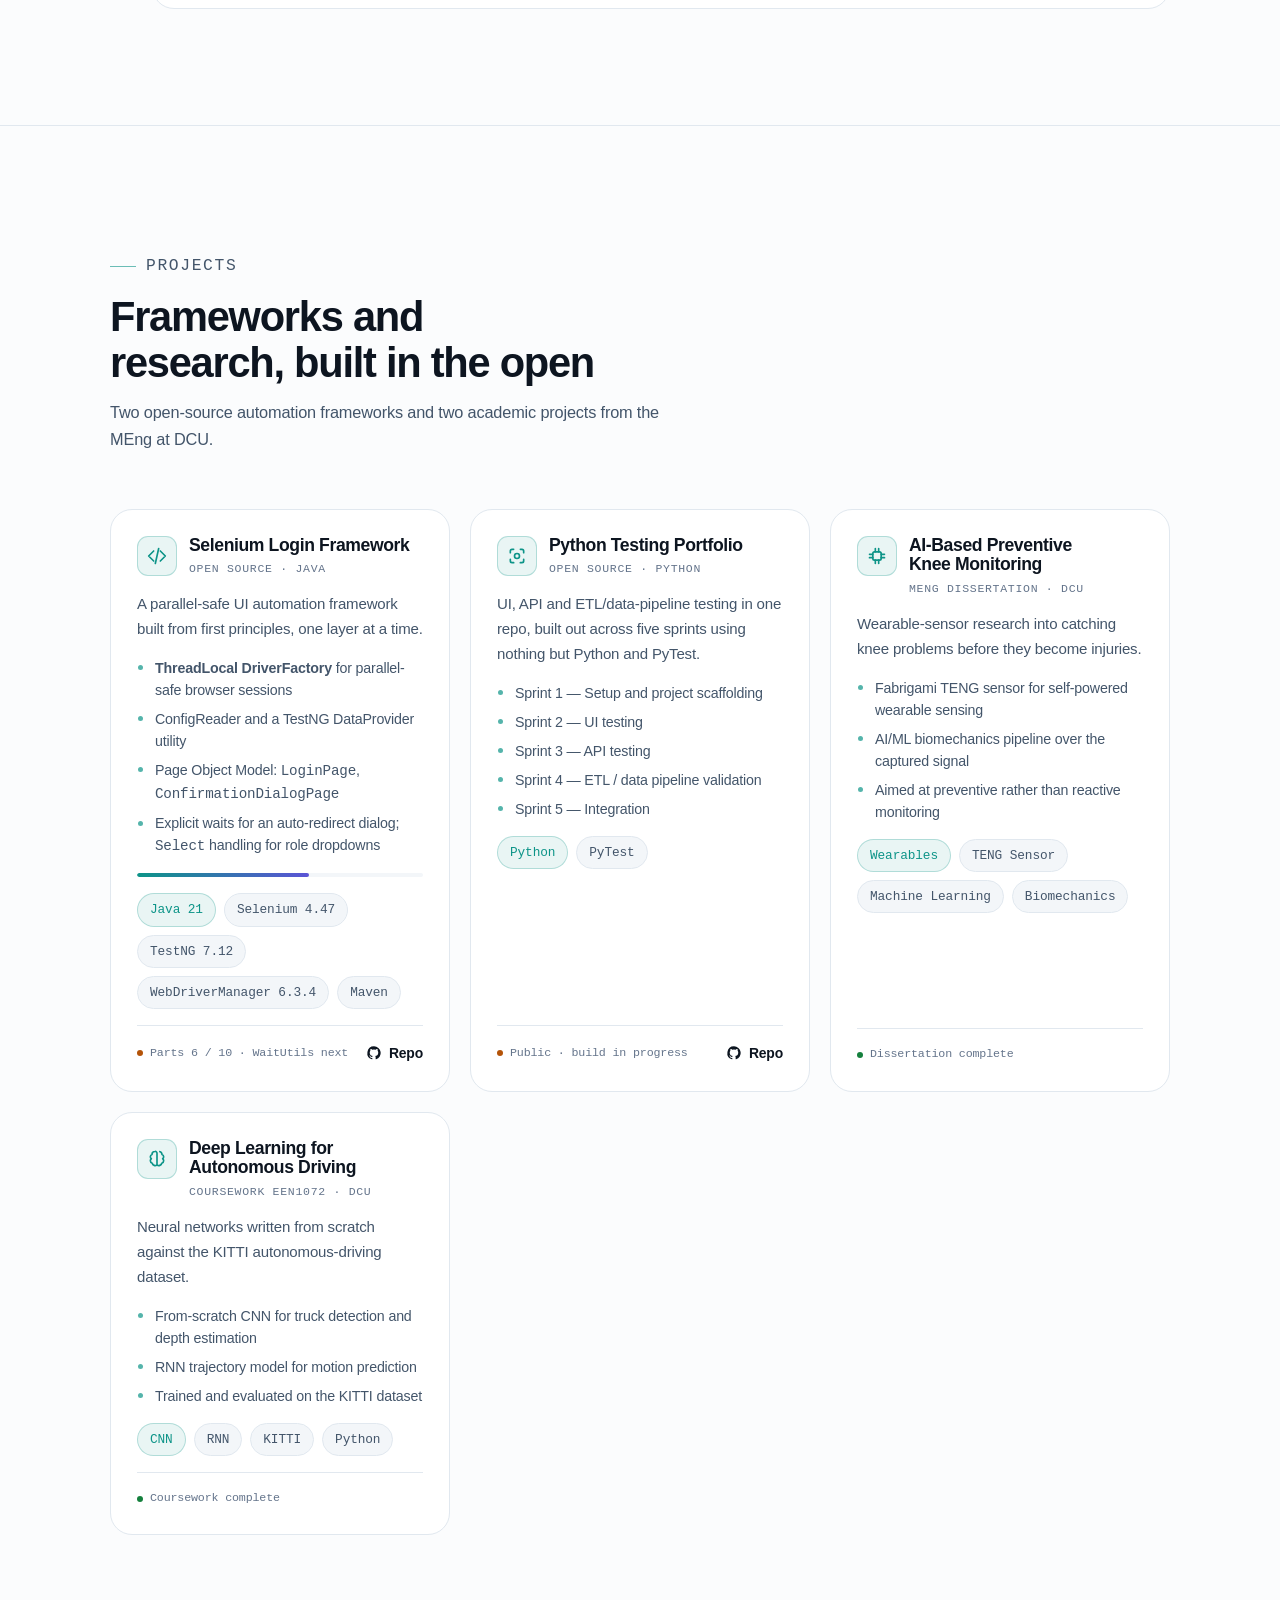
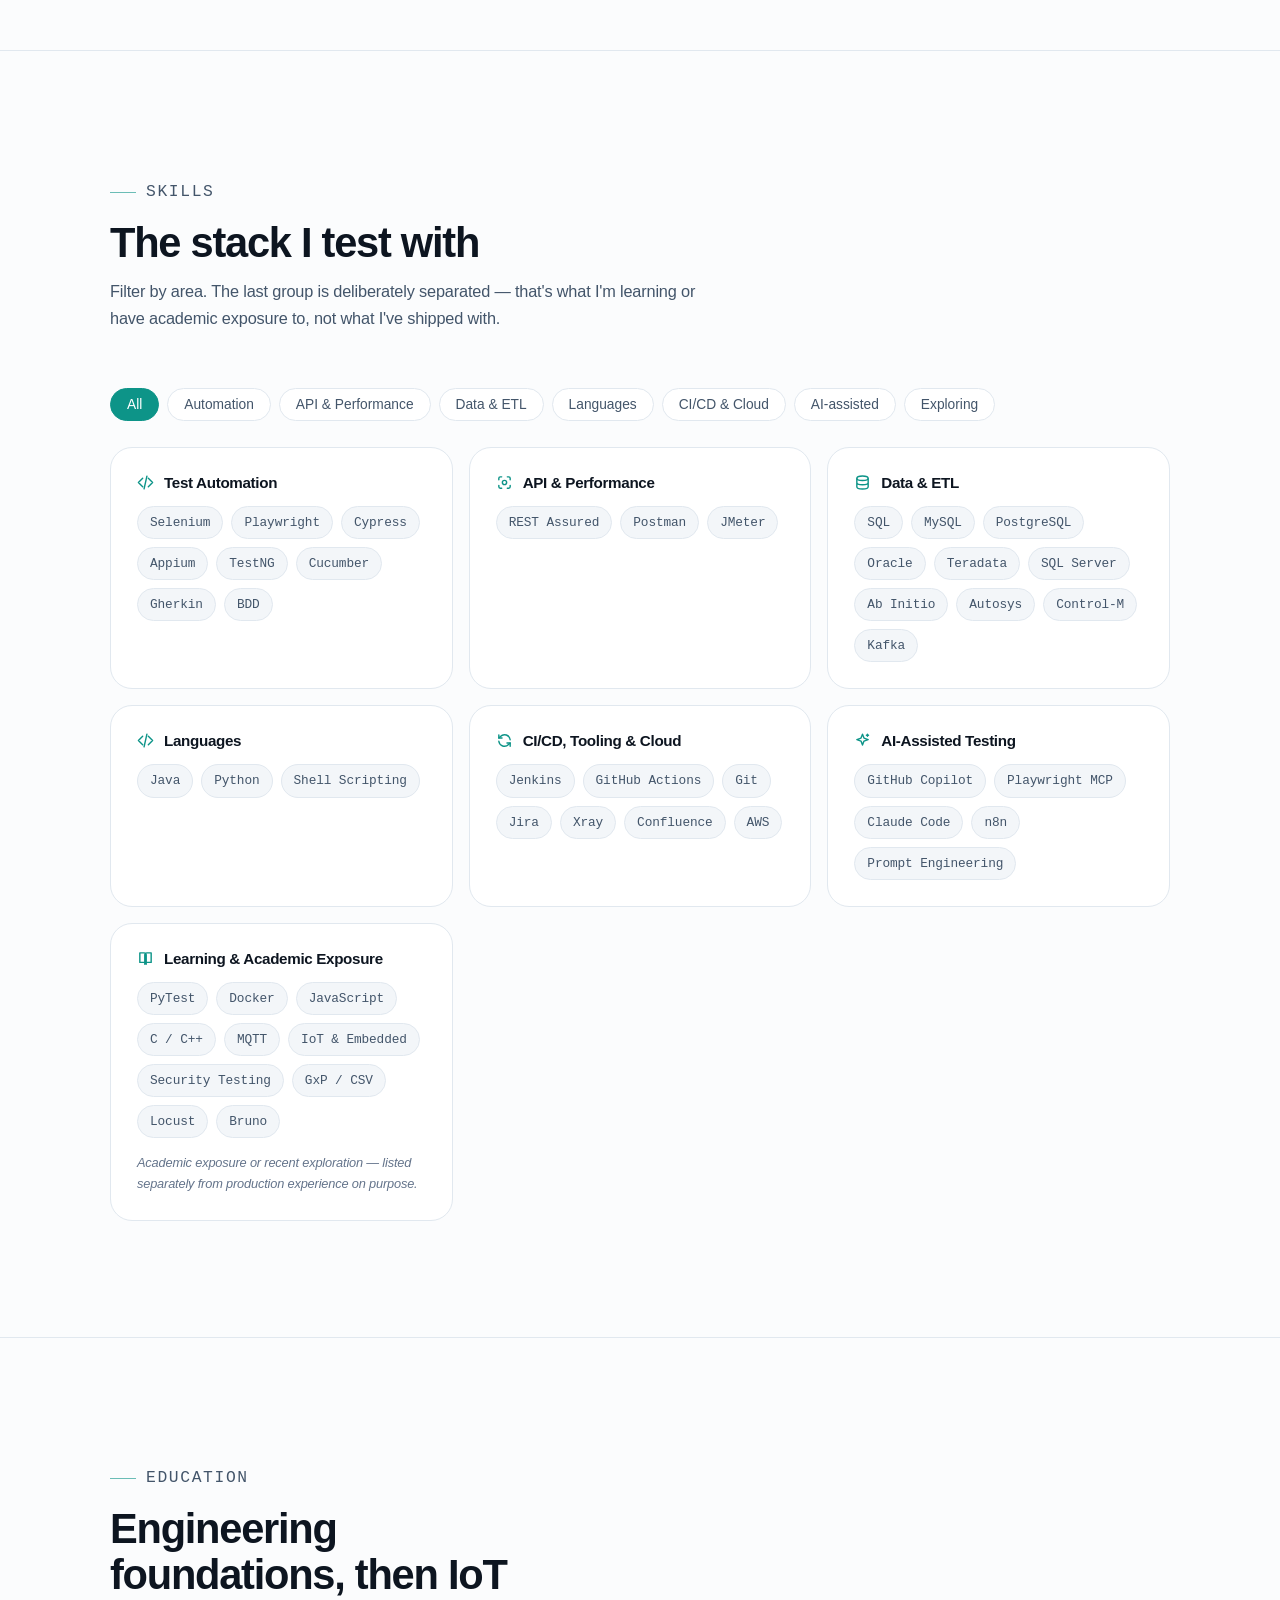
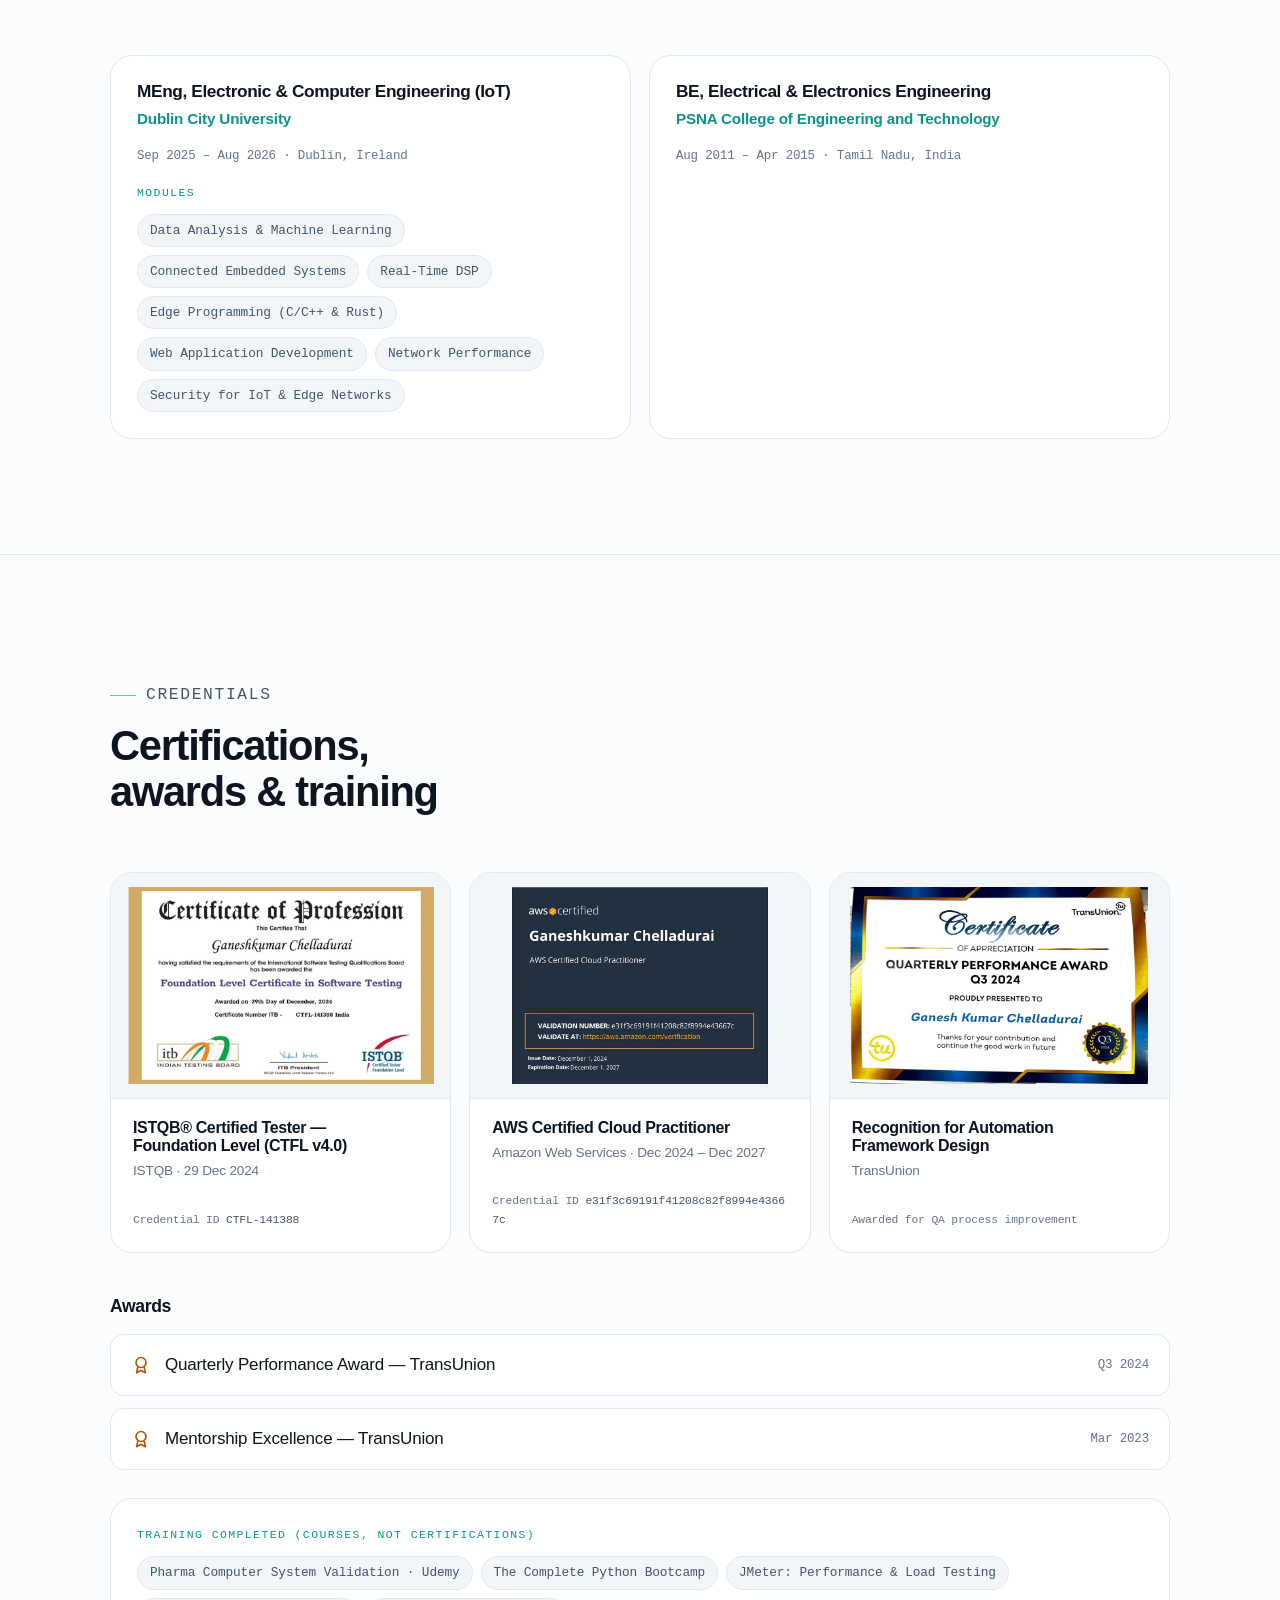
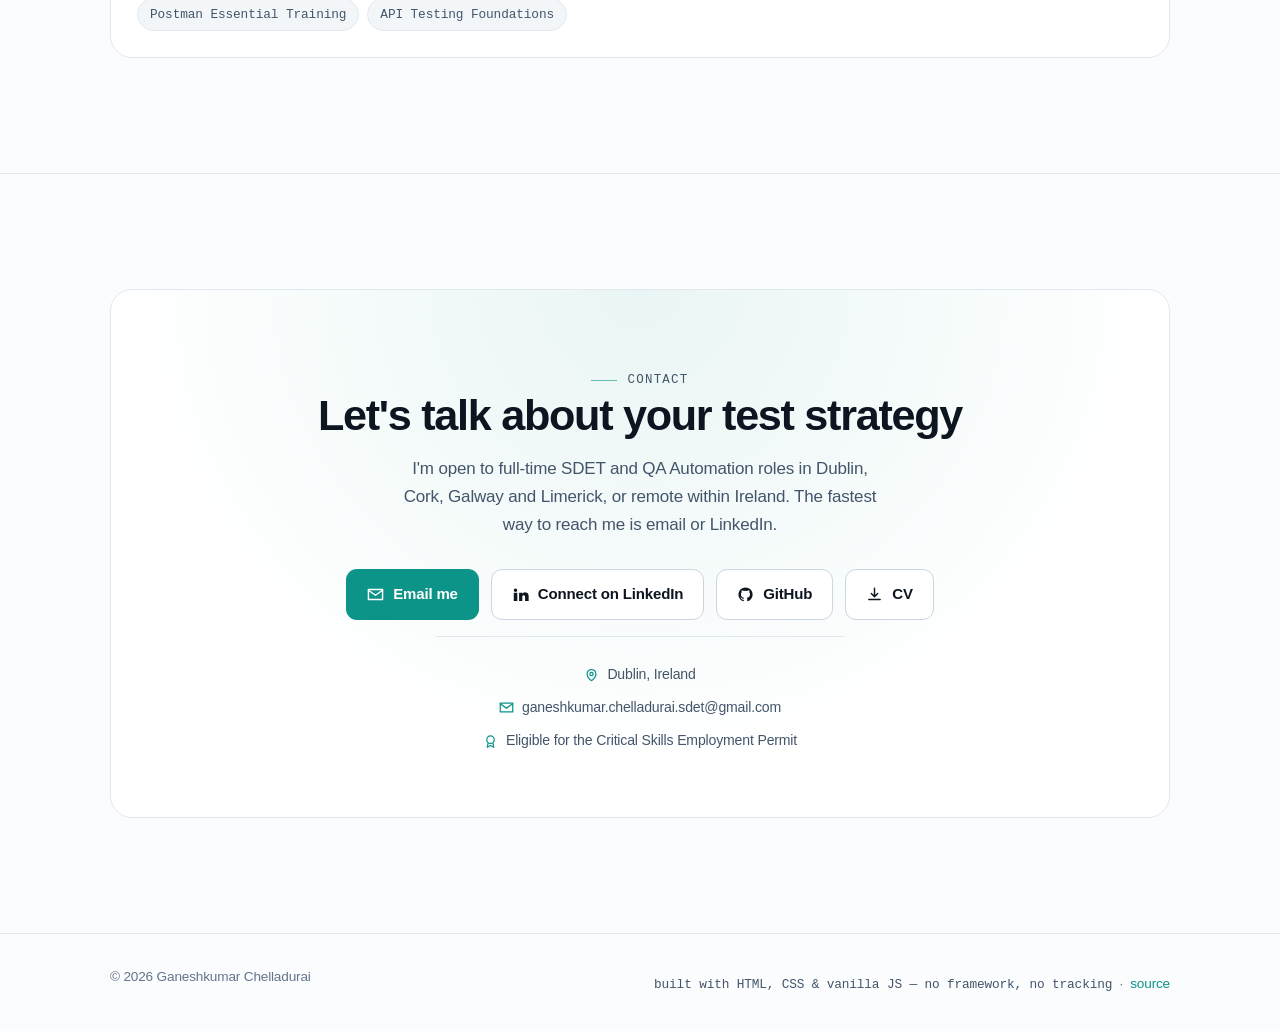
==== commit 8b657d7e: "Switch to the native system font stack Ask the OS for its UI face instead of serving webfonts. Apple" ====
--- a/index.html
+++ b/index.html
@@ -29,9 +29,8 @@
 
 <link rel="icon" href="data:image/svg+xml,%3Csvg xmlns='http://www.w3.org/2000/svg' viewBox='0 0 64 64'%3E%3Crect width='64' height='64' rx='14' fill='%232DD4BF'/%3E%3Ctext x='32' y='43' font-family='monospace' font-size='30' font-weight='700' text-anchor='middle' fill='%23062B28'%3EGC%3C/text%3E%3C/svg%3E">
 
-<link rel="preconnect" href="https://fonts.googleapis.com">
-<link rel="preconnect" href="https://fonts.gstatic.com" crossorigin>
-<link rel="stylesheet" href="https://fonts.googleapis.com/css2?family=Inter:wght@400;500;600&family=Space+Grotesk:wght@500;600;700&family=JetBrains+Mono:wght@400;500&display=swap">
+<!-- No webfonts: the type stack asks the OS for its native UI face
+     (SF Pro on Apple devices, Segoe UI on Windows, Roboto on Android). -->
 <link rel="stylesheet" href="./assets/css/style.css">
 
 <script>
--- a/assets/css/style.css
+++ b/assets/css/style.css
@@ -27,9 +27,18 @@
   --shadow:     0 1px 2px rgba(0,0,0,.4), 0 12px 32px -12px rgba(0,0,0,.6);
   --shadow-hi:  0 1px 2px rgba(0,0,0,.4), 0 24px 56px -20px rgba(0,0,0,.75);
 
-  --font:       'Inter', ui-sans-serif, system-ui, -apple-system, "Segoe UI", sans-serif;
-  --font-disp:  'Space Grotesk', var(--font);
-  --font-mono:  'JetBrains Mono', ui-monospace, "SF Mono", Menlo, Consolas, monospace;
+  /* Apple ships SF Pro on every Mac, iPhone and iPad, so ask the OS for it
+     rather than serving a webfont — SF Pro can't be self-hosted under Apple's
+     licence anyway. Non-Apple devices fall back to their own native UI face.
+     Nothing is downloaded, so there is no flash of unstyled text. */
+  --font:       -apple-system, BlinkMacSystemFont, 'SF Pro Text', 'SF Pro Display',
+                'Segoe UI Variable Text', 'Segoe UI', Roboto, 'Helvetica Neue',
+                Arial, sans-serif;
+  --font-disp:  -apple-system, BlinkMacSystemFont, 'SF Pro Display',
+                'Segoe UI Variable Display', 'Segoe UI', Roboto, 'Helvetica Neue',
+                Arial, sans-serif;
+  --font-mono:  ui-monospace, 'SF Mono', SFMono-Regular, Menlo, Consolas,
+                'Liberation Mono', monospace;
 
   --container:  1140px;
   --gutter:     clamp(16px, 4vw, 40px);
@@ -101,17 +110,20 @@
   background: var(--bg);
   color: var(--text);
   font-family: var(--font);
-  font-size: 16px;
+  font-size: 17px;              /* Apple's base body size */
   line-height: 1.65;
+  letter-spacing: -.01em;       /* SF is drawn tight; match it */
   -webkit-font-smoothing: antialiased;
+  -moz-osx-font-smoothing: grayscale;
+  font-synthesis: none;         /* never fake a weight the family doesn't have */
   overflow-x: hidden;
 }
 
 h1, h2, h3, h4 {
   font-family: var(--font-disp);
   font-weight: 600;
-  line-height: 1.15;
-  letter-spacing: -.02em;
+  line-height: 1.12;
+  letter-spacing: -.022em;      /* tightens further at display sizes below */
   margin: 0;
   text-wrap: balance;
 }
@@ -171,7 +183,7 @@
   gap: 10px;
   font-family: var(--font-mono);
   font-size: .78rem;
-  letter-spacing: .12em;
+  letter-spacing: .1em;
   text-transform: uppercase;
   color: var(--accent);
   margin-bottom: 14px;
@@ -184,7 +196,7 @@
   opacity: .6;
 }
 
-.section-head h2 { font-size: clamp(1.7rem, 4vw, 2.5rem); }
+.section-head h2 { font-size: clamp(1.75rem, 4vw, 2.6rem); font-weight: 700; letter-spacing: -.03em; }
 .section-head p { color: var(--text-2); margin-top: 12px; font-size: 1.02rem; }
 
 /* ---------- Buttons and chips ---------- */
@@ -370,9 +382,10 @@
 }
 
 .hero h1 {
-  font-size: clamp(2.35rem, 6.2vw, 4rem);
+  font-size: clamp(2.5rem, 6.4vw, 4.2rem);
   margin: 20px 0 0;
-  letter-spacing: -.035em;
+  font-weight: 700;
+  letter-spacing: -.038em;
 }
 
 .hero-role {
@@ -387,7 +400,7 @@
   color: transparent;
 }
 
-.hero-sub { color: var(--text-2); font-size: 1.05rem; max-width: 54ch; margin-top: 18px; }
+.hero-sub { color: var(--text-2); font-size: 1.12rem; line-height: 1.6; max-width: 52ch; margin-top: 18px; }
 
 .hero-meta {
   display: flex;
@@ -474,9 +487,10 @@
   font-family: var(--font-disp);
   font-weight: 600;
   letter-spacing: -.035em;
-  font-size: clamp(1.7rem, 3.6vw, 2.4rem);
+  font-size: clamp(1.8rem, 3.6vw, 2.5rem);
   color: var(--text);
   line-height: 1;
+  font-variant-numeric: tabular-nums;
 }
 .stat-num sup { color: var(--accent); font-size: .5em; top: -.7em; margin-left: 2px; }
 .stat-label { color: var(--text-3); font-size: .84rem; margin-top: 9px; }
@@ -498,7 +512,7 @@
   gap: clamp(28px, 4vw, 52px);
   align-items: start;
 }
-.about-prose p { color: var(--text-2); font-size: 1.04rem; }
+.about-prose p { color: var(--text-2); font-size: 1.08rem; line-height: 1.7; }
 .about-prose strong { color: var(--text); font-weight: 600; }
 
 .about-aside { display: grid; gap: 14px; }
@@ -790,7 +804,7 @@
     radial-gradient(ellipse 70% 130% at 50% 0%, var(--accent-dim), transparent 70%),
     var(--surface);
 }
-.contact-card h2 { font-size: clamp(1.8rem, 4.4vw, 2.6rem); }
+.contact-card h2 { font-size: clamp(1.9rem, 4.4vw, 2.7rem); font-weight: 700; letter-spacing: -.03em; }
 .contact-card > p { color: var(--text-2); margin: 16px auto 0; max-width: 52ch; }
 .contact-actions { display: flex; flex-wrap: wrap; gap: 12px; justify-content: center; margin-top: 30px; }
 .contact-meta {
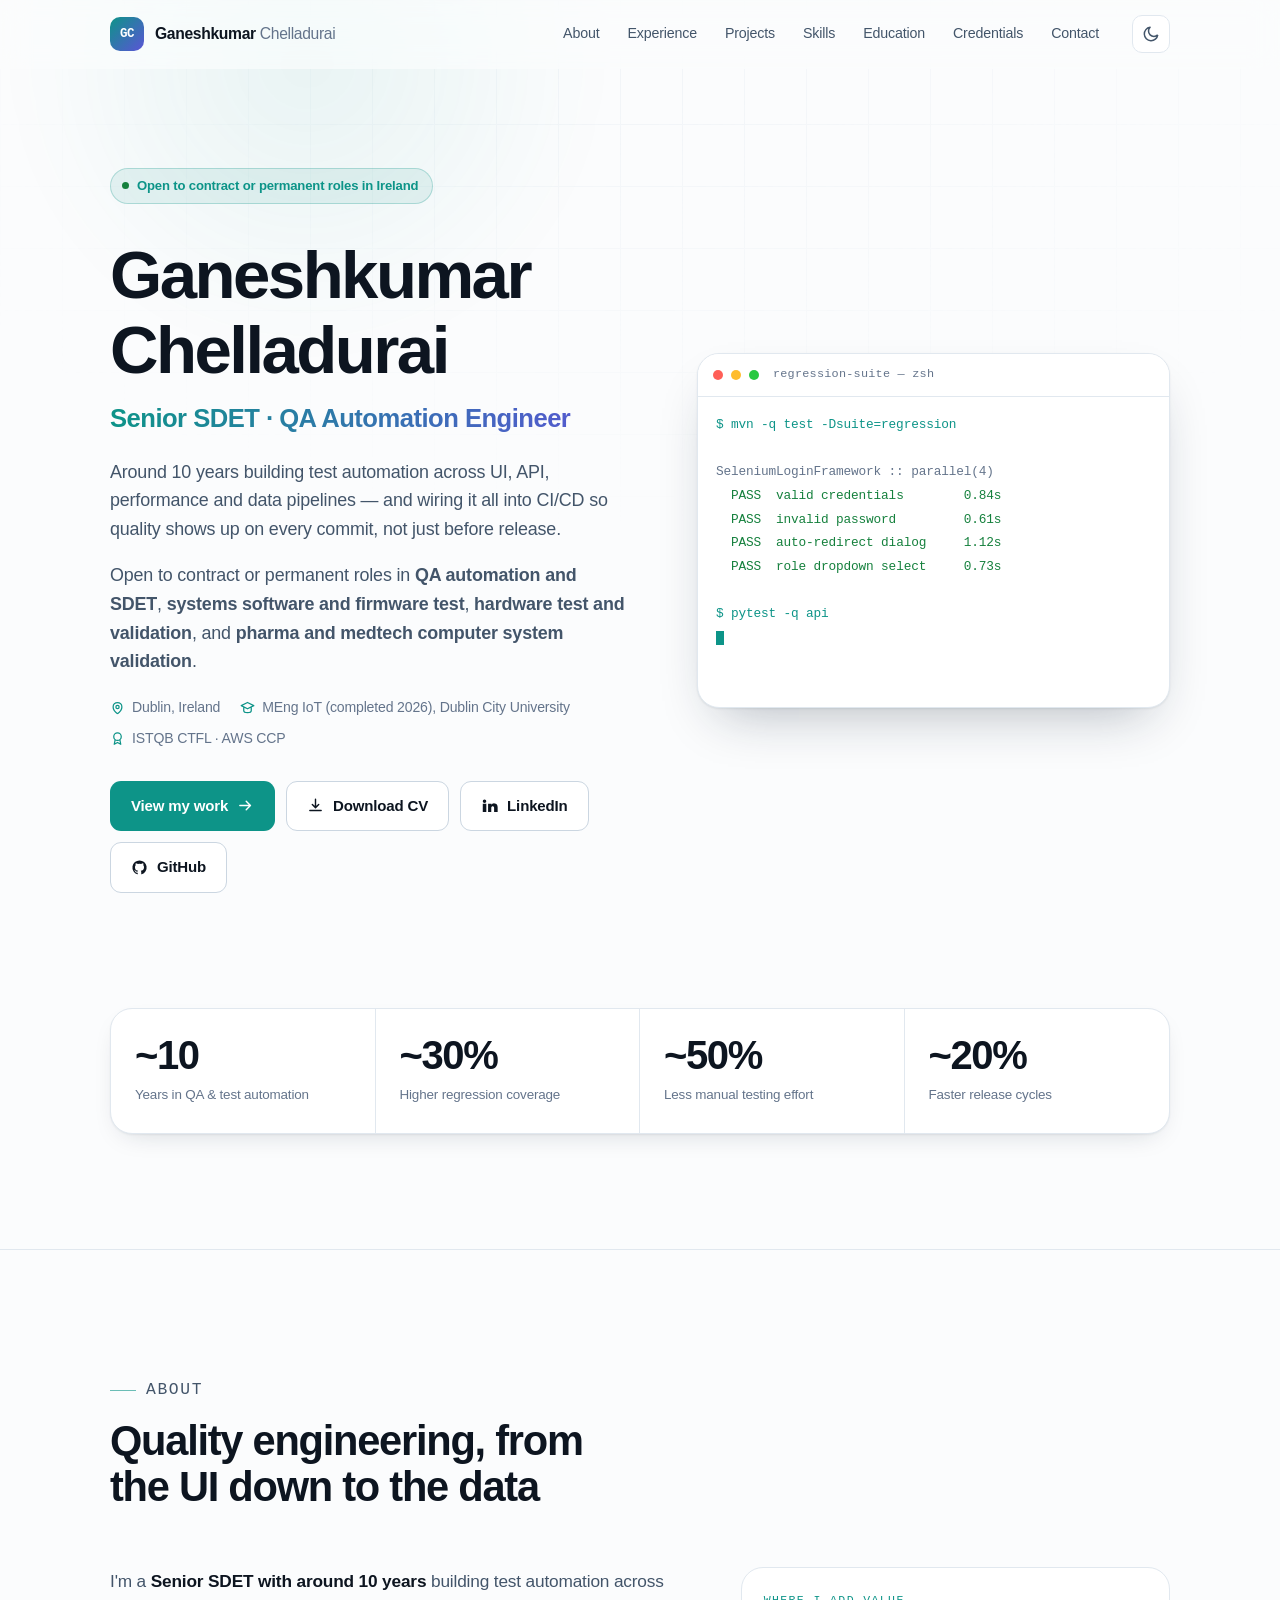
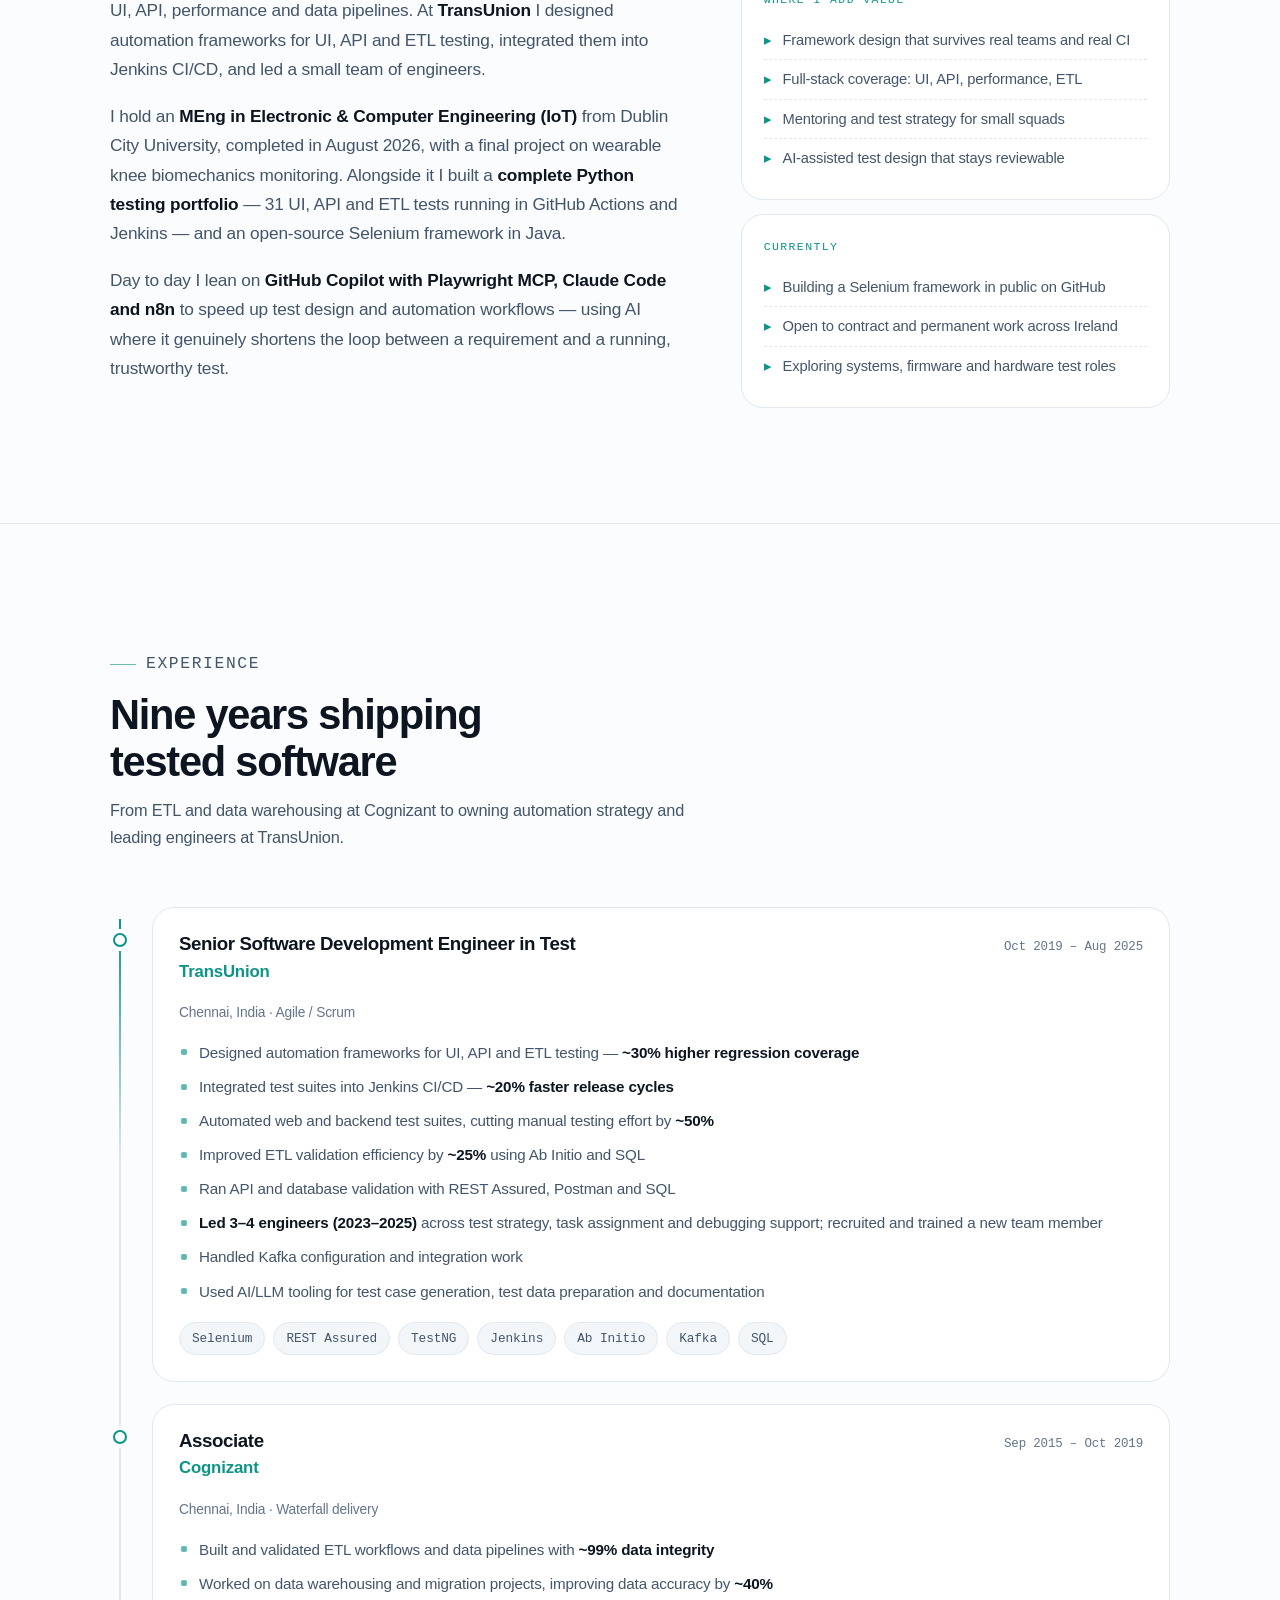
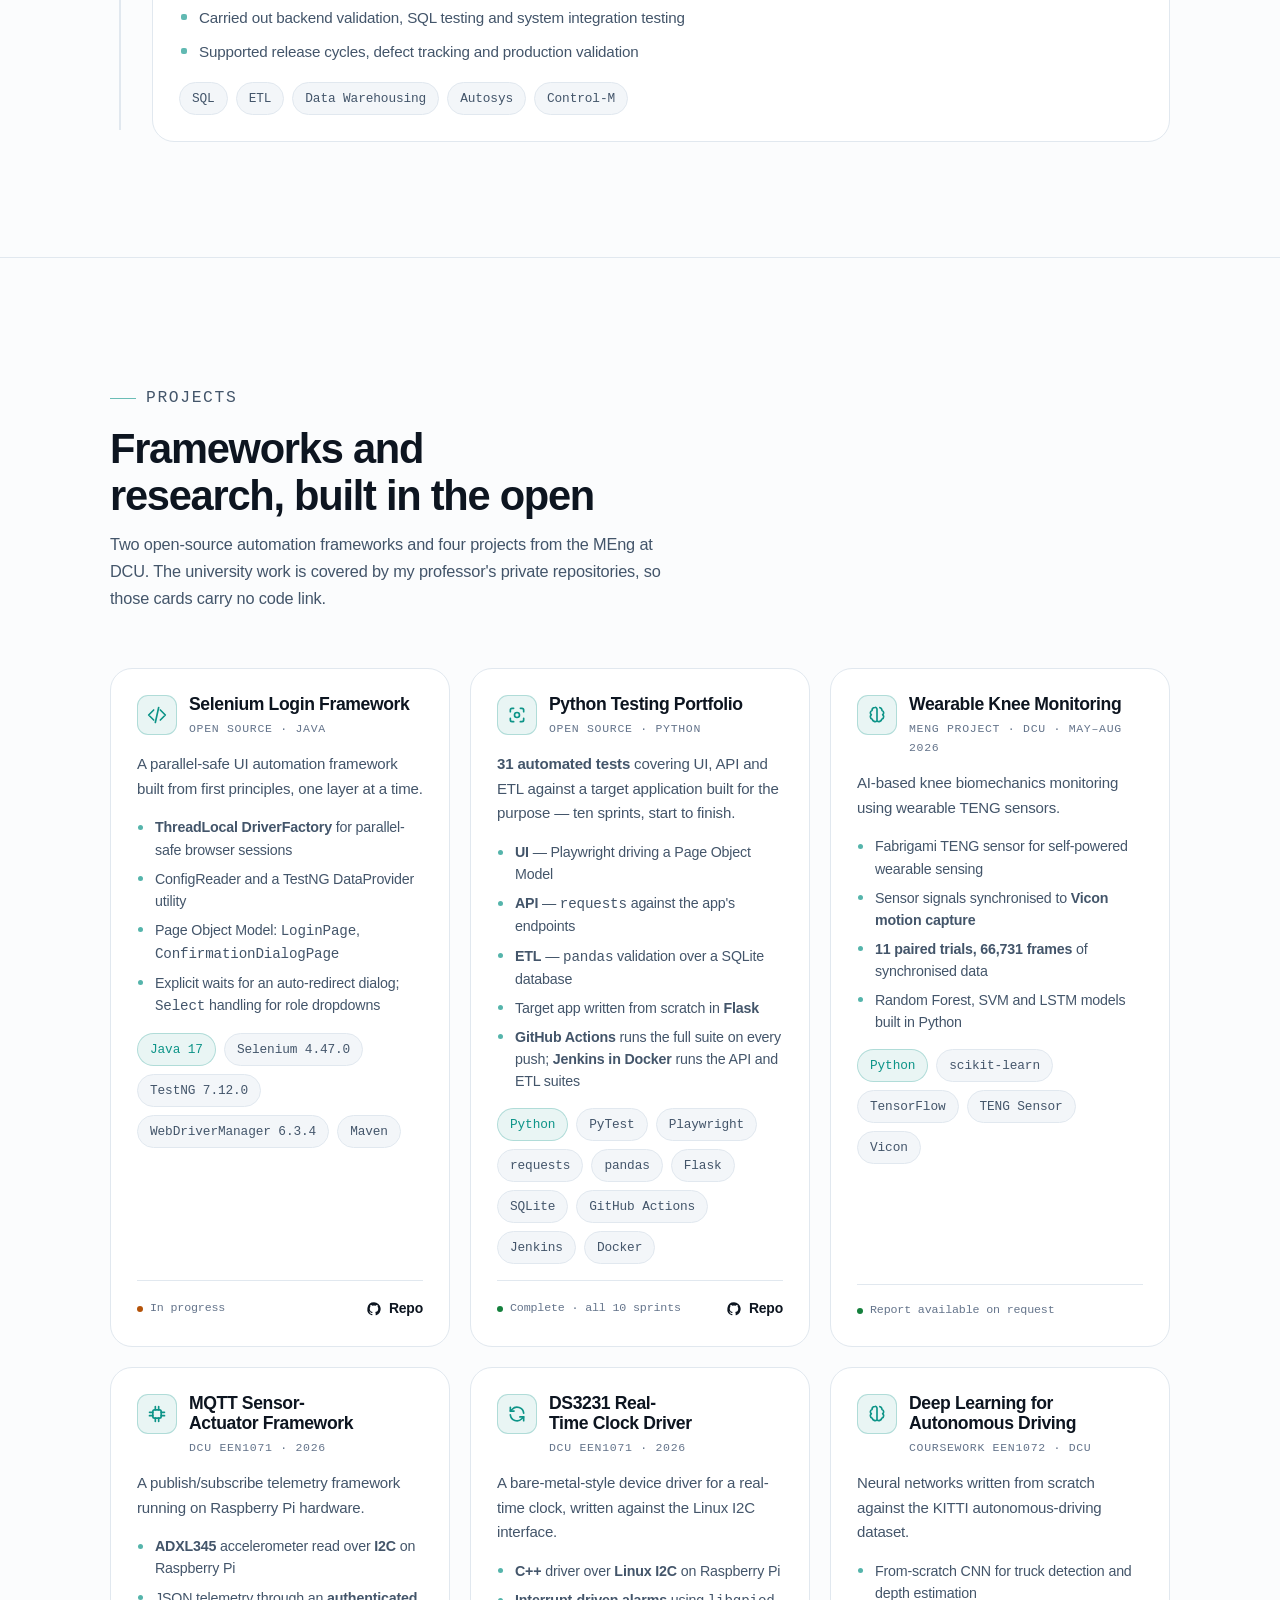
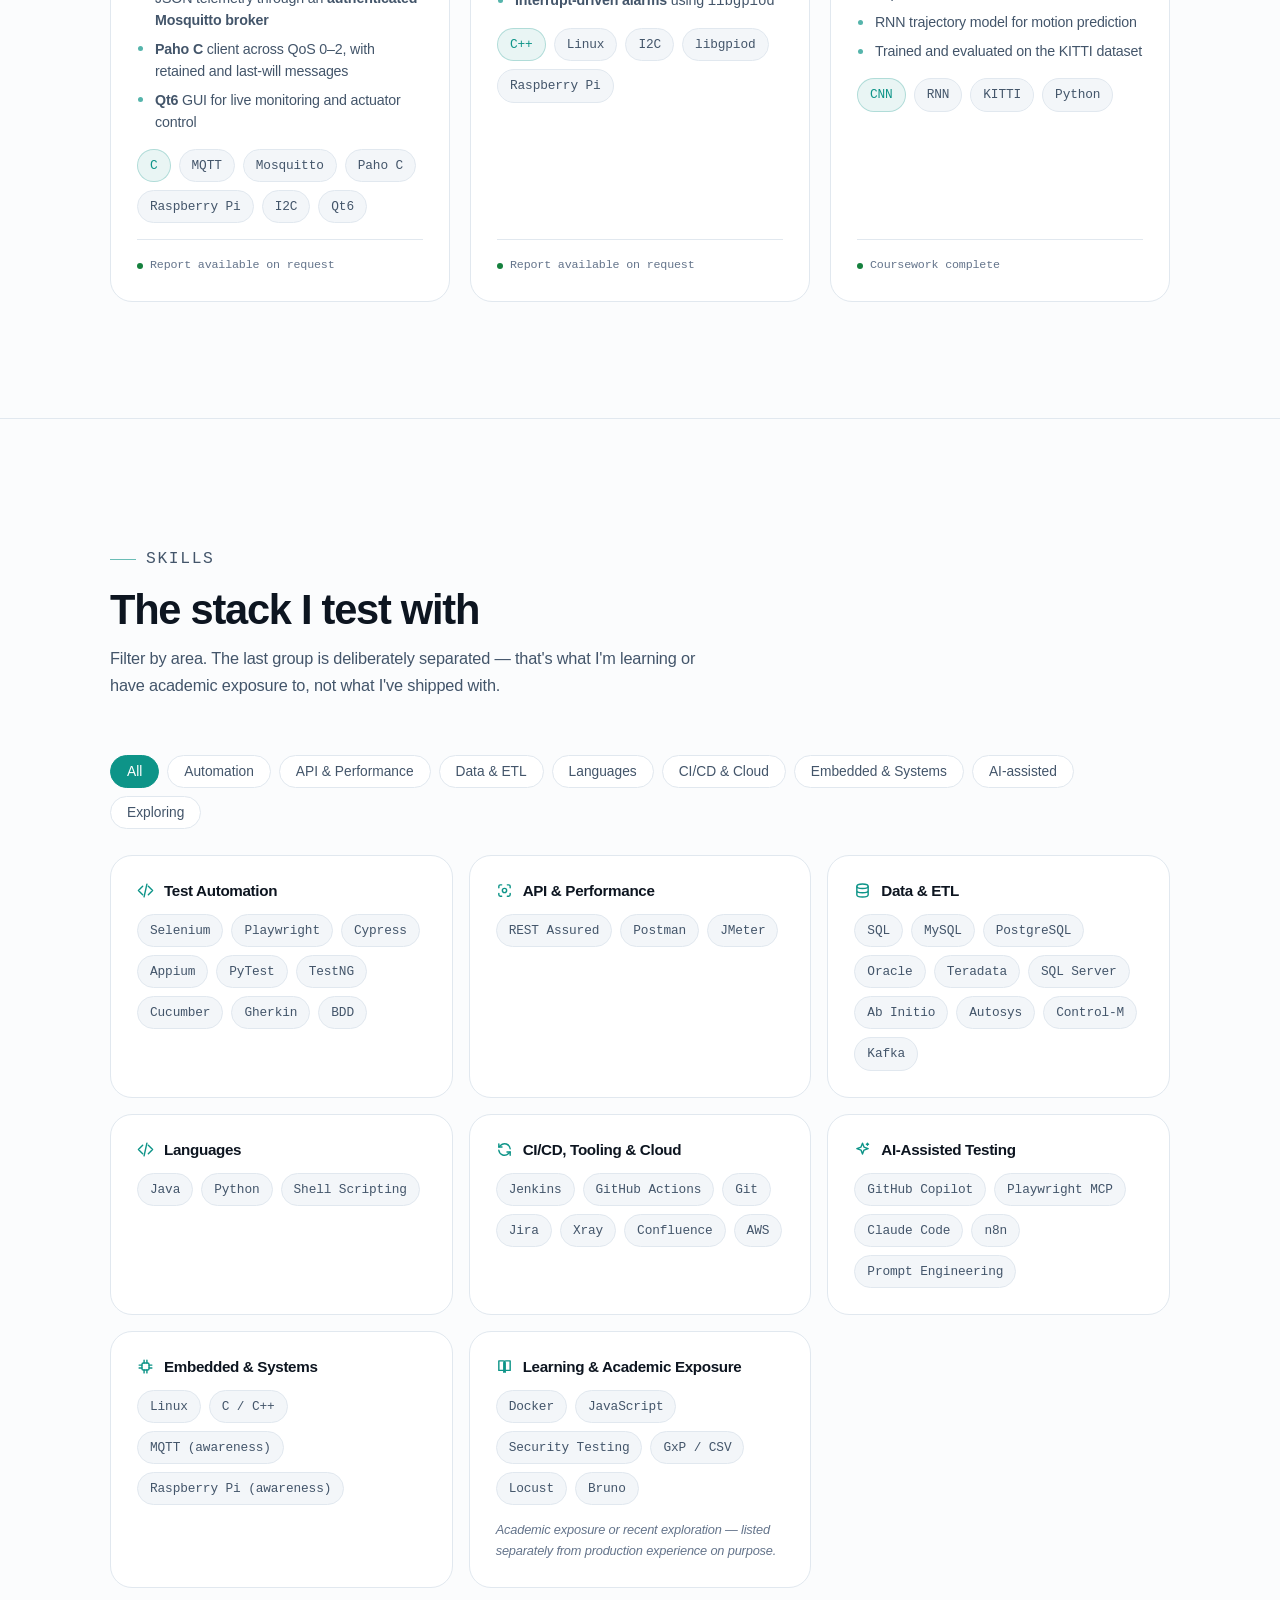
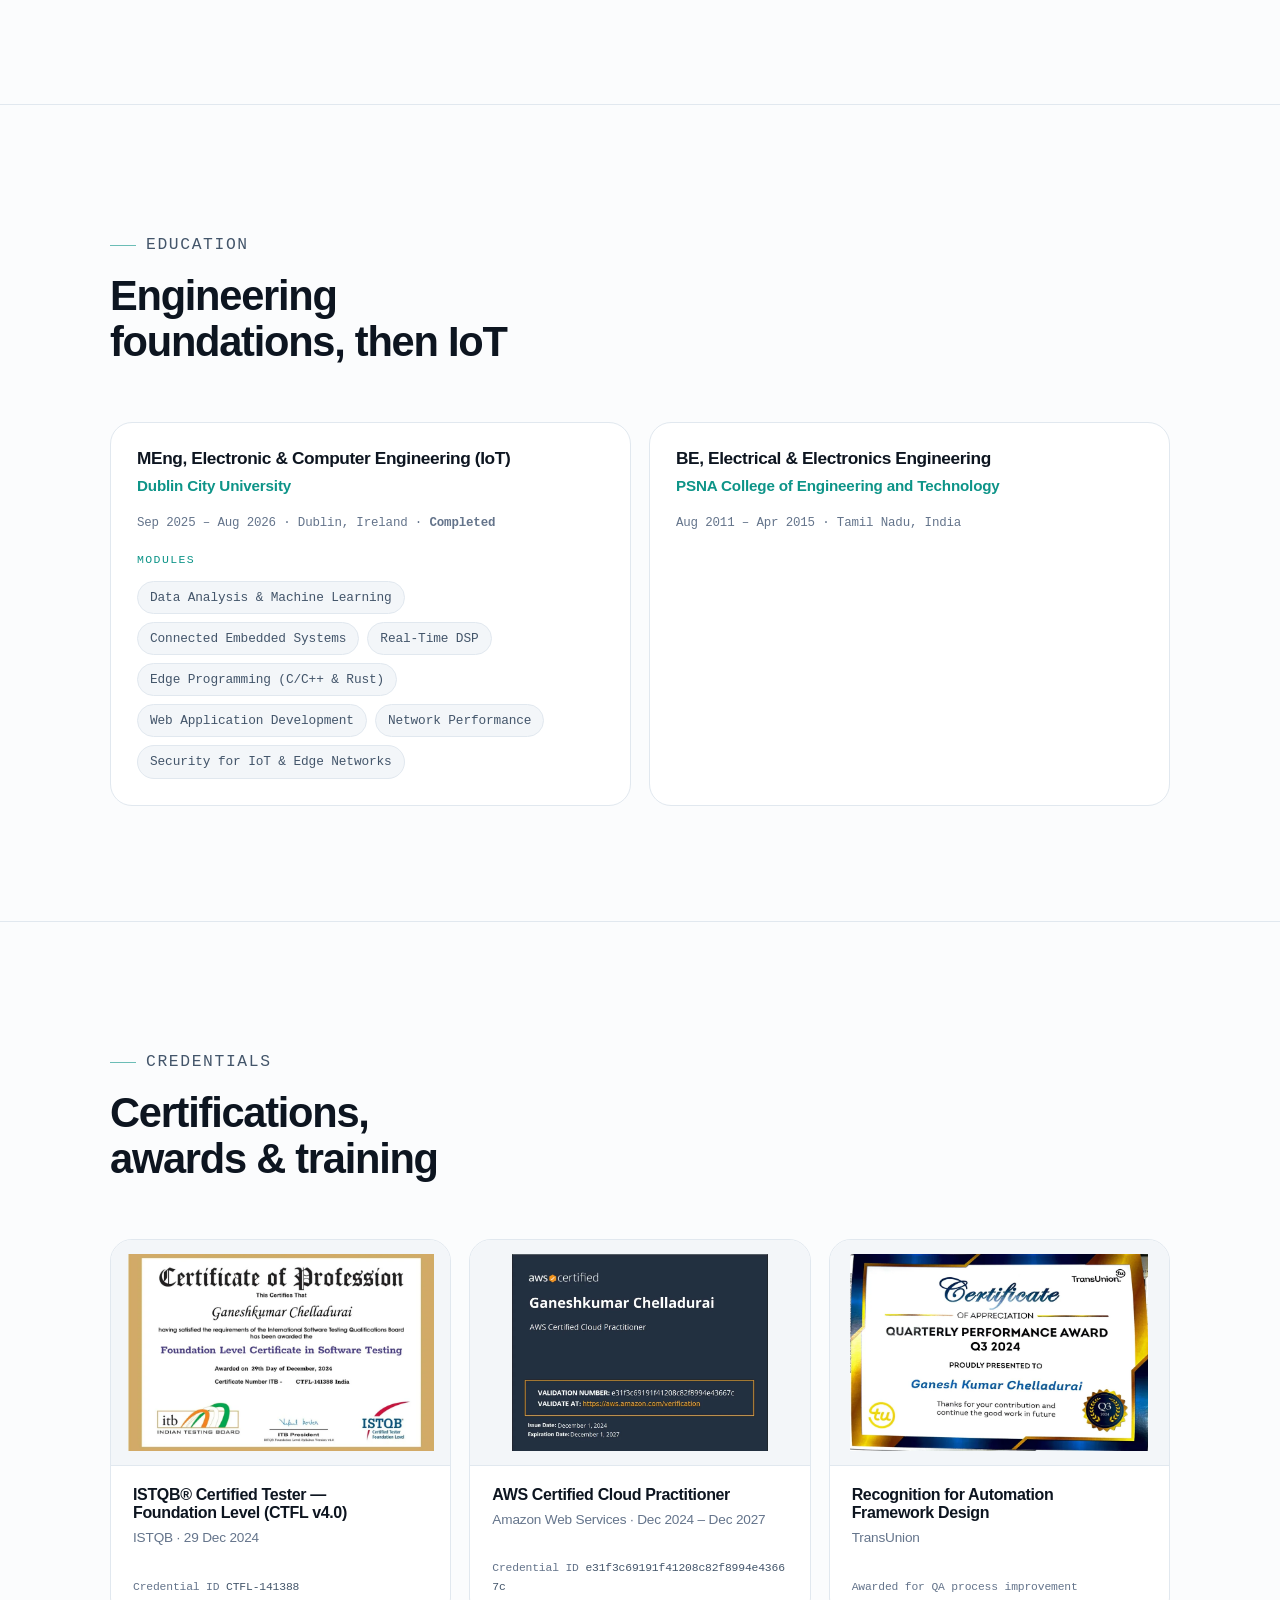
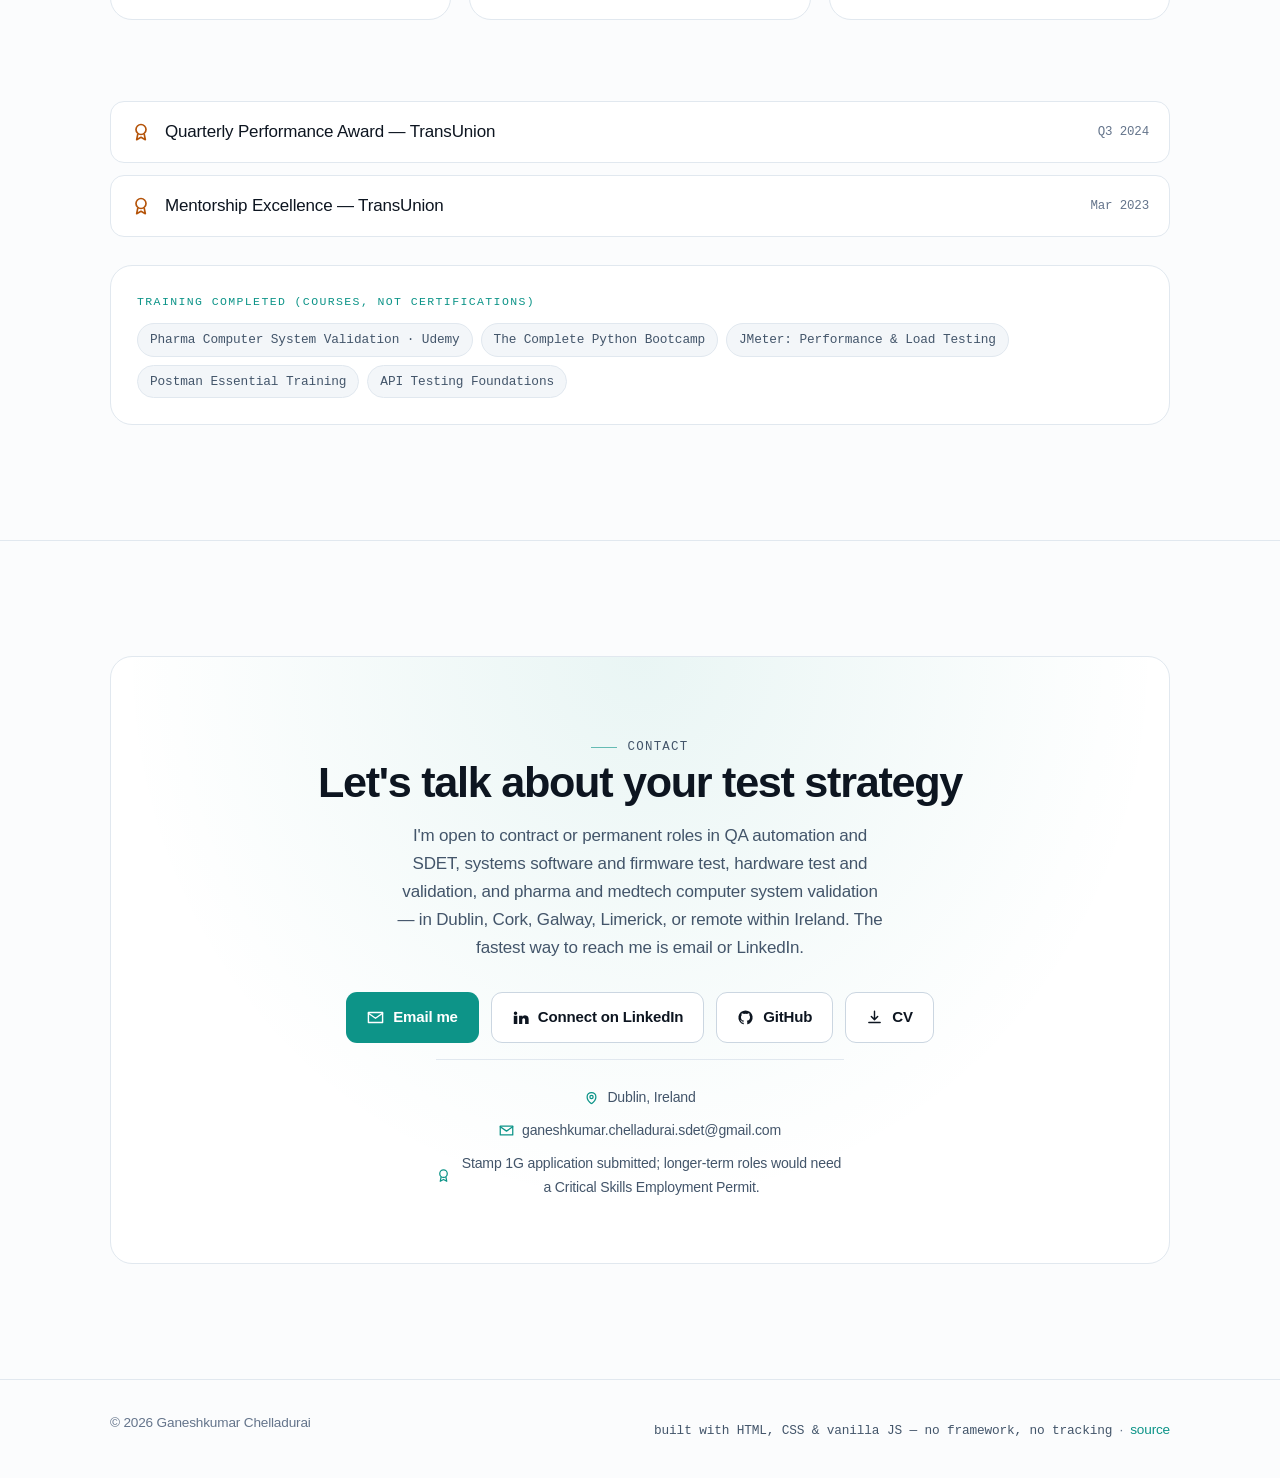
==== commit 261e6a06: "Sync portfolio content with LinkedIn and verified repo state Corrections - MEng (IoT, DCU) marked co" ====
--- a/index.html
+++ b/index.html
@@ -5,7 +5,7 @@
 <meta name="viewport" content="width=device-width, initial-scale=1">
 
 <title>Ganeshkumar Chelladurai — Senior SDET &amp; QA Automation Engineer</title>
-<meta name="description" content="Senior SDET with 9+ years building test automation across UI, API, performance and ETL. Selenium, Playwright, REST Assured, JMeter, Jenkins. Based in Dublin, Ireland.">
+<meta name="description" content="Senior SDET in Dublin with around 10 years in test automation, open to contract or permanent roles in QA automation and SDET, systems software and firmware test, hardware test and validation, and pharma and medtech computer system validation. Dublin, Cork, Galway, Limerick or remote within Ireland.">
 <meta name="author" content="Ganeshkumar Chelladurai">
 <meta name="theme-color" content="#080B11" media="(prefers-color-scheme: dark)">
 <meta name="theme-color" content="#FBFCFD" media="(prefers-color-scheme: light)">
@@ -14,7 +14,7 @@
 <!-- Open Graph / LinkedIn / Twitter -->
 <meta property="og:type" content="profile">
 <meta property="og:title" content="Ganeshkumar Chelladurai — Senior SDET &amp; QA Automation Engineer">
-<meta property="og:description" content="9+ years building test automation across UI, API, performance and ETL. Dublin, Ireland.">
+<meta property="og:description" content="Senior SDET with around 10 years in test automation. Open to contract or permanent roles in QA automation and SDET, systems and firmware test, hardware validation, and pharma and medtech CSV. Dublin, Cork, Galway, Limerick or remote in Ireland.">
 <meta property="og:url" content="https://ganeshkumar-chelladurai-sdet.github.io/portfolio/">
 <meta property="og:image" content="https://ganeshkumar-chelladurai-sdet.github.io/portfolio/assets/img/og-cover.jpg">
 <meta property="og:image:width" content="1200">
@@ -23,8 +23,8 @@
 <meta property="profile:first_name" content="Ganeshkumar">
 <meta property="profile:last_name" content="Chelladurai">
 <meta name="twitter:card" content="summary_large_image">
-<meta name="twitter:title" content="Ganeshkumar Chelladurai — Senior SDET">
-<meta name="twitter:description" content="9+ years building test automation across UI, API, performance and ETL. Dublin, Ireland.">
+<meta name="twitter:title" content="Ganeshkumar Chelladurai — Senior SDET &amp; QA Automation Engineer">
+<meta name="twitter:description" content="Senior SDET with around 10 years in test automation. Open to contract or permanent roles in QA automation and SDET, systems and firmware test, hardware validation, and pharma and medtech CSV. Dublin, Cork, Galway, Limerick or remote in Ireland.">
 <meta name="twitter:image" content="https://ganeshkumar-chelladurai-sdet.github.io/portfolio/assets/img/og-cover.jpg">
 
 <link rel="icon" href="data:image/svg+xml,%3Csvg xmlns='http://www.w3.org/2000/svg' viewBox='0 0 64 64'%3E%3Crect width='64' height='64' rx='14' fill='%232DD4BF'/%3E%3Ctext x='32' y='43' font-family='monospace' font-size='30' font-weight='700' text-anchor='middle' fill='%23062B28'%3EGC%3C/text%3E%3C/svg%3E">
@@ -70,7 +70,7 @@
   "@type": "Person",
   "name": "Ganeshkumar Chelladurai",
   "jobTitle": "Senior Software Development Engineer in Test",
-  "description": "Senior SDET with 9+ years building test automation across UI, API, performance and ETL.",
+  "description": "Senior SDET with around 10 years in test automation across UI, API, performance and ETL.",
   "email": "mailto:ganeshkumar.chelladurai.sdet@gmail.com",
   "address": { "@type": "PostalAddress", "addressLocality": "Dublin", "addressCountry": "IE" },
   "alumniOf": [
@@ -153,19 +153,26 @@
 
   <div class="container hero-grid">
     <div>
-      <p class="badge reveal"><span class="dot" aria-hidden="true"></span> Open to SDET &amp; QA Automation roles</p>
+      <p class="badge reveal"><span class="dot" aria-hidden="true"></span> Open to contract or permanent roles in Ireland</p>
 
       <h1 class="reveal">Ganeshkumar Chelladurai</h1>
       <p class="hero-role reveal">Senior SDET &middot; QA Automation Engineer</p>
 
       <p class="hero-sub reveal">
-        9+ years building test automation across UI, API, performance and data pipelines —
+        Around 10 years building test automation across UI, API, performance and data pipelines —
         and wiring it all into CI/CD so quality shows up on every commit, not just before release.
       </p>
 
+      <p class="hero-sub reveal" style="margin-top:14px">
+        Open to contract or permanent roles in <strong>QA automation and SDET</strong>,
+        <strong>systems software and firmware test</strong>,
+        <strong>hardware test and validation</strong>, and
+        <strong>pharma and medtech computer system validation</strong>.
+      </p>
+
       <p class="hero-meta reveal">
         <span><svg aria-hidden="true"><use href="#i-pin"/></svg> Dublin, Ireland</span>
-        <span><svg aria-hidden="true"><use href="#i-cap"/></svg> MEng IoT, Dublin City University</span>
+        <span><svg aria-hidden="true"><use href="#i-cap"/></svg> MEng IoT (completed 2026), Dublin City University</span>
         <span><svg aria-hidden="true"><use href="#i-award"/></svg> ISTQB CTFL &middot; AWS CCP</span>
       </p>
 
@@ -173,7 +180,7 @@
         <a class="btn btn-primary" href="#projects">
           View my work <svg aria-hidden="true"><use href="#i-arrow"/></svg>
         </a>
-        <a class="btn btn-ghost" href="./public/Resume.pdf" download>
+        <a class="btn btn-ghost" href="./public/Resume_Senior-SDET_General.pdf" download>
           <svg aria-hidden="true"><use href="#i-download"/></svg> Download CV
         </a>
         <a class="btn btn-ghost" href="https://www.linkedin.com/in/ganeshkumar-chelladurai-sdet/" target="_blank" rel="noopener noreferrer">
@@ -185,7 +192,7 @@
       </div>
     </div>
 
-    <div class="terminal reveal" role="img" aria-label="Simulated terminal showing a regression suite of six tests passing in 6.65 seconds, with coverage up 30 percent, manual effort down 50 percent and release cycle time down 20 percent.">
+    <div class="terminal reveal" role="img" aria-label="Simulated terminal showing a regression suite of six tests passing in 6.65 seconds, summarising approximately 30 percent higher regression coverage, approximately 50 percent less manual testing effort and approximately 20 percent faster release cycles.">
       <div class="terminal-bar" aria-hidden="true">
         <i></i><i></i><i></i>
         <span class="terminal-title">regression-suite — zsh</span>
@@ -201,19 +208,19 @@
   <div class="container">
     <div class="stats reveal">
       <div class="stat">
-        <div class="stat-num"><span data-count="9">9</span><sup>+</sup></div>
+        <div class="stat-num"><span data-count="10" data-prefix="~">~10</span></div>
         <div class="stat-label">Years in QA &amp; test automation</div>
       </div>
       <div class="stat">
-        <div class="stat-num"><span data-count="30" data-suffix="%">30%</span></div>
+        <div class="stat-num"><span data-count="30" data-prefix="~" data-suffix="%">~30%</span></div>
         <div class="stat-label">Higher regression coverage</div>
       </div>
       <div class="stat">
-        <div class="stat-num"><span data-count="50" data-suffix="%">50%</span></div>
+        <div class="stat-num"><span data-count="50" data-prefix="~" data-suffix="%">~50%</span></div>
         <div class="stat-label">Less manual testing effort</div>
       </div>
       <div class="stat">
-        <div class="stat-num"><span data-count="20" data-suffix="%">20%</span></div>
+        <div class="stat-num"><span data-count="20" data-prefix="~" data-suffix="%">~20%</span></div>
         <div class="stat-label">Faster release cycles</div>
       </div>
     </div>
@@ -231,15 +238,16 @@
     <div class="about-grid">
       <div class="about-prose reveal">
         <p>
-          I'm a <strong>Senior SDET with 9+ years</strong> building test automation across UI, API,
+          I'm a <strong>Senior SDET with around 10 years</strong> building test automation across UI, API,
           performance and data pipelines. At <strong>TransUnion</strong> I designed automation frameworks
           for UI, API and ETL testing, integrated them into Jenkins CI/CD, and led a small team of engineers.
         </p>
         <p>
-          I've just completed an <strong>MEng in Electronic &amp; Computer Engineering (IoT)</strong> at
-          Dublin City University, with a dissertation on AI-based preventive knee monitoring using
-          wearable sensors. Alongside it I build open-source test frameworks in Java/Selenium and
-          Python/PyTest.
+          I hold an <strong>MEng in Electronic &amp; Computer Engineering (IoT)</strong> from
+          Dublin City University, completed in August 2026, with a final project on wearable knee
+          biomechanics monitoring. Alongside it I built a
+          <strong>complete Python testing portfolio</strong> — 31 UI, API and ETL tests running in
+          GitHub Actions and Jenkins — and an open-source Selenium framework in Java.
         </p>
         <p>
           Day to day I lean on <strong>GitHub Copilot with Playwright MCP, Claude Code and n8n</strong>
@@ -262,8 +270,8 @@
           <p class="aside-label">Currently</p>
           <ul class="aside-list">
             <li>Building a Selenium framework in public on GitHub</li>
-            <li>Extending the Python + PyTest testing portfolio</li>
-            <li>Open to roles across Ireland, on-site or remote</li>
+            <li>Open to contract and permanent work across Ireland</li>
+            <li>Exploring systems, firmware and hardware test roles</li>
           </ul>
         </div>
       </div>
@@ -290,8 +298,8 @@
           <p class="tl-org">TransUnion</p>
           <p class="tl-where">Chennai, India &middot; Agile / Scrum</p>
           <ul class="tl-list">
-            <li>Designed automation frameworks for UI, API and ETL testing, improving regression coverage by <strong>~30%</strong></li>
-            <li>Integrated test suites into Jenkins CI/CD, reducing release cycle time by <strong>~20%</strong></li>
+            <li>Designed automation frameworks for UI, API and ETL testing — <strong>~30% higher regression coverage</strong></li>
+            <li>Integrated test suites into Jenkins CI/CD — <strong>~20% faster release cycles</strong></li>
             <li>Automated web and backend test suites, cutting manual testing effort by <strong>~50%</strong></li>
             <li>Improved ETL validation efficiency by <strong>~25%</strong> using Ab Initio and SQL</li>
             <li>Ran API and database validation with REST Assured, Postman and SQL</li>
@@ -336,7 +344,7 @@
     <div class="section-head reveal">
       <p class="section-num">Projects</p>
       <h2>Frameworks and research, built in the open</h2>
-      <p>Two open-source automation frameworks and two academic projects from the MEng at DCU.</p>
+      <p>Two open-source automation frameworks and four projects from the MEng at DCU. The university work is covered by my professor's private repositories, so those cards carry no code link.</p>
     </div>
 
     <div class="projects">
@@ -355,13 +363,12 @@
           <li>Page Object Model: <code>LoginPage</code>, <code>ConfirmationDialogPage</code></li>
           <li>Explicit waits for an auto-redirect dialog; <code>Select</code> handling for role dropdowns</li>
         </ul>
-        <div class="progress" aria-hidden="true"><i data-pct="60"></i></div>
         <div class="chip-row" style="margin-bottom:16px">
-          <span class="chip chip-accent">Java 21</span><span class="chip">Selenium 4.47</span>
-          <span class="chip">TestNG 7.12</span><span class="chip">WebDriverManager 6.3.4</span><span class="chip">Maven</span>
+          <span class="chip chip-accent">Java 17</span><span class="chip">Selenium 4.47.0</span>
+          <span class="chip">TestNG 7.12.0</span><span class="chip">WebDriverManager 6.3.4</span><span class="chip">Maven</span>
         </div>
         <div class="project-foot">
-          <span class="status">Parts 6 / 10 &middot; WaitUtils next</span>
+          <span class="status">In progress</span>
           <a class="project-link" href="https://github.com/ganeshkumar-chelladurai-sdet/SeleniumLoginFramework" target="_blank" rel="noopener noreferrer">
             <svg aria-hidden="true"><use href="#i-github"/></svg> Repo
           </a>
@@ -376,22 +383,49 @@
             <span class="project-kind">Open source &middot; Python</span>
           </div>
         </div>
-        <p>UI, API and ETL/data-pipeline testing in one repo, built out across five sprints using nothing but Python and PyTest.</p>
+        <p><strong>31 automated tests</strong> covering UI, API and ETL against a target application
+        built for the purpose — ten sprints, start to finish.</p>
         <ul class="project-points">
-          <li>Sprint 1 — Setup and project scaffolding</li>
-          <li>Sprint 2 — UI testing</li>
-          <li>Sprint 3 — API testing</li>
-          <li>Sprint 4 — ETL / data pipeline validation</li>
-          <li>Sprint 5 — Integration</li>
+          <li><strong>UI</strong> — Playwright driving a Page Object Model</li>
+          <li><strong>API</strong> — <code>requests</code> against the app's endpoints</li>
+          <li><strong>ETL</strong> — <code>pandas</code> validation over a SQLite database</li>
+          <li>Target app written from scratch in <strong>Flask</strong></li>
+          <li><strong>GitHub Actions</strong> runs the full suite on every push; <strong>Jenkins in Docker</strong> runs the API and ETL suites</li>
         </ul>
         <div class="chip-row" style="margin-bottom:16px">
-          <span class="chip chip-accent">Python</span><span class="chip">PyTest</span>
+          <span class="chip chip-accent">Python</span><span class="chip">PyTest</span><span class="chip">Playwright</span>
+          <span class="chip">requests</span><span class="chip">pandas</span><span class="chip">Flask</span>
+          <span class="chip">SQLite</span><span class="chip">GitHub Actions</span><span class="chip">Jenkins</span><span class="chip">Docker</span>
         </div>
         <div class="project-foot">
-          <span class="status">Public &middot; build in progress</span>
+          <span class="status is-live">Complete &middot; all 10 sprints</span>
           <a class="project-link" href="https://github.com/ganeshkumar-chelladurai-sdet/python-testing-portfolio" target="_blank" rel="noopener noreferrer">
             <svg aria-hidden="true"><use href="#i-github"/></svg> Repo
           </a>
+        </div>
+      </article>
+
+      <article class="card project reveal">
+        <div class="project-top">
+          <span class="project-icon" aria-hidden="true"><svg><use href="#i-brain"/></svg></span>
+          <div>
+            <h3>Wearable Knee Monitoring</h3>
+            <span class="project-kind">MEng project &middot; DCU &middot; May&ndash;Aug 2026</span>
+          </div>
+        </div>
+        <p>AI-based knee biomechanics monitoring using wearable TENG sensors.</p>
+        <ul class="project-points">
+          <li>Fabrigami TENG sensor for self-powered wearable sensing</li>
+          <li>Sensor signals synchronised to <strong>Vicon motion capture</strong></li>
+          <li><strong>11 paired trials, 66,731 frames</strong> of synchronised data</li>
+          <li>Random Forest, SVM and LSTM models built in Python</li>
+        </ul>
+        <div class="chip-row" style="margin-bottom:16px">
+          <span class="chip chip-accent">Python</span><span class="chip">scikit-learn</span>
+          <span class="chip">TensorFlow</span><span class="chip">TENG Sensor</span><span class="chip">Vicon</span>
+        </div>
+        <div class="project-foot">
+          <span class="status is-live">Report available on request</span>
         </div>
       </article>
 
@@ -399,22 +433,45 @@
         <div class="project-top">
           <span class="project-icon" aria-hidden="true"><svg><use href="#i-chip"/></svg></span>
           <div>
-            <h3>AI-Based Preventive Knee Monitoring</h3>
-            <span class="project-kind">MEng dissertation &middot; DCU</span>
-          </div>
-        </div>
-        <p>Wearable-sensor research into catching knee problems before they become injuries.</p>
+            <h3>MQTT Sensor-Actuator Framework</h3>
+            <span class="project-kind">DCU EEN1071 &middot; 2026</span>
+          </div>
+        </div>
+        <p>A publish/subscribe telemetry framework running on Raspberry Pi hardware.</p>
         <ul class="project-points">
-          <li>Fabrigami TENG sensor for self-powered wearable sensing</li>
-          <li>AI/ML biomechanics pipeline over the captured signal</li>
-          <li>Aimed at preventive rather than reactive monitoring</li>
+          <li><strong>ADXL345</strong> accelerometer read over <strong>I2C</strong> on Raspberry Pi</li>
+          <li>JSON telemetry through an <strong>authenticated Mosquitto broker</strong></li>
+          <li><strong>Paho C</strong> client across QoS 0&ndash;2, with retained and last-will messages</li>
+          <li><strong>Qt6</strong> GUI for live monitoring and actuator control</li>
         </ul>
         <div class="chip-row" style="margin-bottom:16px">
-          <span class="chip chip-accent">Wearables</span><span class="chip">TENG Sensor</span>
-          <span class="chip">Machine Learning</span><span class="chip">Biomechanics</span>
+          <span class="chip chip-accent">C</span><span class="chip">MQTT</span><span class="chip">Mosquitto</span>
+          <span class="chip">Paho C</span><span class="chip">Raspberry Pi</span><span class="chip">I2C</span><span class="chip">Qt6</span>
         </div>
         <div class="project-foot">
-          <span class="status is-live">Dissertation complete</span>
+          <span class="status is-live">Report available on request</span>
+        </div>
+      </article>
+
+      <article class="card project reveal">
+        <div class="project-top">
+          <span class="project-icon" aria-hidden="true"><svg><use href="#i-cicd"/></svg></span>
+          <div>
+            <h3>DS3231 Real-Time Clock Driver</h3>
+            <span class="project-kind">DCU EEN1071 &middot; 2026</span>
+          </div>
+        </div>
+        <p>A bare-metal-style device driver for a real-time clock, written against the Linux I2C interface.</p>
+        <ul class="project-points">
+          <li><strong>C++</strong> driver over <strong>Linux I2C</strong> on Raspberry Pi</li>
+          <li><strong>Interrupt-driven alarms</strong> using <code>libgpiod</code></li>
+        </ul>
+        <div class="chip-row" style="margin-bottom:16px">
+          <span class="chip chip-accent">C++</span><span class="chip">Linux</span>
+          <span class="chip">I2C</span><span class="chip">libgpiod</span><span class="chip">Raspberry Pi</span>
+        </div>
+        <div class="project-foot">
+          <span class="status is-live">Report available on request</span>
         </div>
       </article>
 
@@ -460,6 +517,7 @@
       <button class="filter-btn" type="button" data-filter="data" aria-pressed="false">Data &amp; ETL</button>
       <button class="filter-btn" type="button" data-filter="lang" aria-pressed="false">Languages</button>
       <button class="filter-btn" type="button" data-filter="cicd" aria-pressed="false">CI/CD &amp; Cloud</button>
+      <button class="filter-btn" type="button" data-filter="embedded" aria-pressed="false">Embedded &amp; Systems</button>
       <button class="filter-btn" type="button" data-filter="ai" aria-pressed="false">AI-assisted</button>
       <button class="filter-btn" type="button" data-filter="learning" aria-pressed="false">Exploring</button>
     </div>
@@ -469,8 +527,8 @@
         <h3><svg aria-hidden="true"><use href="#i-code"/></svg> Test Automation</h3>
         <div class="chip-row">
           <span class="chip">Selenium</span><span class="chip">Playwright</span><span class="chip">Cypress</span>
-          <span class="chip">Appium</span><span class="chip">TestNG</span><span class="chip">Cucumber</span>
-          <span class="chip">Gherkin</span><span class="chip">BDD</span>
+          <span class="chip">Appium</span><span class="chip">PyTest</span><span class="chip">TestNG</span>
+          <span class="chip">Cucumber</span><span class="chip">Gherkin</span><span class="chip">BDD</span>
         </div>
       </div>
 
@@ -515,11 +573,18 @@
         </div>
       </div>
 
+      <div class="card skill-group reveal" data-cat="embedded">
+        <h3><svg aria-hidden="true"><use href="#i-chip"/></svg> Embedded &amp; Systems</h3>
+        <div class="chip-row">
+          <span class="chip">Linux</span><span class="chip">C / C++</span>
+          <span class="chip">MQTT (awareness)</span><span class="chip">Raspberry Pi (awareness)</span>
+        </div>
+      </div>
+
       <div class="card skill-group reveal" data-cat="learning">
         <h3><svg aria-hidden="true"><use href="#i-book"/></svg> Learning &amp; Academic Exposure</h3>
         <div class="chip-row">
-          <span class="chip">PyTest</span><span class="chip">Docker</span><span class="chip">JavaScript</span>
-          <span class="chip">C / C++</span><span class="chip">MQTT</span><span class="chip">IoT &amp; Embedded</span>
+          <span class="chip">Docker</span><span class="chip">JavaScript</span>
           <span class="chip">Security Testing</span><span class="chip">GxP / CSV</span>
           <span class="chip">Locust</span><span class="chip">Bruno</span>
         </div>
@@ -541,7 +606,7 @@
       <article class="card reveal">
         <h3 class="edu-degree">MEng, Electronic &amp; Computer Engineering (IoT)</h3>
         <p class="edu-school">Dublin City University</p>
-        <p class="edu-when">Sep 2025 &ndash; Aug 2026 &middot; Dublin, Ireland</p>
+        <p class="edu-when">Sep 2025 &ndash; Aug 2026 &middot; Dublin, Ireland &middot; <strong>Completed</strong></p>
         <div class="edu-modules">
           <p class="aside-label">Modules</p>
           <div class="chip-row">
@@ -645,8 +710,10 @@
       <p class="section-num" style="justify-content:center">Contact</p>
       <h2>Let's talk about your test strategy</h2>
       <p>
-        I'm open to full-time SDET and QA Automation roles in Dublin, Cork, Galway and Limerick,
-        or remote within Ireland. The fastest way to reach me is email or LinkedIn.
+        I'm open to contract or permanent roles in QA automation and SDET, systems software and
+        firmware test, hardware test and validation, and pharma and medtech computer system
+        validation — in Dublin, Cork, Galway, Limerick, or remote within Ireland.
+        The fastest way to reach me is email or LinkedIn.
       </p>
 
       <div class="contact-actions">
@@ -659,7 +726,7 @@
         <a class="btn btn-ghost" href="https://github.com/ganeshkumar-chelladurai-sdet" target="_blank" rel="noopener noreferrer">
           <svg aria-hidden="true"><use href="#i-github"/></svg> GitHub
         </a>
-        <a class="btn btn-ghost" href="./public/Resume.pdf" download>
+        <a class="btn btn-ghost" href="./public/Resume_Senior-SDET_General.pdf" download>
           <svg aria-hidden="true"><use href="#i-download"/></svg> CV
         </a>
       </div>
@@ -667,7 +734,7 @@
       <p class="contact-meta">
         <span><svg aria-hidden="true"><use href="#i-pin"/></svg> Dublin, Ireland</span>
         <span><svg aria-hidden="true"><use href="#i-mail"/></svg> ganeshkumar.chelladurai.sdet@gmail.com</span>
-        <span><svg aria-hidden="true"><use href="#i-award"/></svg> Eligible for the Critical Skills Employment Permit</span>
+        <span><svg aria-hidden="true"><use href="#i-award"/></svg> Stamp 1G application submitted; longer-term roles would need a Critical Skills Employment Permit.</span>
       </p>
     </div>
   </div>
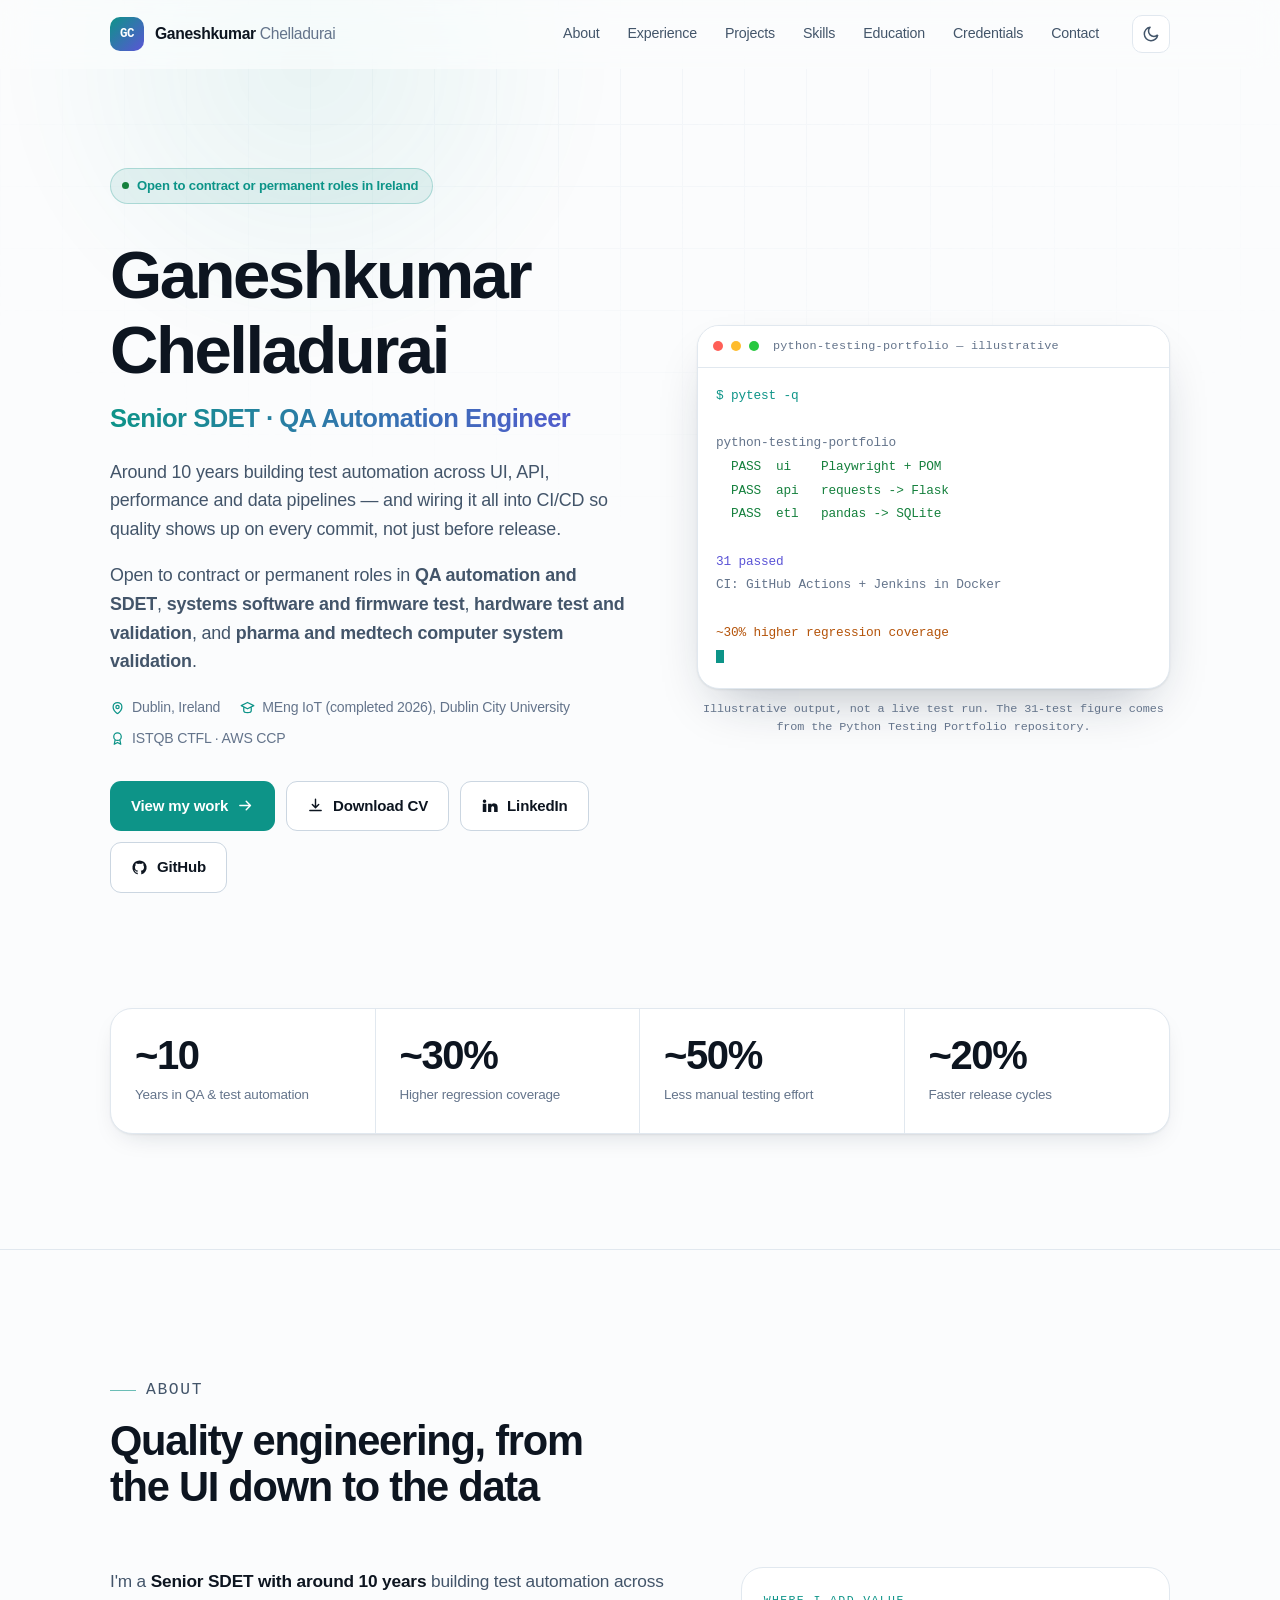
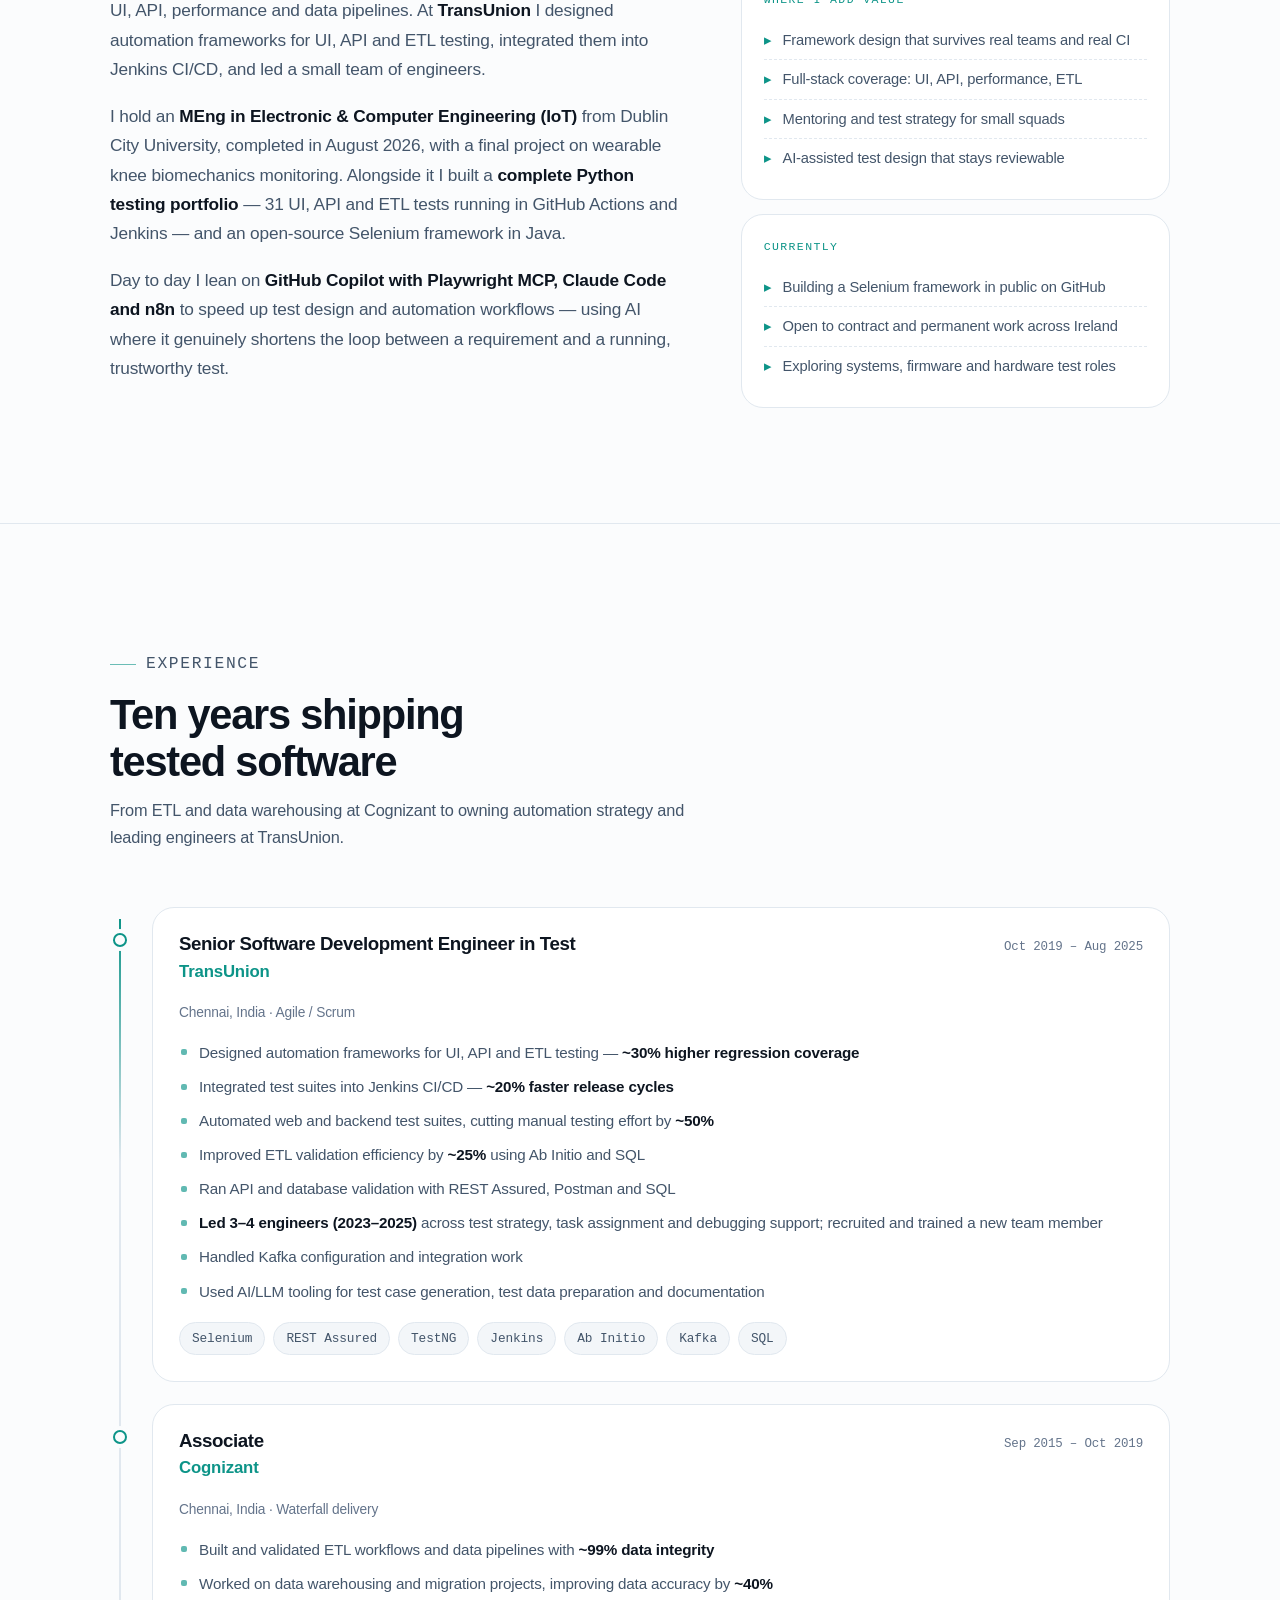
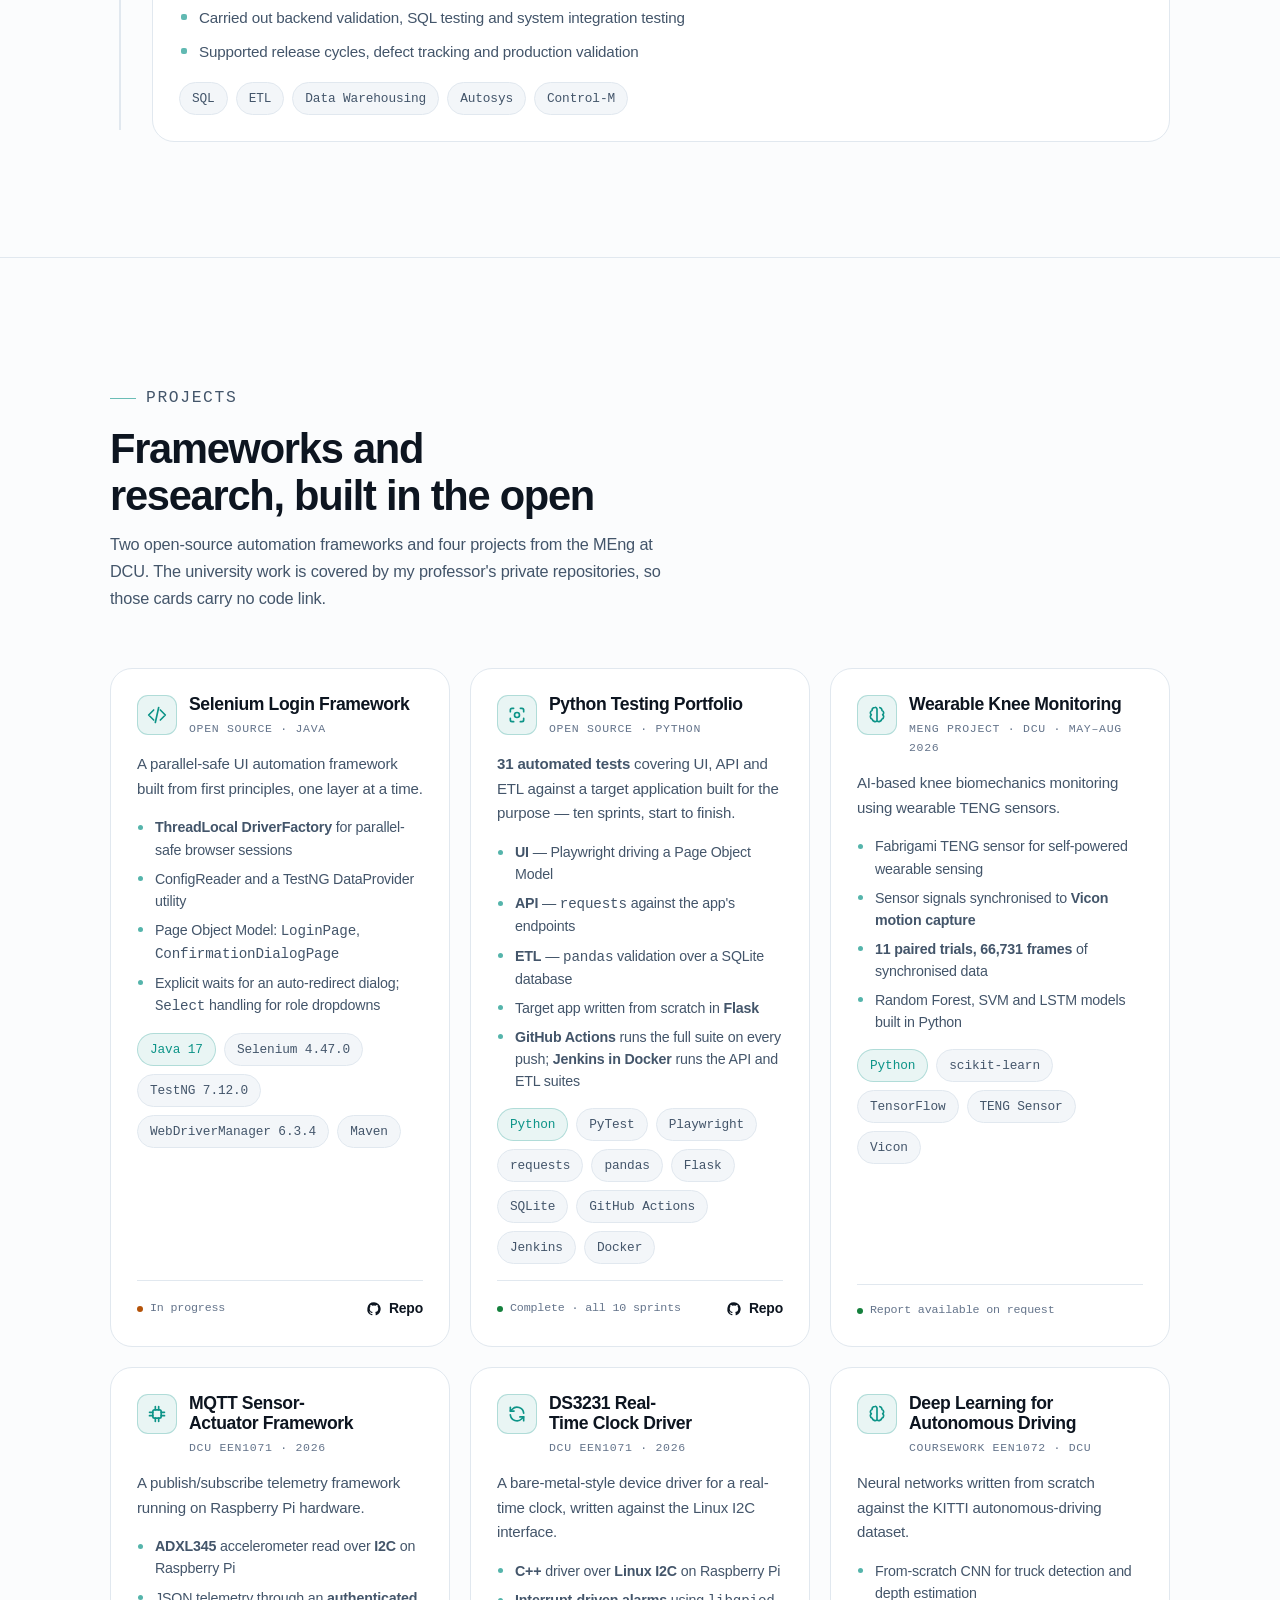
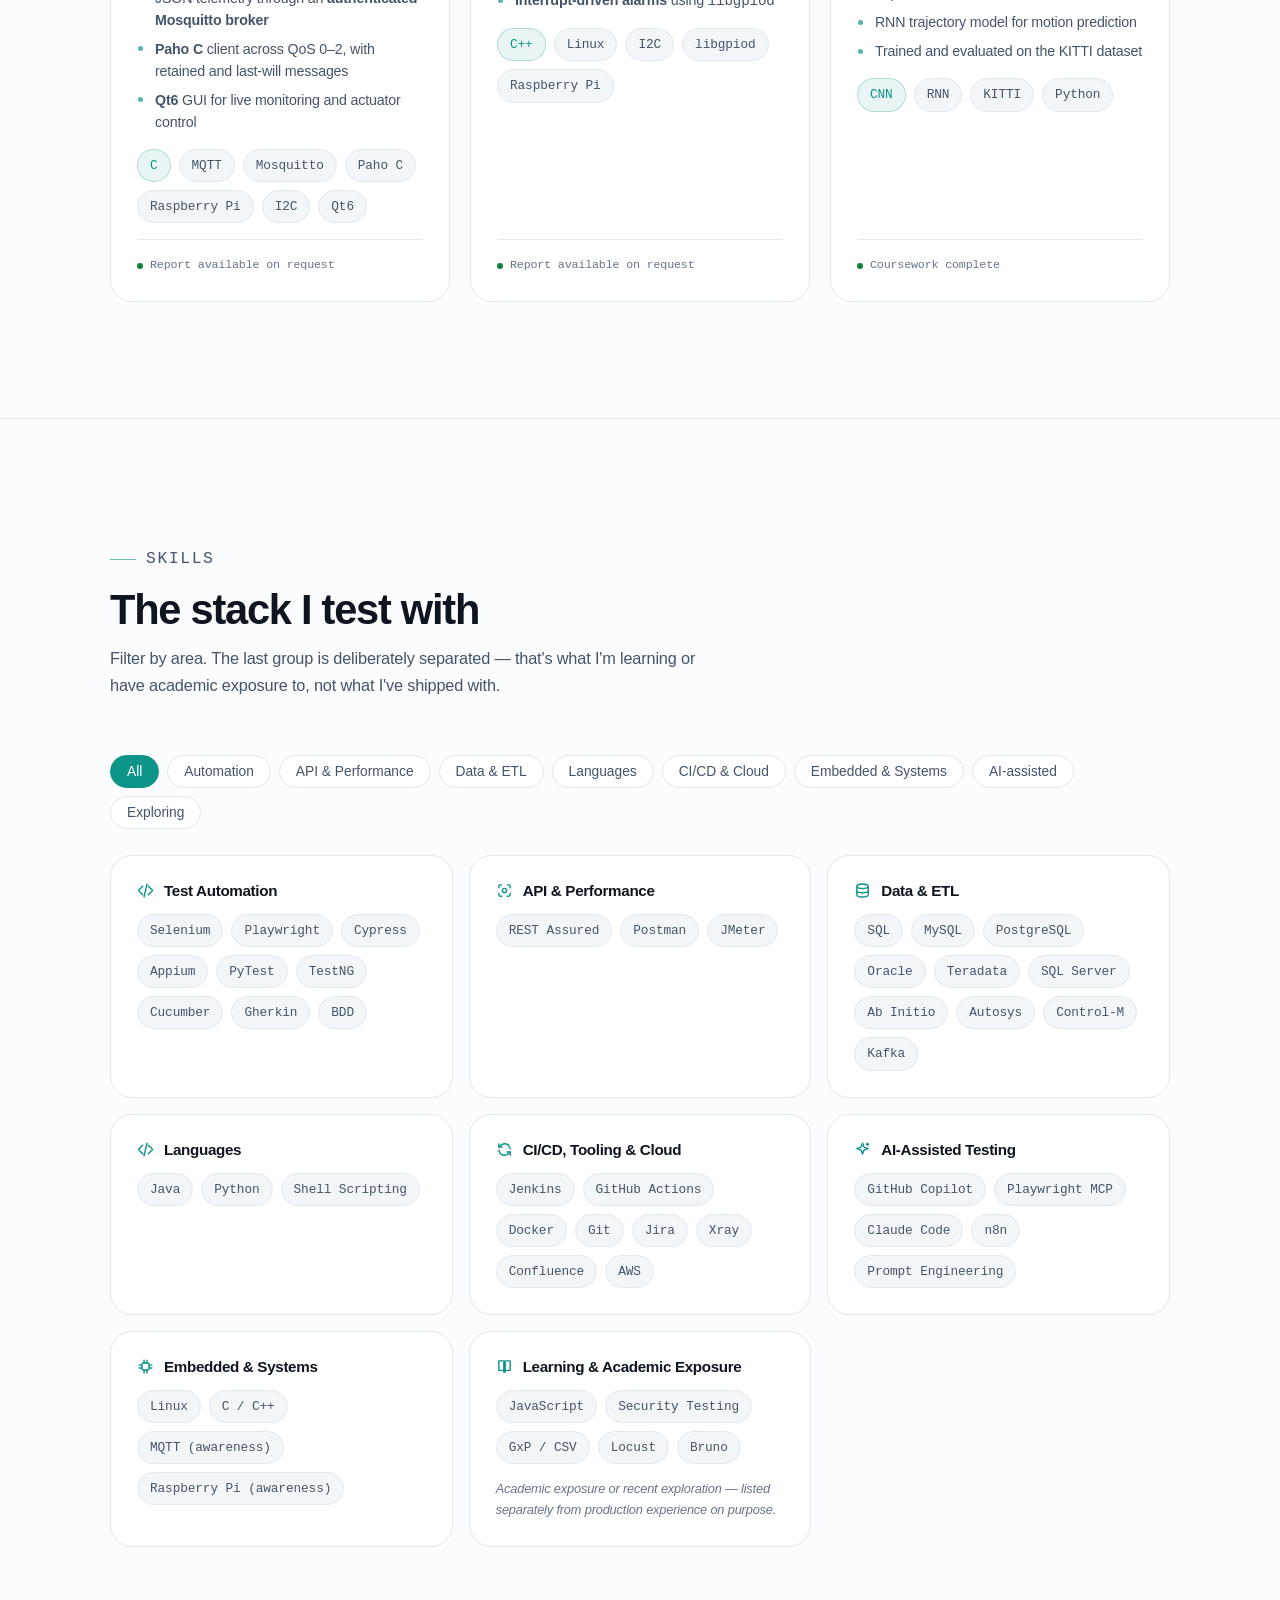
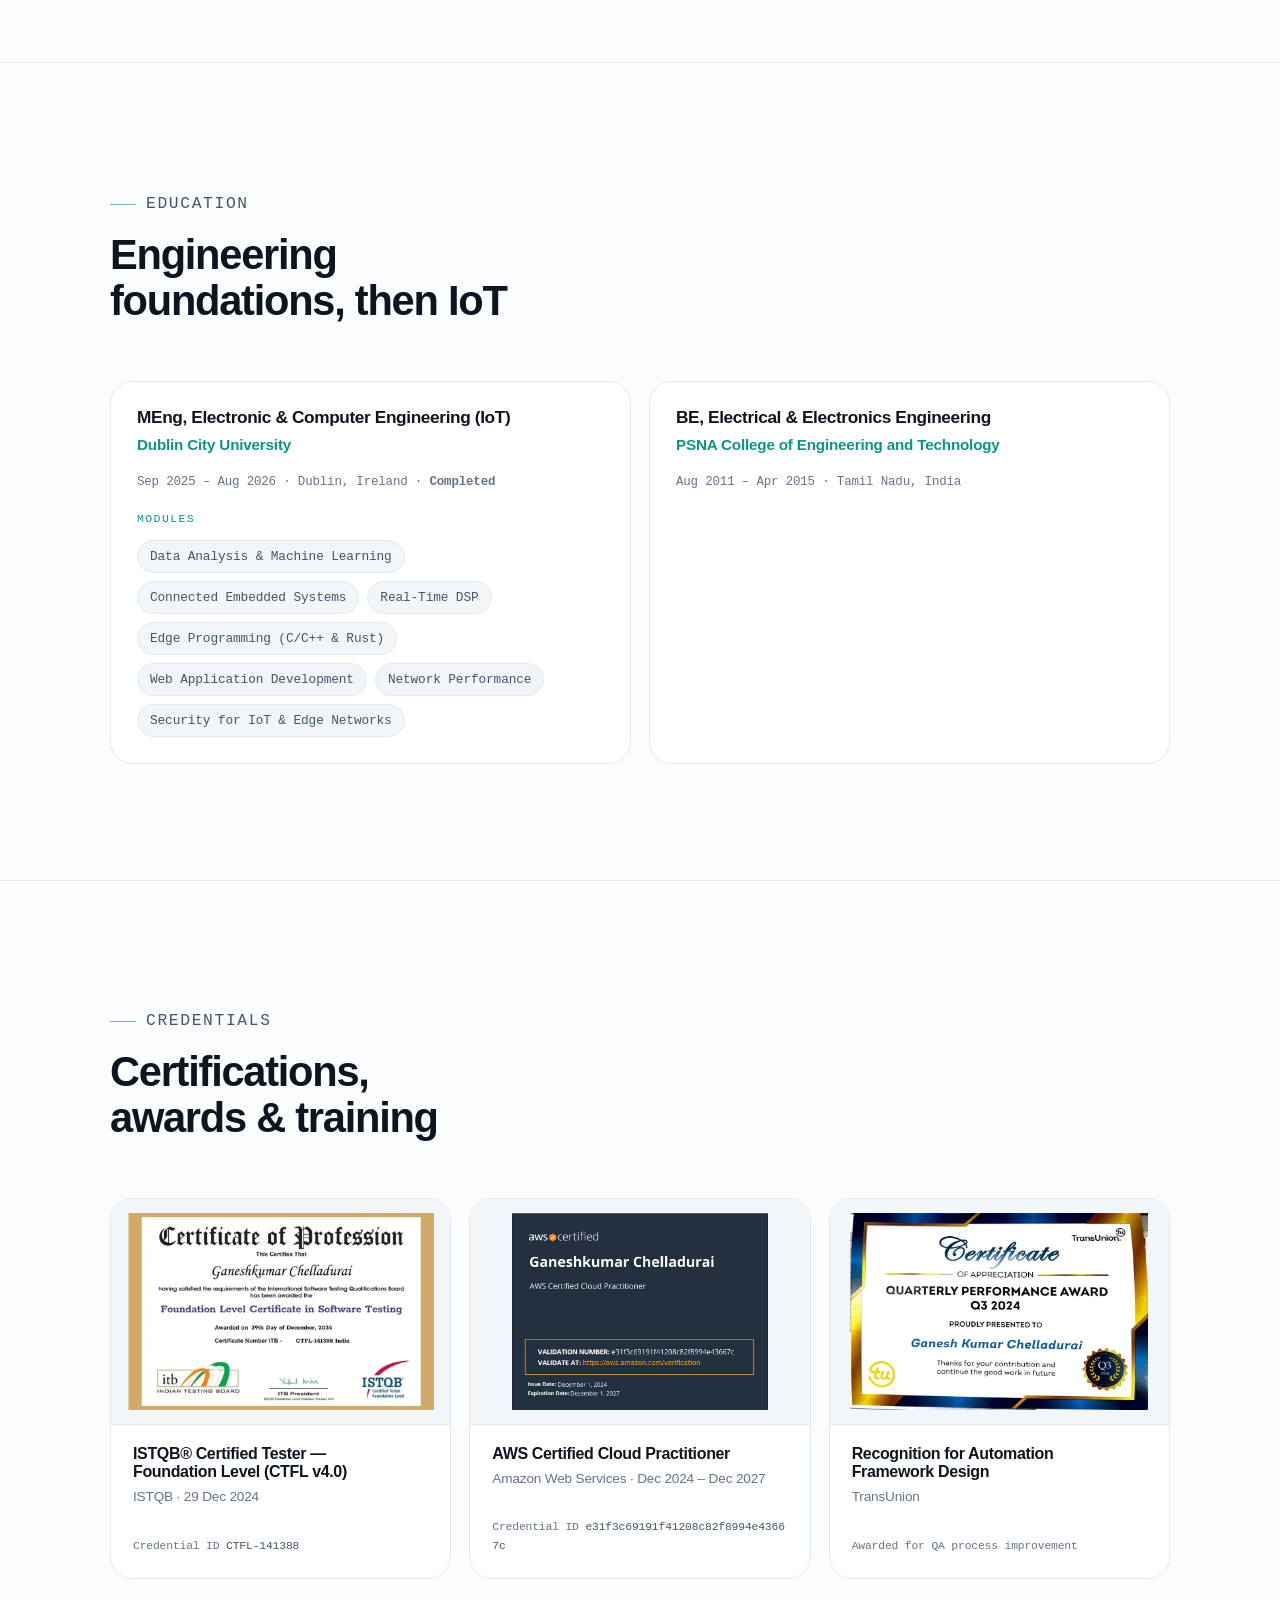
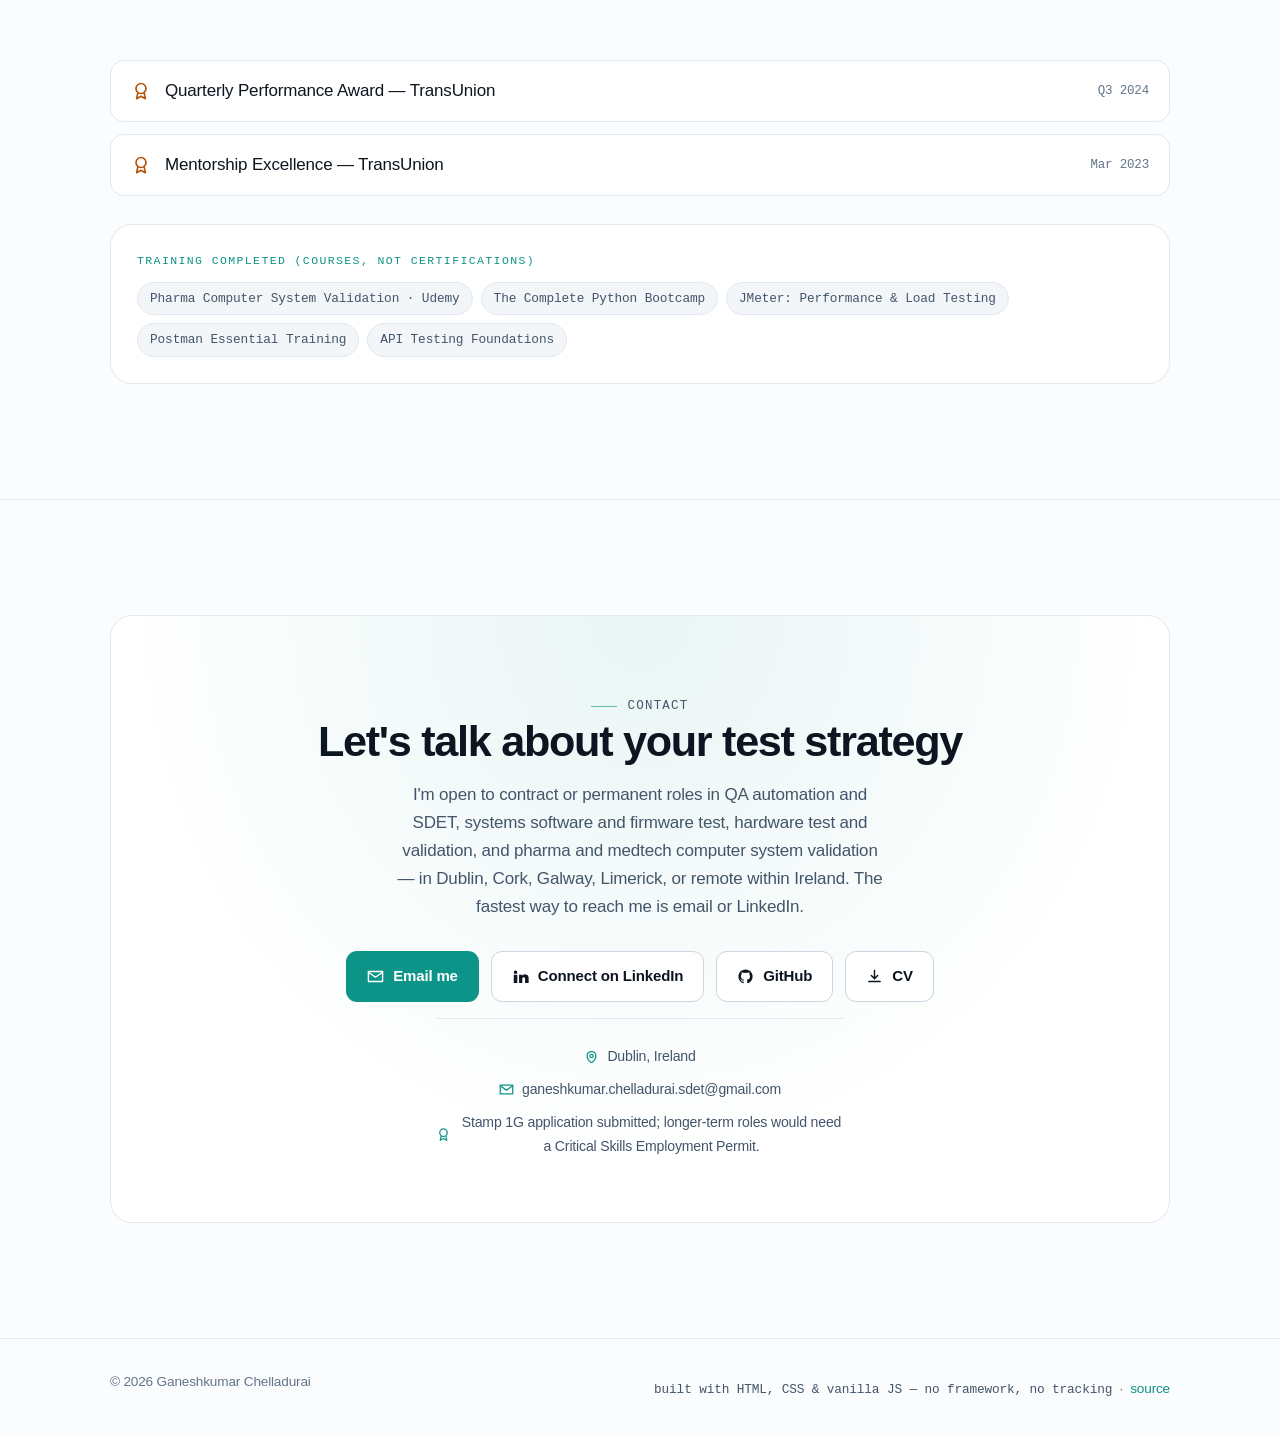
==== commit e6cce6ce: "Correct tenure wording, Docker placement and the terminal graphic - Experience heading reads "Ten ye" ====
--- a/index.html
+++ b/index.html
@@ -192,13 +192,16 @@
       </div>
     </div>
 
-    <div class="terminal reveal" role="img" aria-label="Simulated terminal showing a regression suite of six tests passing in 6.65 seconds, summarising approximately 30 percent higher regression coverage, approximately 50 percent less manual testing effort and approximately 20 percent faster release cycles.">
+    <div class="reveal">
+    <div class="terminal" role="img" aria-label="Illustrative terminal graphic. It shows a pytest run of the Python Testing Portfolio with its UI, API and ETL layers passing, 31 tests in total, running in GitHub Actions and Jenkins in Docker, alongside approximately 30 percent higher regression coverage and approximately 20 percent faster release cycles. It is not the output of a live test run.">
       <div class="terminal-bar" aria-hidden="true">
         <i></i><i></i><i></i>
-        <span class="terminal-title">regression-suite — zsh</span>
+        <span class="terminal-title">python-testing-portfolio — illustrative</span>
       </div>
       <!-- Final state is rendered server-side; main.js replays it as an animation. -->
-      <div class="terminal-body" id="terminal-body" aria-hidden="true"><span class="ln t-prompt">$ mvn -q test -Dsuite=regression</span><span class="ln">&nbsp;</span><span class="ln t-dim">SeleniumLoginFramework :: parallel(4)</span><span class="ln t-pass">  PASS  valid credentials        0.84s</span><span class="ln t-pass">  PASS  invalid password         0.61s</span><span class="ln t-pass">  PASS  auto-redirect dialog     1.12s</span><span class="ln t-pass">  PASS  role dropdown select     0.73s</span><span class="ln">&nbsp;</span><span class="ln t-prompt">$ pytest -q api/ etl/</span><span class="ln t-pass">  PASS  api contract + chaining  1.30s</span><span class="ln t-pass">  PASS  etl source-to-target     2.05s</span><span class="ln">&nbsp;</span><span class="ln t-key">Tests: 6 passed, 6 total   Time: 6.65s</span><span class="ln t-warn">Coverage +30%  Manual -50%  Release -20%</span><span class="ln">&nbsp;</span><span class="ln t-prompt">$ open-to-work --loc &quot;Dublin, IE&quot; --remote</span></div>
+      <div class="terminal-body" id="terminal-body" aria-hidden="true"><span class="ln t-prompt">$ pytest -q</span><span class="ln">&nbsp;</span><span class="ln t-dim">python-testing-portfolio</span><span class="ln t-pass">  PASS  ui    Playwright + POM</span><span class="ln t-pass">  PASS  api   requests -&gt; Flask</span><span class="ln t-pass">  PASS  etl   pandas -&gt; SQLite</span><span class="ln">&nbsp;</span><span class="ln t-key">31 passed</span><span class="ln t-dim">CI: GitHub Actions + Jenkins in Docker</span><span class="ln">&nbsp;</span><span class="ln t-warn">~30% higher regression coverage</span><span class="ln t-warn">~20% faster release cycles</span><span class="ln">&nbsp;</span><span class="ln t-prompt">$ open-to-work --loc &quot;Dublin, IE&quot; --remote</span></div>
+    </div>
+    <p class="terminal-note">Illustrative output, not a live test run. The 31-test figure comes from the Python Testing Portfolio repository.</p>
     </div>
   </div>
 </section>
@@ -284,7 +287,7 @@
   <div class="container">
     <div class="section-head reveal">
       <p class="section-num">Experience</p>
-      <h2>Nine years shipping tested software</h2>
+      <h2>Ten years shipping tested software</h2>
       <p>From ETL and data warehousing at Cognizant to owning automation strategy and leading engineers at TransUnion.</p>
     </div>
 
@@ -559,9 +562,9 @@
       <div class="card skill-group reveal" data-cat="cicd">
         <h3><svg aria-hidden="true"><use href="#i-cicd"/></svg> CI/CD, Tooling &amp; Cloud</h3>
         <div class="chip-row">
-          <span class="chip">Jenkins</span><span class="chip">GitHub Actions</span><span class="chip">Git</span>
-          <span class="chip">Jira</span><span class="chip">Xray</span><span class="chip">Confluence</span>
-          <span class="chip">AWS</span>
+          <span class="chip">Jenkins</span><span class="chip">GitHub Actions</span><span class="chip">Docker</span>
+          <span class="chip">Git</span><span class="chip">Jira</span><span class="chip">Xray</span>
+          <span class="chip">Confluence</span><span class="chip">AWS</span>
         </div>
       </div>
 
@@ -584,7 +587,7 @@
       <div class="card skill-group reveal" data-cat="learning">
         <h3><svg aria-hidden="true"><use href="#i-book"/></svg> Learning &amp; Academic Exposure</h3>
         <div class="chip-row">
-          <span class="chip">Docker</span><span class="chip">JavaScript</span>
+          <span class="chip">JavaScript</span>
           <span class="chip">Security Testing</span><span class="chip">GxP / CSV</span>
           <span class="chip">Locust</span><span class="chip">Bruno</span>
         </div>
--- a/assets/css/style.css
+++ b/assets/css/style.css
@@ -470,6 +470,16 @@
 }
 @keyframes blink { 50% { opacity: 0; } }
 
+.terminal-note {
+  margin: 12px 0 0;
+  font-family: var(--font-mono);
+  font-size: .74rem;
+  line-height: 1.5;
+  color: var(--text-3);
+  text-align: center;
+  letter-spacing: -.01em;
+}
+
 /* ---------- Stats ---------- */
 .stats {
   display: grid;
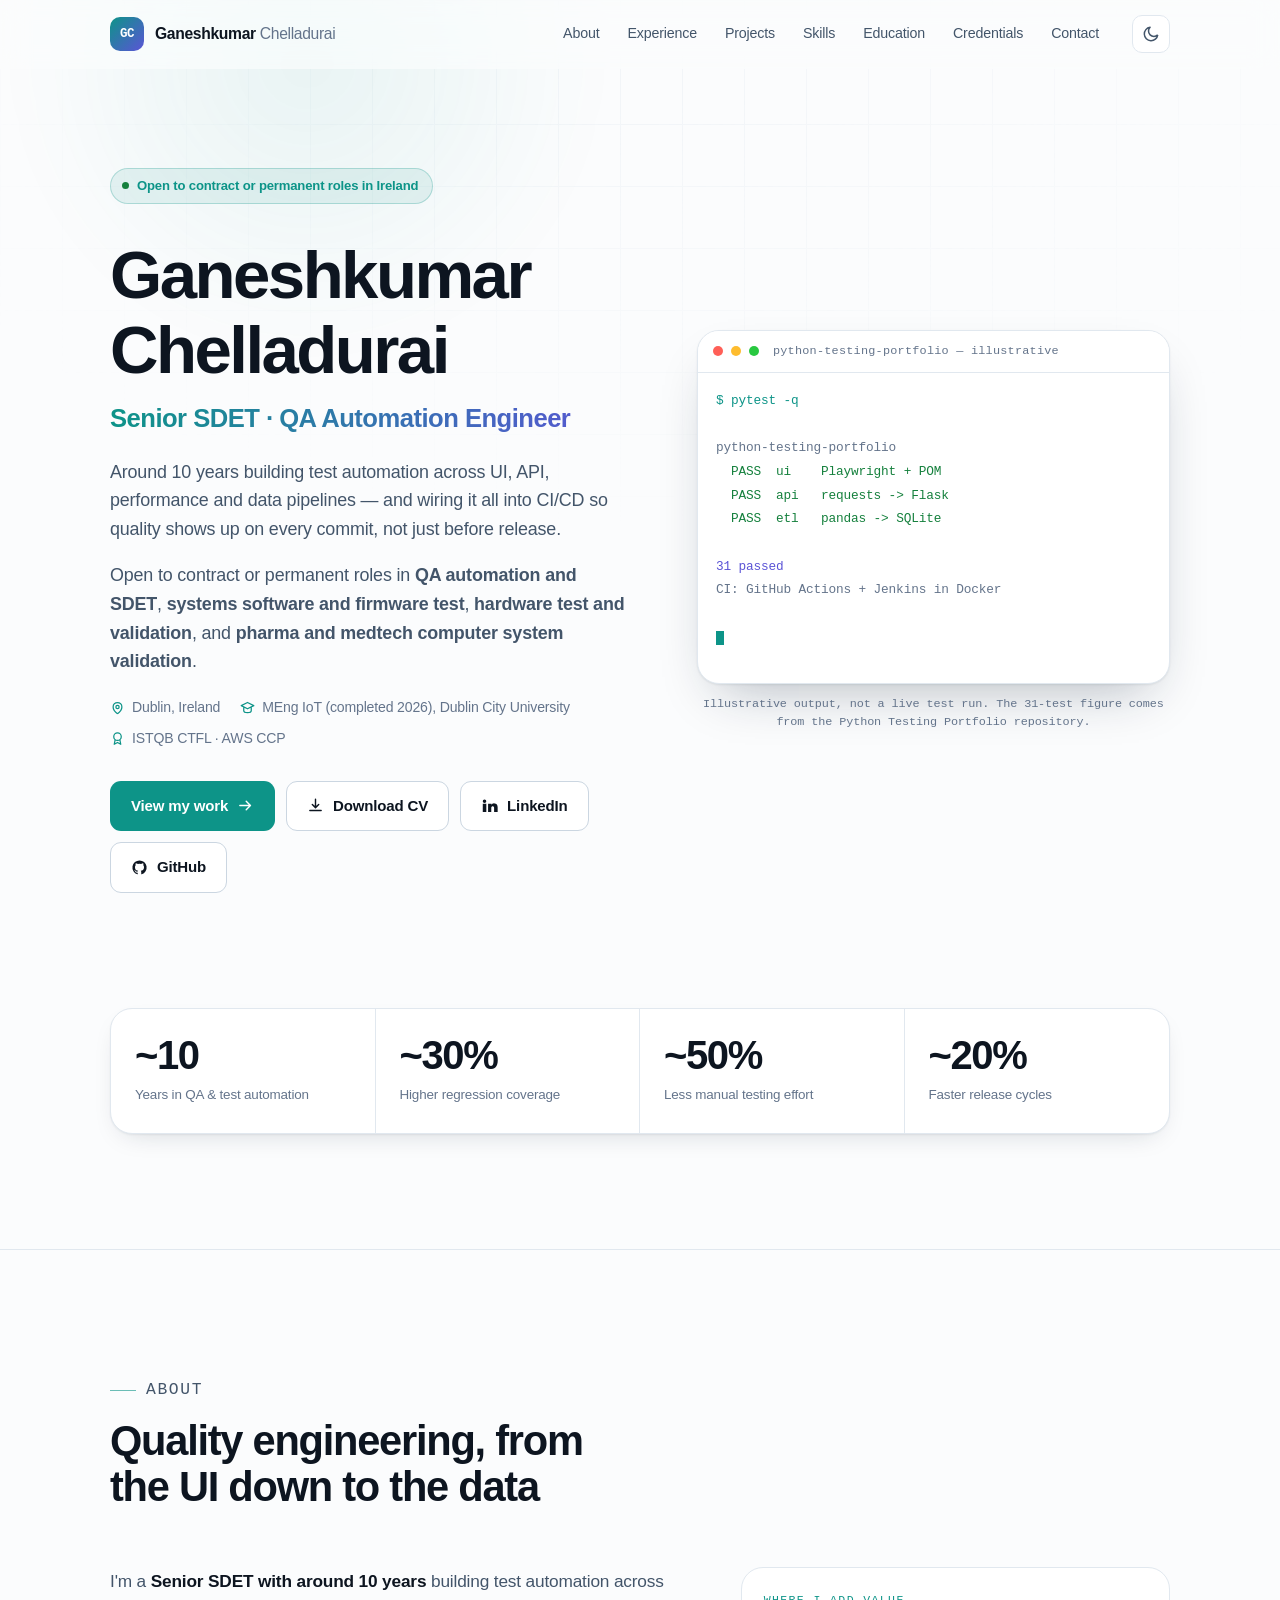
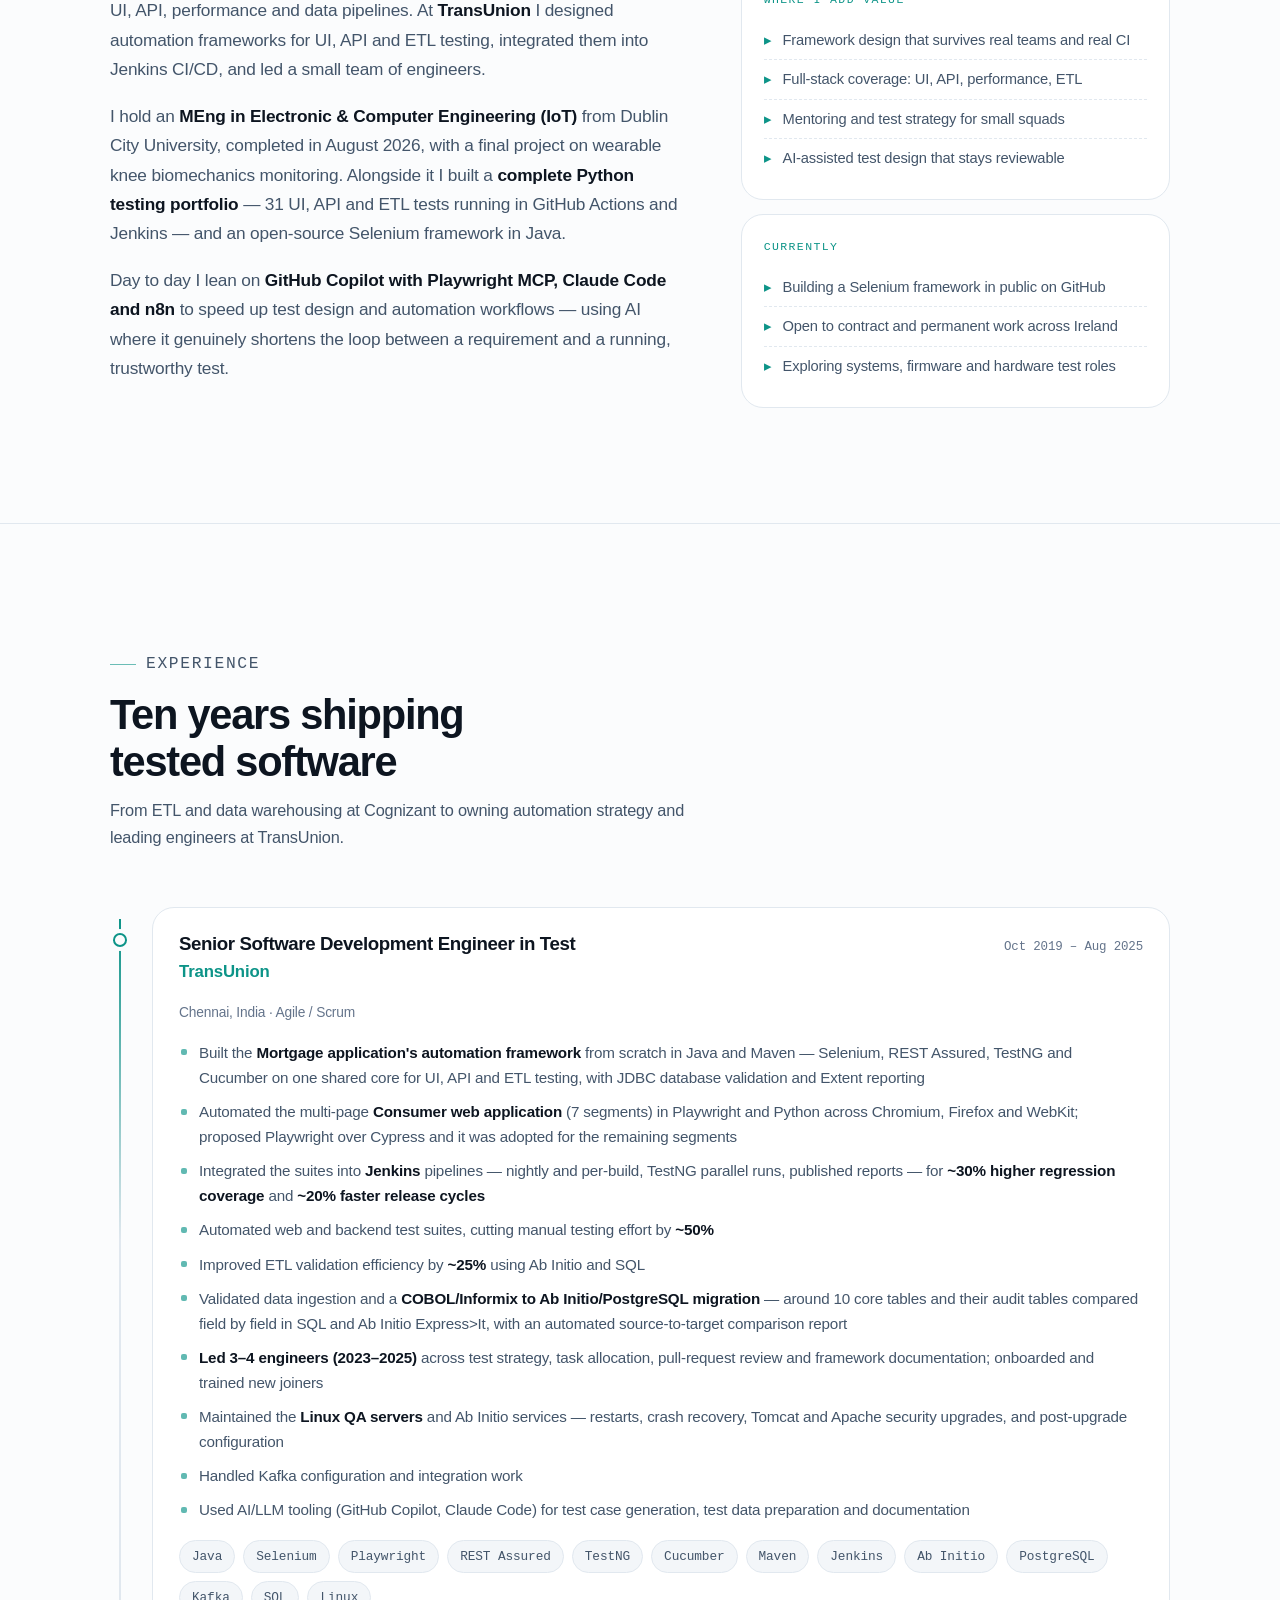
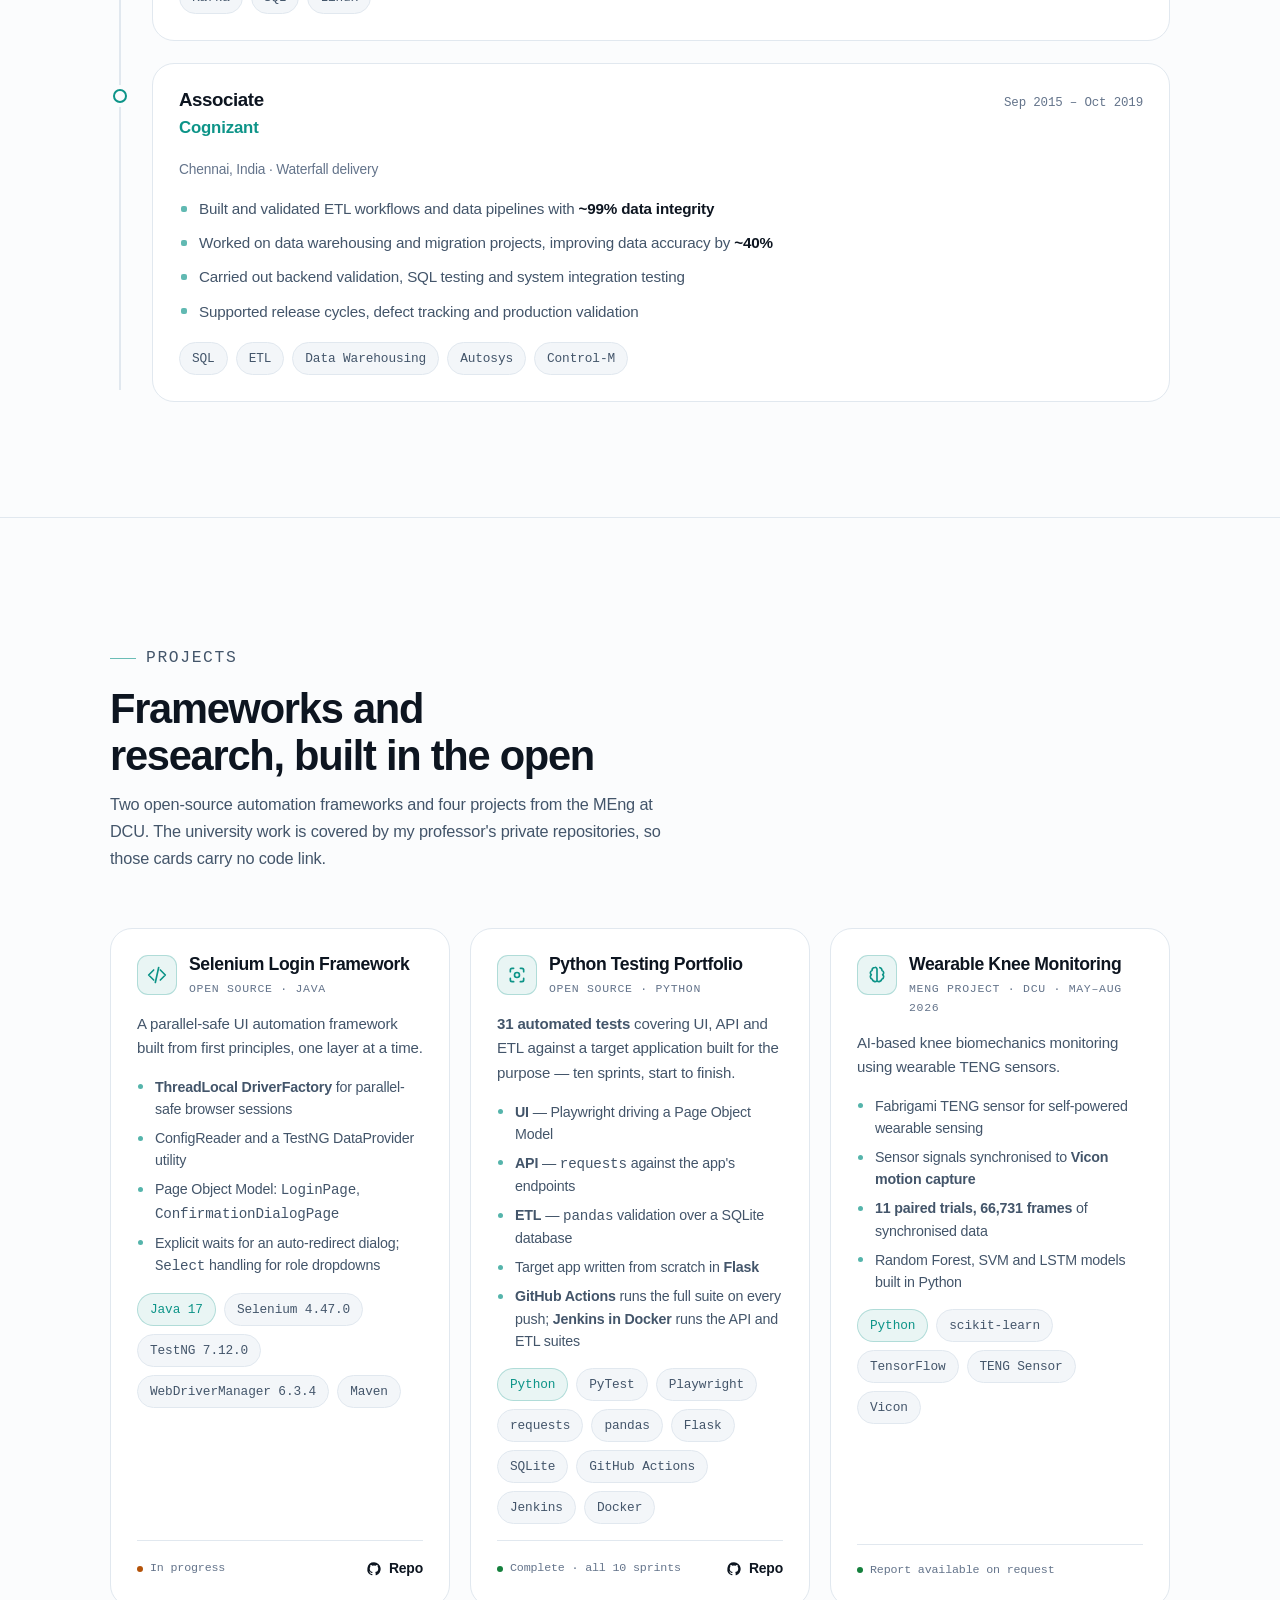
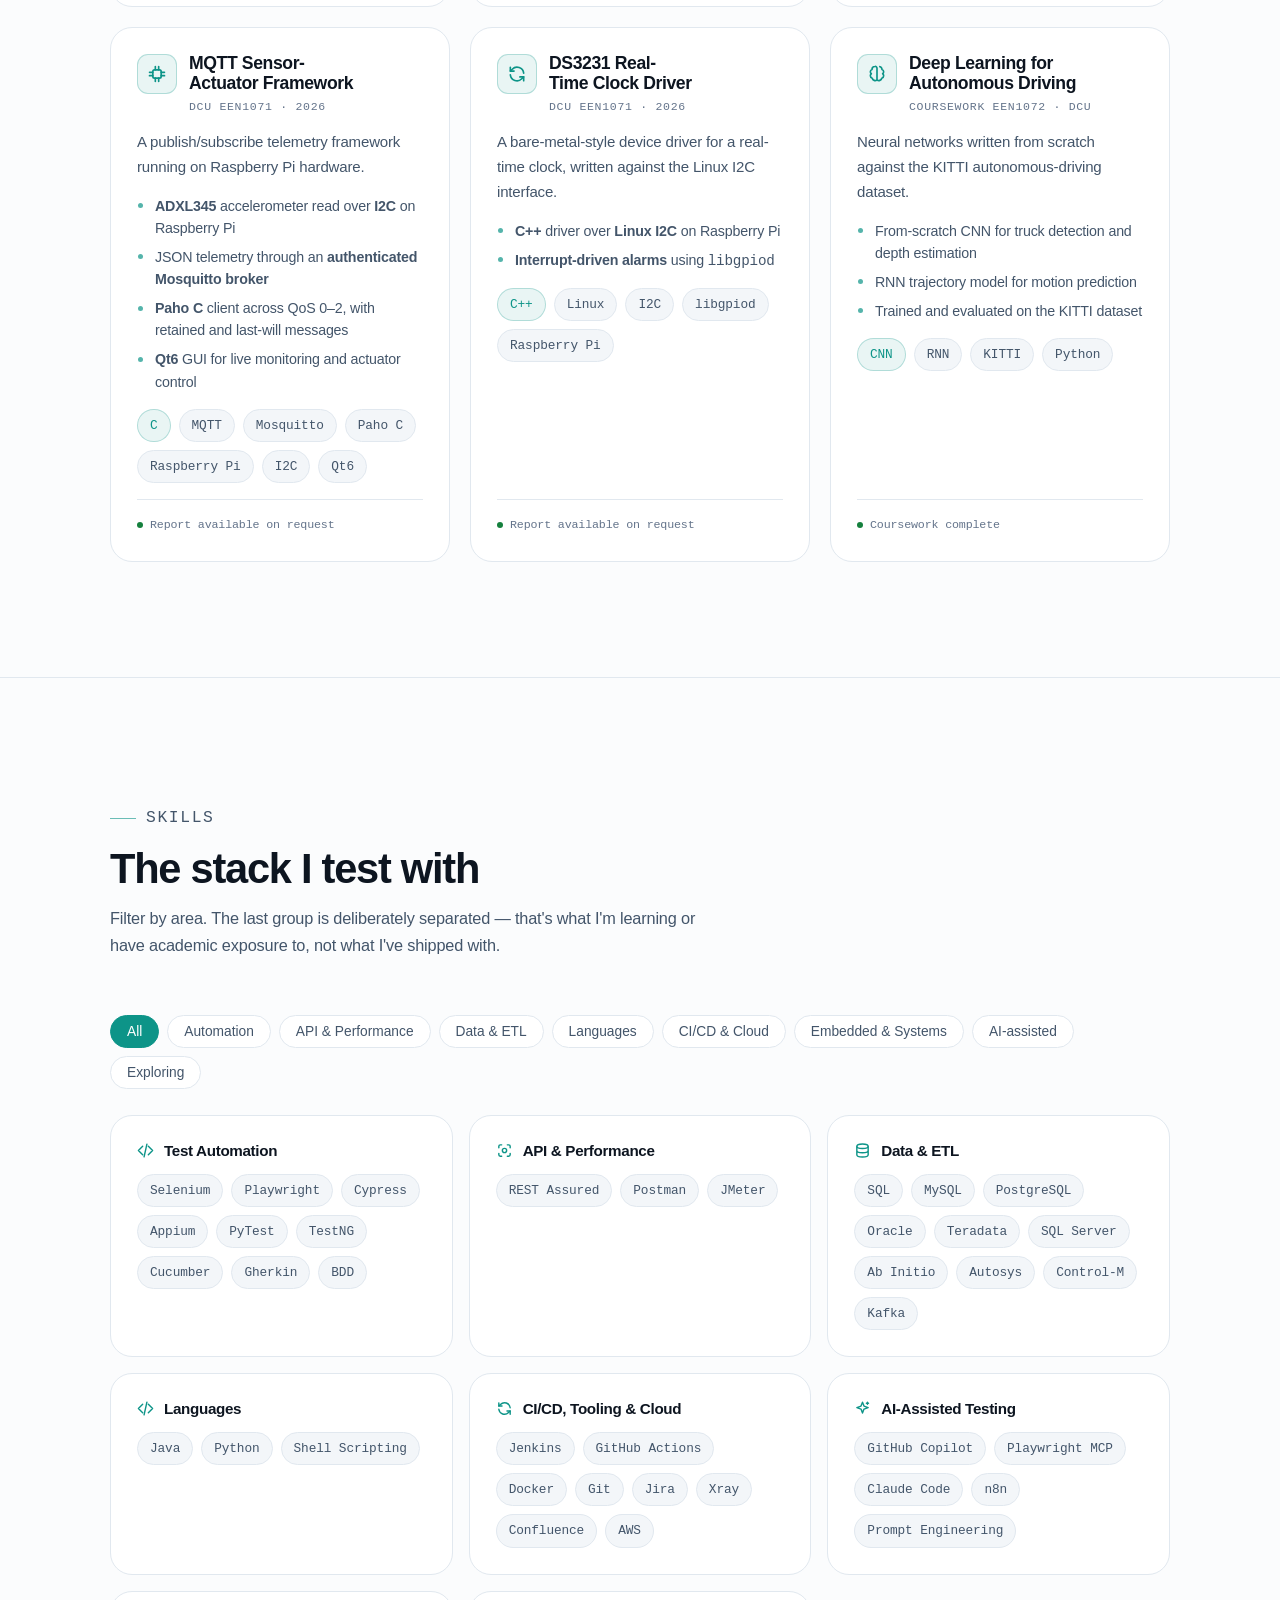
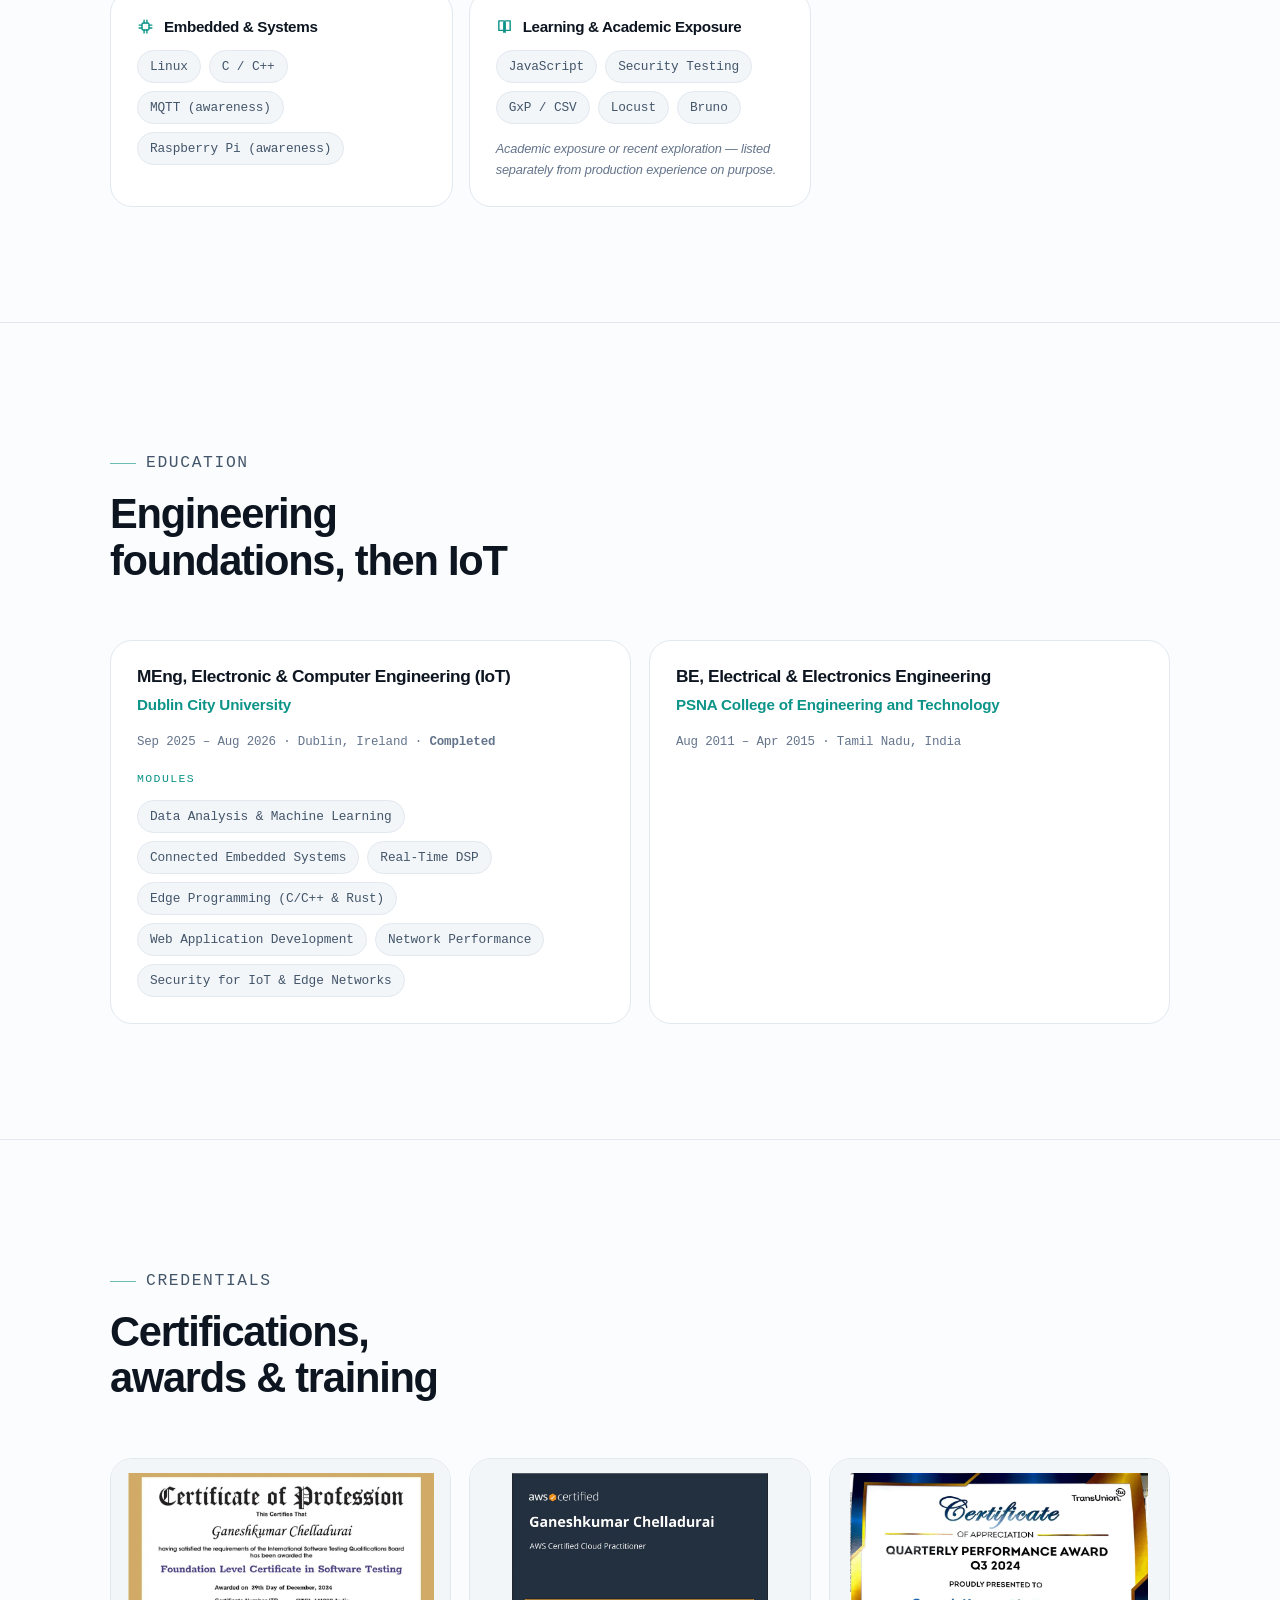
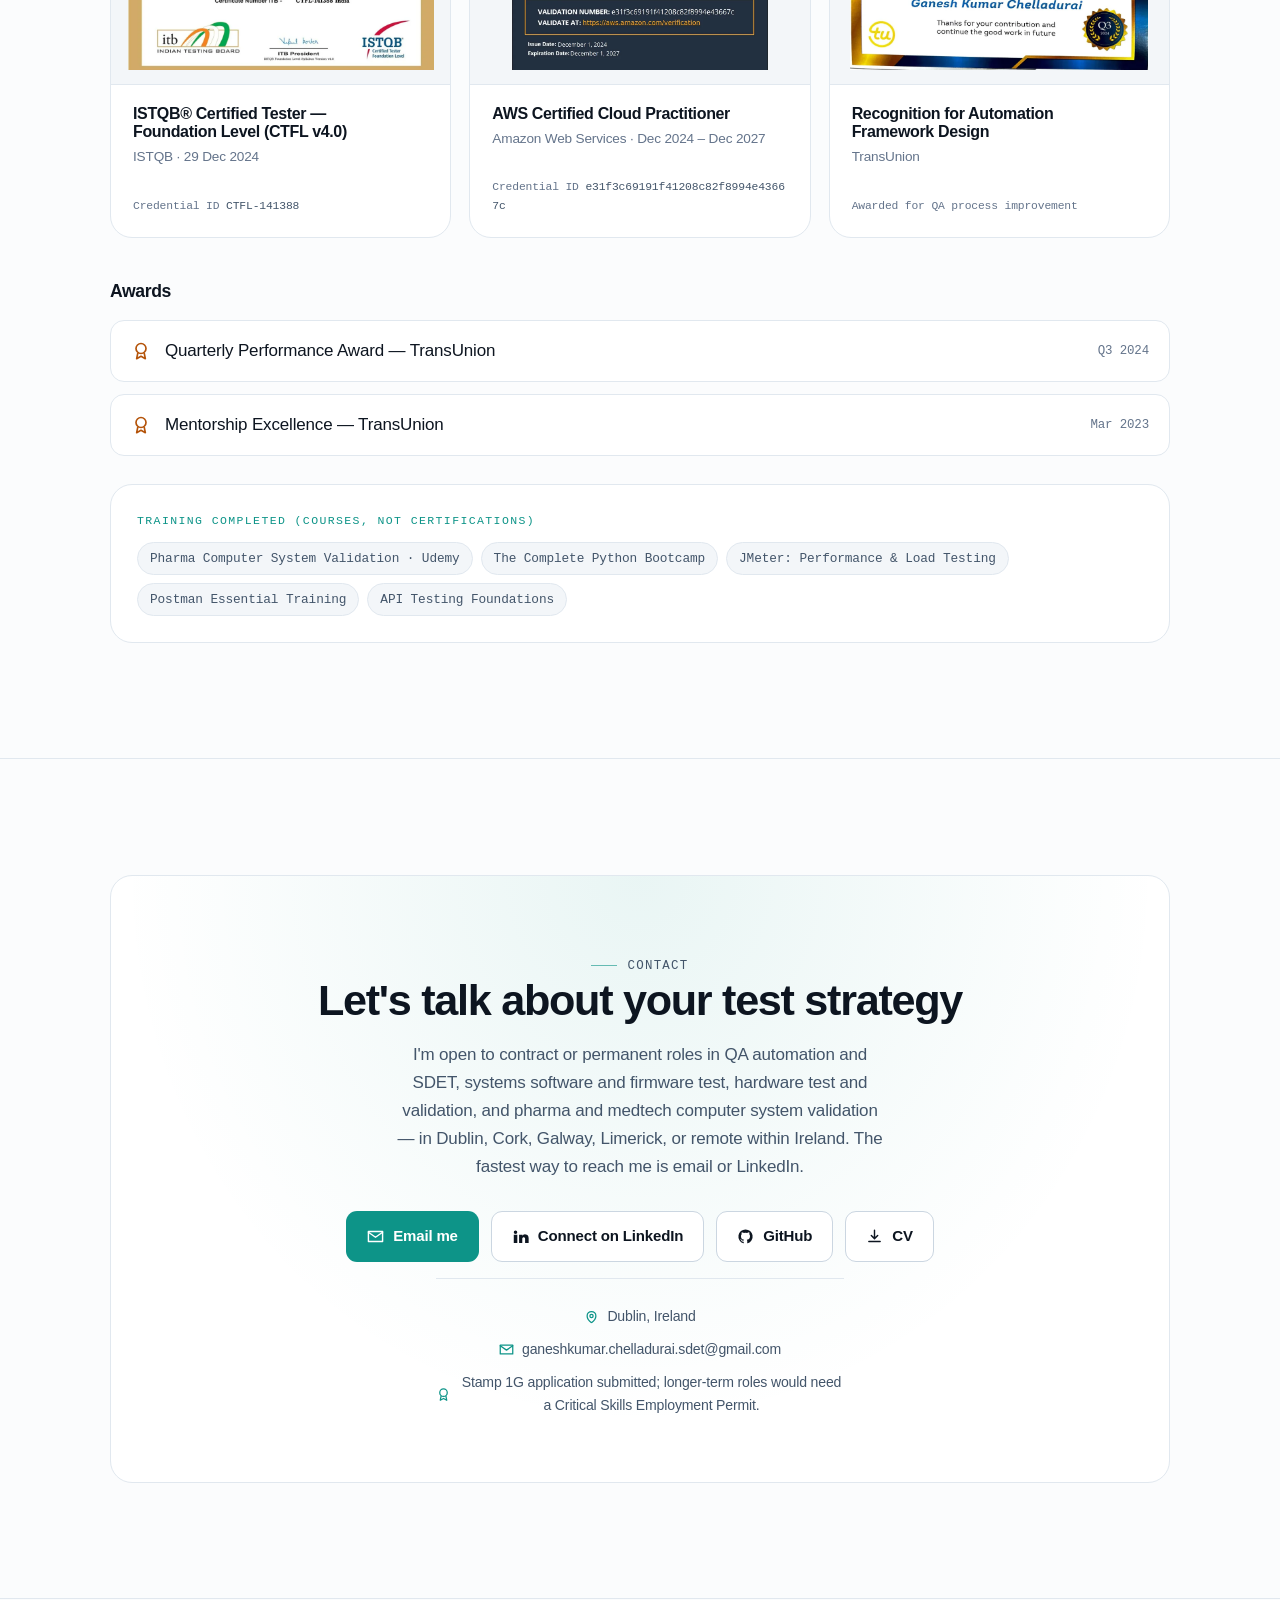
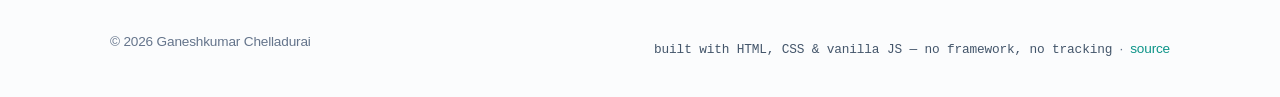
==== commit f1f2e367: "Expand the TransUnion entry to match the new CV Replaces two generic bullets with the specific work " ====
--- a/index.html
+++ b/index.html
@@ -301,18 +301,22 @@
           <p class="tl-org">TransUnion</p>
           <p class="tl-where">Chennai, India &middot; Agile / Scrum</p>
           <ul class="tl-list">
-            <li>Designed automation frameworks for UI, API and ETL testing — <strong>~30% higher regression coverage</strong></li>
-            <li>Integrated test suites into Jenkins CI/CD — <strong>~20% faster release cycles</strong></li>
+            <li>Built the <strong>Mortgage application's automation framework</strong> from scratch in Java and Maven — Selenium, REST Assured, TestNG and Cucumber on one shared core for UI, API and ETL testing, with JDBC database validation and Extent reporting</li>
+            <li>Automated the multi-page <strong>Consumer web application</strong> (7 segments) in Playwright and Python across Chromium, Firefox and WebKit; proposed Playwright over Cypress and it was adopted for the remaining segments</li>
+            <li>Integrated the suites into <strong>Jenkins</strong> pipelines — nightly and per-build, TestNG parallel runs, published reports — for <strong>~30% higher regression coverage</strong> and <strong>~20% faster release cycles</strong></li>
             <li>Automated web and backend test suites, cutting manual testing effort by <strong>~50%</strong></li>
             <li>Improved ETL validation efficiency by <strong>~25%</strong> using Ab Initio and SQL</li>
-            <li>Ran API and database validation with REST Assured, Postman and SQL</li>
-            <li><strong>Led 3&ndash;4 engineers (2023&ndash;2025)</strong> across test strategy, task assignment and debugging support; recruited and trained a new team member</li>
+            <li>Validated data ingestion and a <strong>COBOL/Informix to Ab Initio/PostgreSQL migration</strong> — around 10 core tables and their audit tables compared field by field in SQL and Ab Initio Express&gt;It, with an automated source-to-target comparison report</li>
+            <li><strong>Led 3&ndash;4 engineers (2023&ndash;2025)</strong> across test strategy, task allocation, pull-request review and framework documentation; onboarded and trained new joiners</li>
+            <li>Maintained the <strong>Linux QA servers</strong> and Ab Initio services — restarts, crash recovery, Tomcat and Apache security upgrades, and post-upgrade configuration</li>
             <li>Handled Kafka configuration and integration work</li>
-            <li>Used AI/LLM tooling for test case generation, test data preparation and documentation</li>
+            <li>Used AI/LLM tooling (GitHub Copilot, Claude Code) for test case generation, test data preparation and documentation</li>
           </ul>
           <div class="chip-row" style="margin-top:18px">
-            <span class="chip">Selenium</span><span class="chip">REST Assured</span><span class="chip">TestNG</span>
-            <span class="chip">Jenkins</span><span class="chip">Ab Initio</span><span class="chip">Kafka</span><span class="chip">SQL</span>
+            <span class="chip">Java</span><span class="chip">Selenium</span><span class="chip">Playwright</span>
+            <span class="chip">REST Assured</span><span class="chip">TestNG</span><span class="chip">Cucumber</span>
+            <span class="chip">Maven</span><span class="chip">Jenkins</span><span class="chip">Ab Initio</span>
+            <span class="chip">PostgreSQL</span><span class="chip">Kafka</span><span class="chip">SQL</span><span class="chip">Linux</span>
           </div>
         </div>
       </article>
